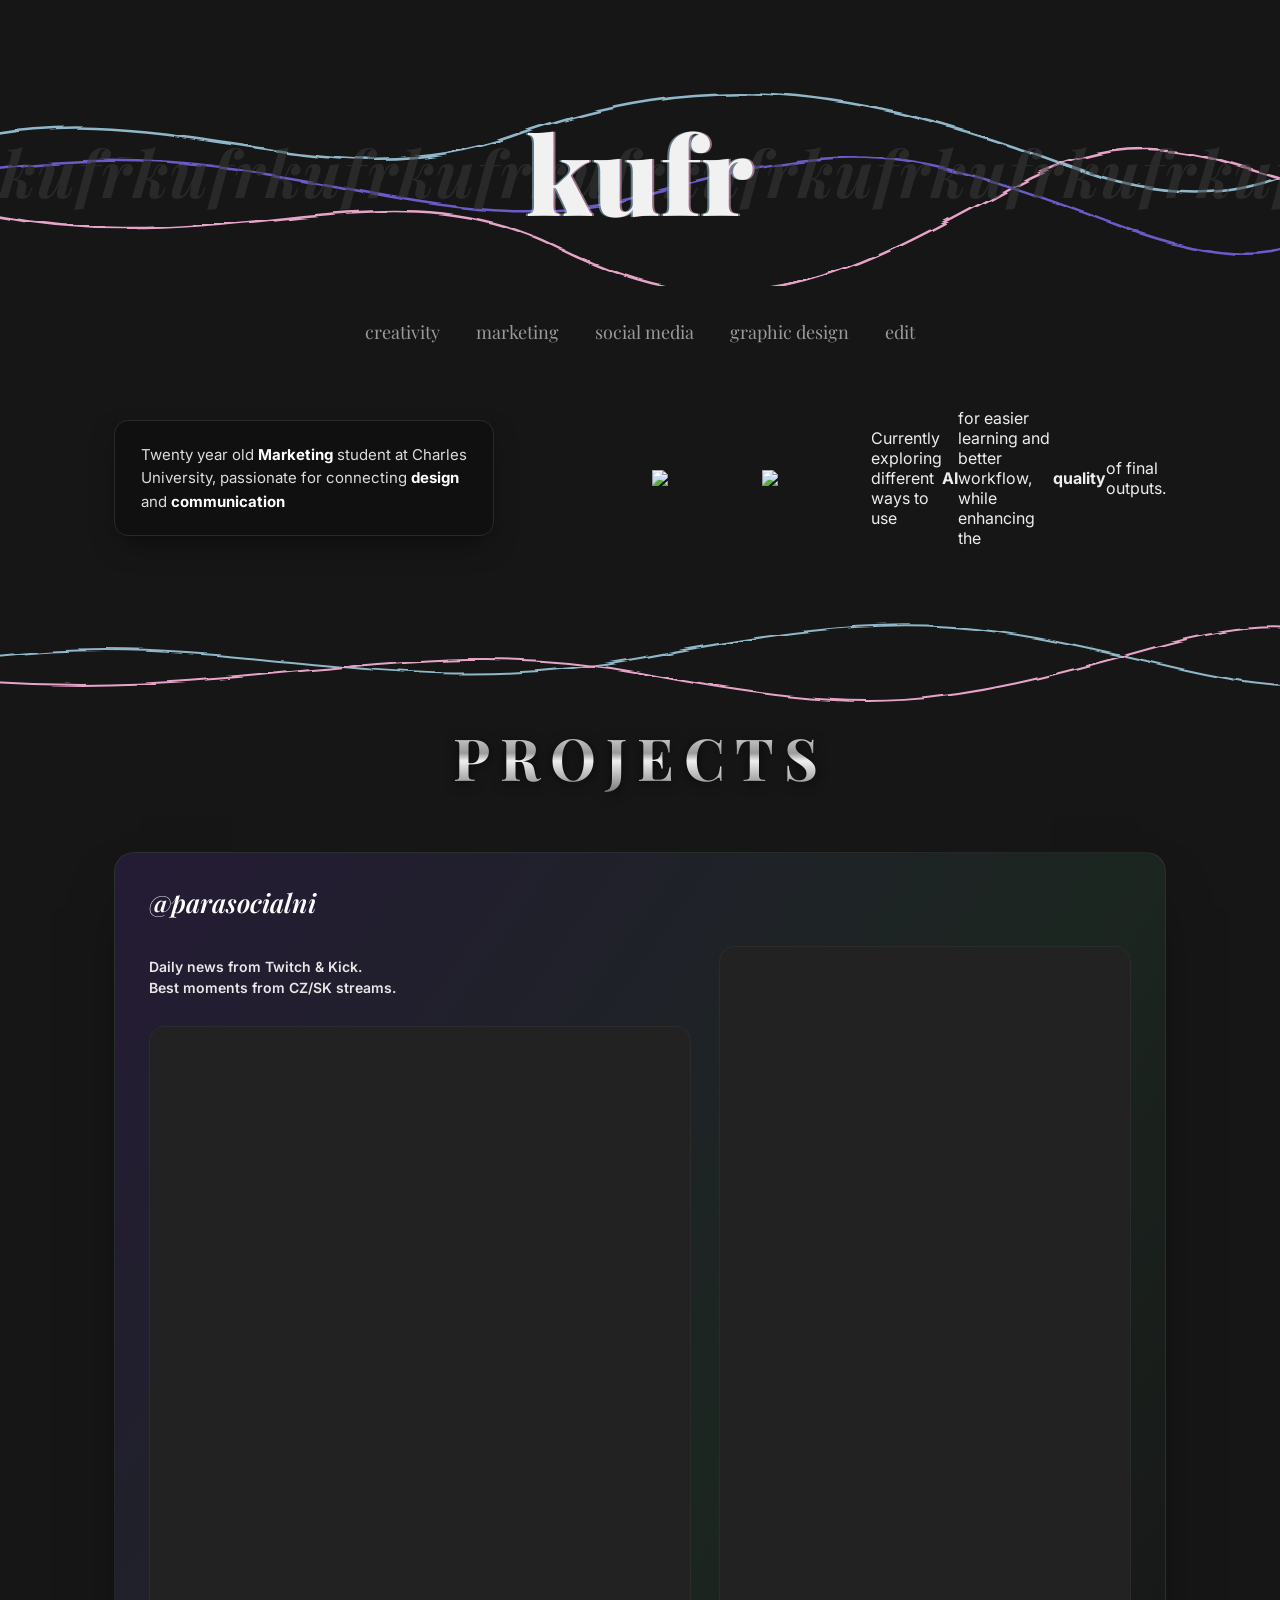
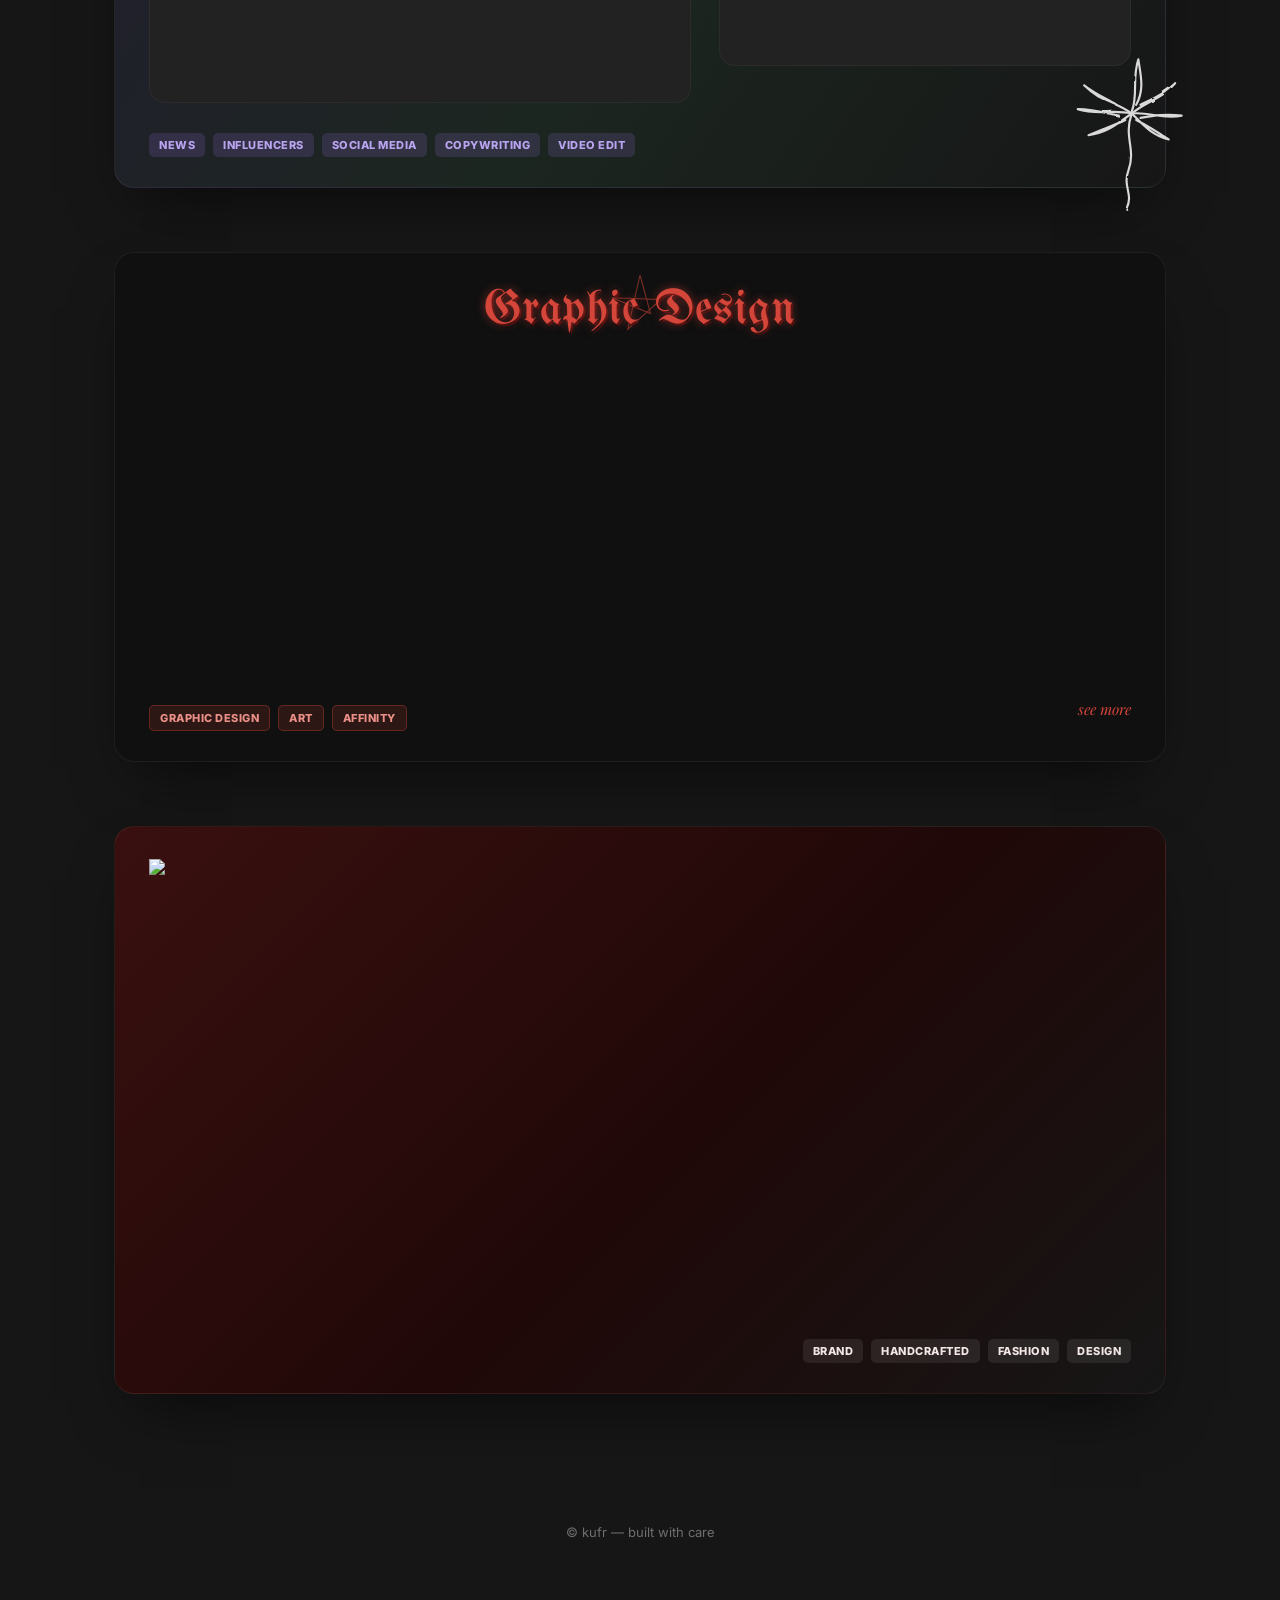
==== index.html @ bc8419b5 "adjust parasocialni media containers to native aspect ratios (post 4:5 = 1080x1350, reel 9:16 = 1080" ====
<!DOCTYPE html>
<html lang="en">
<head>
<meta charset="UTF-8">
<meta name="viewport" content="width=device-width, initial-scale=1.0">
<title>kufr</title>
<link rel="preconnect" href="https://fonts.googleapis.com">
<link href="https://fonts.googleapis.com/css2?family=Playfair+Display:ital,wght@0,500;0,700;0,900;1,500;1,600&family=UnifrakturMaguntia&family=Inter:wght@400;500;600;700;800&display=swap" rel="stylesheet">
<style>
  :root{
    --bg:#161616;
    --bg-card:#1b1b1b;
    --text:#ededed;
    --text-muted:#9a9a9a;
    --text-faint:#6e6e6e;
    --blue:#8fb7c9;
    --pink:#e7a4c9;
    --purple:#6a5bc8;
    --purple-soft:#b9a4ef;
    --red:#9c2424;
    --red-bright:#d4453a;
    --maxw:1100px;
  }

  *{margin:0;padding:0;box-sizing:border-box;}

  html{scroll-behavior:smooth;}

  body{
    background:var(--bg);
    color:var(--text);
    font-family:'Inter',sans-serif;
    overflow-x:hidden;
    -webkit-font-smoothing:antialiased;
  }

  a{color:inherit;text-decoration:none;}

  .wrap{max-width:var(--maxw);margin:0 auto;padding:0 24px;}

  /* ===== Reduced motion ===== */
  @media (prefers-reduced-motion: reduce){
    *{animation-duration:0.001ms !important; animation-iteration-count:1 !important; transition-duration:0.001ms !important;}
  }

  /* ===== HERO / GLITCH HEADER ===== */
  .hero{
    position:relative;
    padding-top:56px;
    overflow:hidden;
  }

  .squiggle-band{
    position:relative;
    height:230px;
    display:flex;
    align-items:center;
    justify-content:center;
  }

  .squiggle-band svg{
    position:absolute;
    top:0;left:0;width:100%;height:100%;
  }

  .glitch-row{
    position:absolute;
    top:50%;
    left:0;
    width:200%;
    transform:translateY(-50%);
    display:flex;
    white-space:nowrap;
    font-family:'Playfair Display',serif;
    font-weight:700;
    font-style:italic;
    font-size:64px;
    color:#3a3a3a;
    opacity:.55;
    letter-spacing:2px;
    animation:driftLeft 38s linear infinite;
  }
  .glitch-row span{padding-right:48px;}

  @keyframes driftLeft{
    from{transform:translate(0,-50%);} 
    to{transform:translate(-50%,-50%);} 
  }

  .glitch-title{
    position:relative;
    text-align:center;
    font-family:'Playfair Display',serif;
    font-weight:900;
    font-size:clamp(54px,9vw,108px);
    letter-spacing:1px;
    color:#f1f1f1;
    z-index:2;
  }
  .glitch-title::before,
  .glitch-title::after{
    content:'kufr';
    position:absolute;
    left:0;right:0;top:0;
    z-index:-1;
  }
  .glitch-title::before{
    color:var(--pink);
    transform:translate(2px,0);
    opacity:.6;
    animation:glitchA 4.2s infinite steps(1);
  }
  .glitch-title::after{
    color:var(--blue);
    transform:translate(-2px,0);
    opacity:.6;
    animation:glitchB 4.2s infinite steps(1);
  }
  @keyframes glitchA{
    0%,82%,100%{transform:translate(2px,0);clip-path:inset(0 0 0 0);} 
    84%{transform:translate(-3px,1px);clip-path:inset(20% 0 40% 0);} 
    87%{transform:translate(3px,-1px);clip-path:inset(60% 0 5% 0);} 
    90%{transform:translate(-1px,0);clip-path:inset(0 0 0 0);} 
  }
  @keyframes glitchB{
    0%,80%,100%{transform:translate(-2px,0);clip-path:inset(0 0 0 0);} 
    83%{transform:translate(3px,-1px);clip-path:inset(10% 0 70% 0);} 
    88%{transform:translate(-3px,1px);clip-path:inset(50% 0 15% 0);} 
    91%{transform:translate(1px,0);clip-path:inset(0 0 0 0);} 
  }

  /* ===== NAV ===== */
  nav{
    display:flex;
    justify-content:center;
    flex-wrap:wrap;
    gap:36px;
    padding:34px 24px 0;
    font-family:'Playfair Display',serif;
    font-size:18px;
    color:var(--text-muted);
  }
  nav a{transition:color .2s;}
  nav a:hover, nav a:focus-visible{color:var(--text);} 

  /* ===== INTRO ===== */
  .intro{
    position:relative;
    max-width:var(--maxw);
    margin:64px auto 40px;
    padding:0 24px;
    display:grid;
    grid-template-columns:1fr 1fr;
    align-items:center;
    gap:24px;
  }
  .intro-card{
    background:#101010;
    border:1px solid #2a2a2a;
    border-radius:14px;
    padding:22px 26px;
    font-size:15px;
    line-height:1.55;
    color:#dcdcdc;
    max-width:380px;
    box-shadow:0 12px 30px -10px rgba(0,0,0,.6);
  }
  .intro-card b{color:#fff;}
  .intro-card.bottom{justify-self:end;}
  .star-wrap{display:flex;align-items:center;justify-content:center;}
  .star-wrap svg{width:100%;max-width:280px;height:auto;}
  .star-wrap img{width:100%;max-width:280px;height:auto;}

  @media (max-width:760px){
    .intro{grid-template-columns:1fr;}
    .intro-card, .intro-card.bottom{justify-self:stretch;max-width:none;}
  }

  /* ===== DIVIDER ===== */
  .divider{height:90px;position:relative;margin:30px 0 10px;}
  .divider svg{width:100%;height:100%;}

  /* ===== PROJECTS HEADING ===== */
  .projects-title{
    text-align:center;
    font-family:'Playfair Display',serif;
    font-weight:700;
    text-transform:uppercase;
    letter-spacing:10px;
    font-size:clamp(36px,6vw,58px);
    margin:10px 0 56px;
    background:linear-gradient(180deg,#fdfdfd 0%, #9a9a9a 45%, #efefef 55%, #6b6b6b 100%);
    -webkit-background-clip:text;
    background-clip:text;
    color:transparent;
    filter:drop-shadow(0 2px 6px rgba(0,0,0,.6));
  }

  /* ===== PROJECT CARDS ===== */
  .cards{
    max-width:var(--maxw);
    margin:0 auto;
    padding:0 24px 100px;
    display:flex;
    flex-direction:column;
    gap:64px;
  }

  .card{
    position:relative;
    border-radius:20px;
    padding:32px 34px 30px;
    border:1px solid rgba(255,255,255,.06);
    box-shadow:0 30px 60px -25px rgba(0,0,0,.65);
  }

  .tag-row{display:flex;flex-wrap:wrap;gap:8px;margin-top:18px;}
  .tag{
    font-size:11px;
    font-weight:800;
    letter-spacing:.5px;
    text-transform:uppercase;
    padding:5px 10px;
    border-radius:5px;
  }

  /* --- Card 1: parasocialni --- */
  .card-social{
    background:linear-gradient(125deg,#241b35 0%, #1c2620 60%, #161616 100%);
    overflow:visible;
  }
  .card-social .handle{
    font-family:'Playfair Display',serif;
    font-style:italic;
    font-weight:600;
    font-size:26px;
    color:#fff;
  }
  .card-social p{
    margin-top:10px;
    font-size:14px;
    font-weight:600;
    color:#e7e7e7;
    line-height:1.5;
    max-width:420px;
  }

  /* NEW layout that matches the scheme: left column = description + post + tags; right column = tall reel */
  .card-social .social-main{
    display:grid;
    grid-template-columns:1fr minmax(300px,44%);
    gap:28px;
    align-items:start;
    margin-top:26px;
  }
  .card-social .social-left{
    display:flex;
    flex-direction:column;
    justify-content:space-between;
    min-height:auto;
  }
  .card-social .social-left .top{margin-bottom:18px;}
  .card-social .post-area{display:flex;align-items:center;justify-content:flex-start;padding-top:10px;padding-bottom:10px}
  .card-social .social-right{display:flex;align-items:flex-start;justify-content:center}

  .card-social .social-embeds{display:flex;flex-direction:column;gap:18px;align-items:stretch;width:100%;}
  .card-social .embed{background:transparent;border-radius:16px;overflow:hidden;border:1px solid rgba(255,255,255,.04);background:#222;}

  /* Use aspect-ratio so media use their native proportions (post 4:5, reel 9:16) and scale down with max sizes */
  .card-social .embed.post{
    width:100%;
    aspect-ratio:4/5; /* 1080x1350 */
    max-width:720px; /* scale down if container is narrow */
    border-radius:16px;
  }
  .card-social .embed.reel{
    width:100%;
    aspect-ratio:9/16; /* 1080x1920 */
    max-height:900px; /* ensure it doesn't overflow viewport too much */
    border-radius:16px;
  }
  .card-social .embed video, .card-social .embed img{width:100%;height:100%;object-fit:cover;display:block;}

  /* keep tags aligned bottom-left */
  .card-social .tag-row{margin-top:20px;}

  .card-social .tag{background:rgba(168,123,255,.15);color:var(--purple-soft);} 
  .palm{
    position:absolute;
    right:-34px;
    bottom:-26px;
    width:130px;
    opacity:.9;
    pointer-events:none;
  }
  @media (max-width:1400px){
    .card-social .social-main{grid-template-columns:1fr minmax(260px,42%);} 
    .card-social .embed.reel{max-height:720px;}
    .card-social .embed.post{max-width:600px;}
  }
  @media (max-width:1100px){
    .card-social .social-main{grid-template-columns:1fr 360px;}
    .card-social .embed.reel{height:auto;max-height:580px;}
    .card-social .embed.post{max-width:520px;}
  }
  @media (max-width:900px){
    .card-social .social-main{grid-template-columns:1fr;}
    .card-social .social-right{order:2}
    .card-social .social-left{order:1}
    .card-social .embed.post{height:300px}
    .card-social .embed.reel{height:340px}
  }
  @media (max-width:560px){ .palm{display:none;} }

  /* --- Card 2: Graphic Design --- */
  .card-graphic{
    background:#101010;
  }
  .graphic-title-wrap{
    position:relative;
    text-align:center;
    margin-bottom:30px;
  }
  .graphic-title{
    font-family:'UnifrakturMaguntia',serif;
    font-size:clamp(32px,5vw,48px);
    color:var(--red-bright);
    text-shadow:0 0 10px rgba(212,69,58,.55), 2px 2px 0 #4a0d0d;
    letter-spacing:1px;
  }
  .graphic-title-wrap svg{
    position:absolute;
    top:50%;left:50%;
    width:70px;
    transform:translate(-50%,-55%);
    opacity:.55;
    z-index:0;
  }
  .graphic-title{position:relative;z-index:1;}
  .grid-6{
    display:grid;
    grid-template-columns:repeat(3,1fr);
    gap:18px;
  }
  .grid-6 .ph-box{height:140px;width:100%;}
  @media (max-width:600px){
    .grid-6{grid-template-columns:repeat(2,1fr);} 
  }
  .card-graphic-footer{
    display:flex;
    justify-content:space-between;
    align-items:center;
    margin-top:24px;
    flex-wrap:wrap;
    gap:14px;
  }
  .card-graphic .tag{background:rgba(212,69,58,.15);color:#e98f86;border:1px solid rgba(212,69,58,.35);} 
  .see-more{
    font-family:'Playfair Display',serif;
    font-style:italic;
    font-size:15px;
    color:var(--red-bright);
  }

  /* --- Card 3: ROT --- */
  .card-rot{
    background:linear-gradient(135deg,#39100f 0%, #200808 55%, #161616 100%);
  }
  .rot-top{
    display:flex;
    justify-content:space-between;
    align-items:flex-start;
    gap:20px;
    margin-bottom:26px;
    flex-wrap:wrap;
  }
  .rot-logo{width:110px;height:auto;display:block;}
  .rot-top p{
    font-size:14px;
    font-weight:600;
    color:#f0e3e1;
    max-width:280px;
    text-align:right;
    line-height:1.5;
  }
  .rot-grid{
    display:grid;
    grid-template-columns:1.3fr 1fr;
    gap:18px;
  }
  .rot-col{display:flex;flex-direction:column;gap:18px;}
  .rot-row-2{display:grid;grid-template-columns:1fr 1.4fr;gap:18px;}
  .rot-grid .ph-box{background:#332323;}
  @media (max-width:640px){
    .rot-grid{grid-template-columns:1fr;}
  }
  .rot-footer{
    display:flex;
    justify-content:flex-end;
    margin-top:22px;
  }
  .card-rot .tag{background:rgba(255,255,255,.08);color:#f1e6e4;}

  footer{
    text-align:center;
    padding:30px 24px 60px;
    color:var(--text-faint);
    font-size:13px;
  }
</style>
</head>
<body>

<header class="hero">
  <div class="squiggle-band" aria-hidden="true">
    <svg viewBox="0 0 1200 230" preserveAspectRatio="none">
      <filter id="rough1"><feTurbulence type="fractalNoise" baseFrequency="0.012 0.06" numOctaves="2" seed="3" result="n"/><feDisplacementMap in="SourceGraphic" in2="n" scale="9"/></filter>
      <path d="M -50 90 C 150 30, 300 150, 480 80 S 800 30, 1000 110 S 1250 60, 1300 90" fill="none" stroke="var(--blue)" stroke-width="2.5" filter="url(#rough1)"/>
      <path d="M -50 150 C 200 220, 350 100, 520 190 S 780 230, 950 130 S 1200 170, 1300 120" fill="none" stroke="var(--pink)" stroke-width="2.5" filter="url(#rough1)"/>
      <path d="M -50 120 C 250 60, 400 200, 600 140 S 850 90, 1050 170 S 1250 130, 1300 150" fill="none" stroke="var(--purple)" stroke-width="2.5" filter="url(#rough1)"/>
    </svg>
    <div class="glitch-row" aria-hidden="true">
      <span>kufrkufrkufrkufrkufrkufrkufrkufrkufrkufrkufrkufrkufrkufrkufr</span>
    </div>
    <h1 class="glitch-title">kufr</h1>
  </div>

  <nav>
    <a href="#">creativity</a>
    <a href="#">marketing</a>
    <a href="#">social media</a>
    <a href="#">graphic design</a>
    <a href="#">edit</a>
  </nav>

  <div class="intro">
    <div class="intro-card top">
      Twenty year old <b>Marketing</b> student at Charles University, passionate for connecting <b>design</b> and <b>communication</b>
    </div>
    <div class="star-wrap" aria-hidden="true">
      <img src="[data-uri][...]
    </div>
    <div class="star-wrap" aria-hidden="true">
      <img src="[data-uri][...]
    </div>
    <div class="intro-card bottom">
      Currently exploring different ways to use <b>AI</b> for easier learning and better workflow, while enhancing the <b>quality</b> of final outputs.
    </div>
  </div>
</header>

<div class="divider" aria-hidden="true">
  <svg viewBox="0 0 1200 90" preserveAspectRatio="none">
    <filter id="rough3"><feTurbulence type="fractalNoise" baseFrequency="0.015 0.08" numOctaves="2" seed="11" result="n"/><feDisplacementMap in="SourceGraphic" in2="n" scale="6"/></filter>
    <path d="M -50 45 C 200 0, 350 90, 600 40 S 900 0, 1100 50 S 1250 30, 1300 45" fill="none" stroke="var(--blue)" stroke-width="2" filter="url(#rough3)"/>
    <path d="M -50 60 C 220 90, 380 10, 600 55 S 880 90, 1080 30 S 1260 60, 1300 50" fill="none" stroke="var(--pink)" stroke-width="2" filter="url(#rough3)"/>
  </svg>
</div>

<main>
  <h2 class="projects-title">Projects</h2>

  <div class="cards">

    <!-- CARD 1 -->
    <article class="card card-social">
      <div class="handle">@parasocialni</div>

      <!-- Social main: left = description + post + tags; right = tall reel -->
      <div class="social-main">
        <div class="social-left">
          <div class="top">
            <p>Daily news from Twitch &amp; Kick.<br>Best moments from CZ/SK streams.</p>
          </div>

          <div class="post-area">
            <div class="embed post" title="Instagram post">
              <a href="https://www.instagram.com/p/DYzmiAclzbI/?img_index=1" target="_blank" rel="noopener" aria-label="Open post on Instagram">
                <video src="/Post.mp4" muted loop playsinline preload="metadata" tabindex="-1" aria-hidden="true"></video>
              </a>
            </div>
          </div>

          <div class="bottom">
            <div class="tag-row">
              <span class="tag">News</span>
              <span class="tag">Influencers</span>
              <span class="tag">Social Media</span>
              <span class="tag">Copywriting</span>
              <span class="tag">Video Edit</span>
            </div>
          </div>
        </div>

        <div class="social-right">
          <div class="embed reel" title="Instagram reel">
            <a href="https://www.instagram.com/reel/DZ49Q2SqG70/" target="_blank" rel="noopener" aria-label="Open reel on Instagram">
              <video src="/Reel.mp4" muted autoplay loop playsinline preload="metadata" tabindex="-1" aria-hidden="true"></video>
            </a>
          </div>
        </div>
      </div>

      <svg class="palm" viewBox="0 0 120 170" aria-hidden="true">
        <filter id="rough4"><feTurbulence type="fractalNoise" baseFrequency="0.05" numOctaves="2" seed="5" result="n"/><feDisplacementMap in="SourceGraphic" in2="n" scale="2.5"/></filter>
        <g fill="none" stroke="#eee" stroke-width="2" stroke-linecap="round" stroke-linejoin="round" filter="url(#rough4)">
          <path d="M58 78 C50 100, 62 110, 55 130 C49 146, 60 152, 53 166"/>
          <path d="M58 78 C42 66, 30 68, 14 52 C24 60, 34 64, 44 70"/>
          <path d="M58 78 C40 74, 26 80, 8 74 C22 74, 36 78, 46 80"/>
          <path d="M58 78 C46 86, 36 96, 18 98 C32 92, 44 88, 52 84"/>
          <path d="M58 76 C64 60, 58 46, 64 28 C66 42, 70 56, 62 70"/>
          <path d="M58 78 C72 66, 84 66, 98 50 C88 60, 78 64, 66 70"/>
          <path d="M58 78 C74 76, 86 84, 104 80 C90 78, 78 80, 66 82"/>
          <path d="M58 78 C68 88, 76 98, 92 102 C80 94, 70 88, 62 84"/>
        </g>
      </svg>
    </article>

    <!-- CARD 2 -->
    <article class="card card-graphic">
      <div class="graphic-title-wrap">
        <svg viewBox="0 0 200 200" aria-hidden="true">
          <path d="M100 10 L130 120 L20 75 L160 80 L65 165 Z" fill="none" stroke="var(--red-bright)" stroke-width="3"/>
        </svg>
        <div class="graphic-title">Graphic Design</div>
      </div>

      <div class="grid-6">
        <div class="ph-box"></div><div class="ph-box"></div><div class="ph-box"></div>
        <div class="ph-box"></div><div class="ph-box"></div><div class="ph-box"></div>
      </div>

      <div class="card-graphic-footer">
        <div class="tag-row">
          <span class="tag">Graphic Design</span>
          <span class="tag">Art</span>
          <span class="tag">Affinity</span>
        </div>
        <a href="#" class="see-more">see more</a>
      </div>
    </article>

    <!-- CARD 3 -->
    <article class="card card-rot">
      <div class="rot-top">
        <img class="rot-logo" src="[data-uri][...]
        <p>Hats customized by hand, my own designs.</p>
      </div>

      <div class="rot-grid">
        <div class="rot-col">
          <div class="ph-box" style="height:150px;"></div>
          <div class="rot-row-2">
            <div class="ph-box" style="height:120px;"></div>
            <div class="ph-box" style="height:120px;"></div>
          </div>
          <div class="ph-box" style="height:130px;"></div>
        </div>
        <div class="ph-box" style="height:100%;min-height:300px;"></div>
      </div>

      <div class="rot-footer">
        <div class="tag-row">
          <span class="tag">Brand</span>
          <span class="tag">Handcrafted</span>
          <span class="tag">Fashion</span>
          <span class="tag">Design</span>
        </div>
      </div>
    </article>

  </div>
</main>

<footer>© kufr — built with care</footer>

<script async defer src="https://www.instagram.com/embed.js"></script>
</body>
</html>
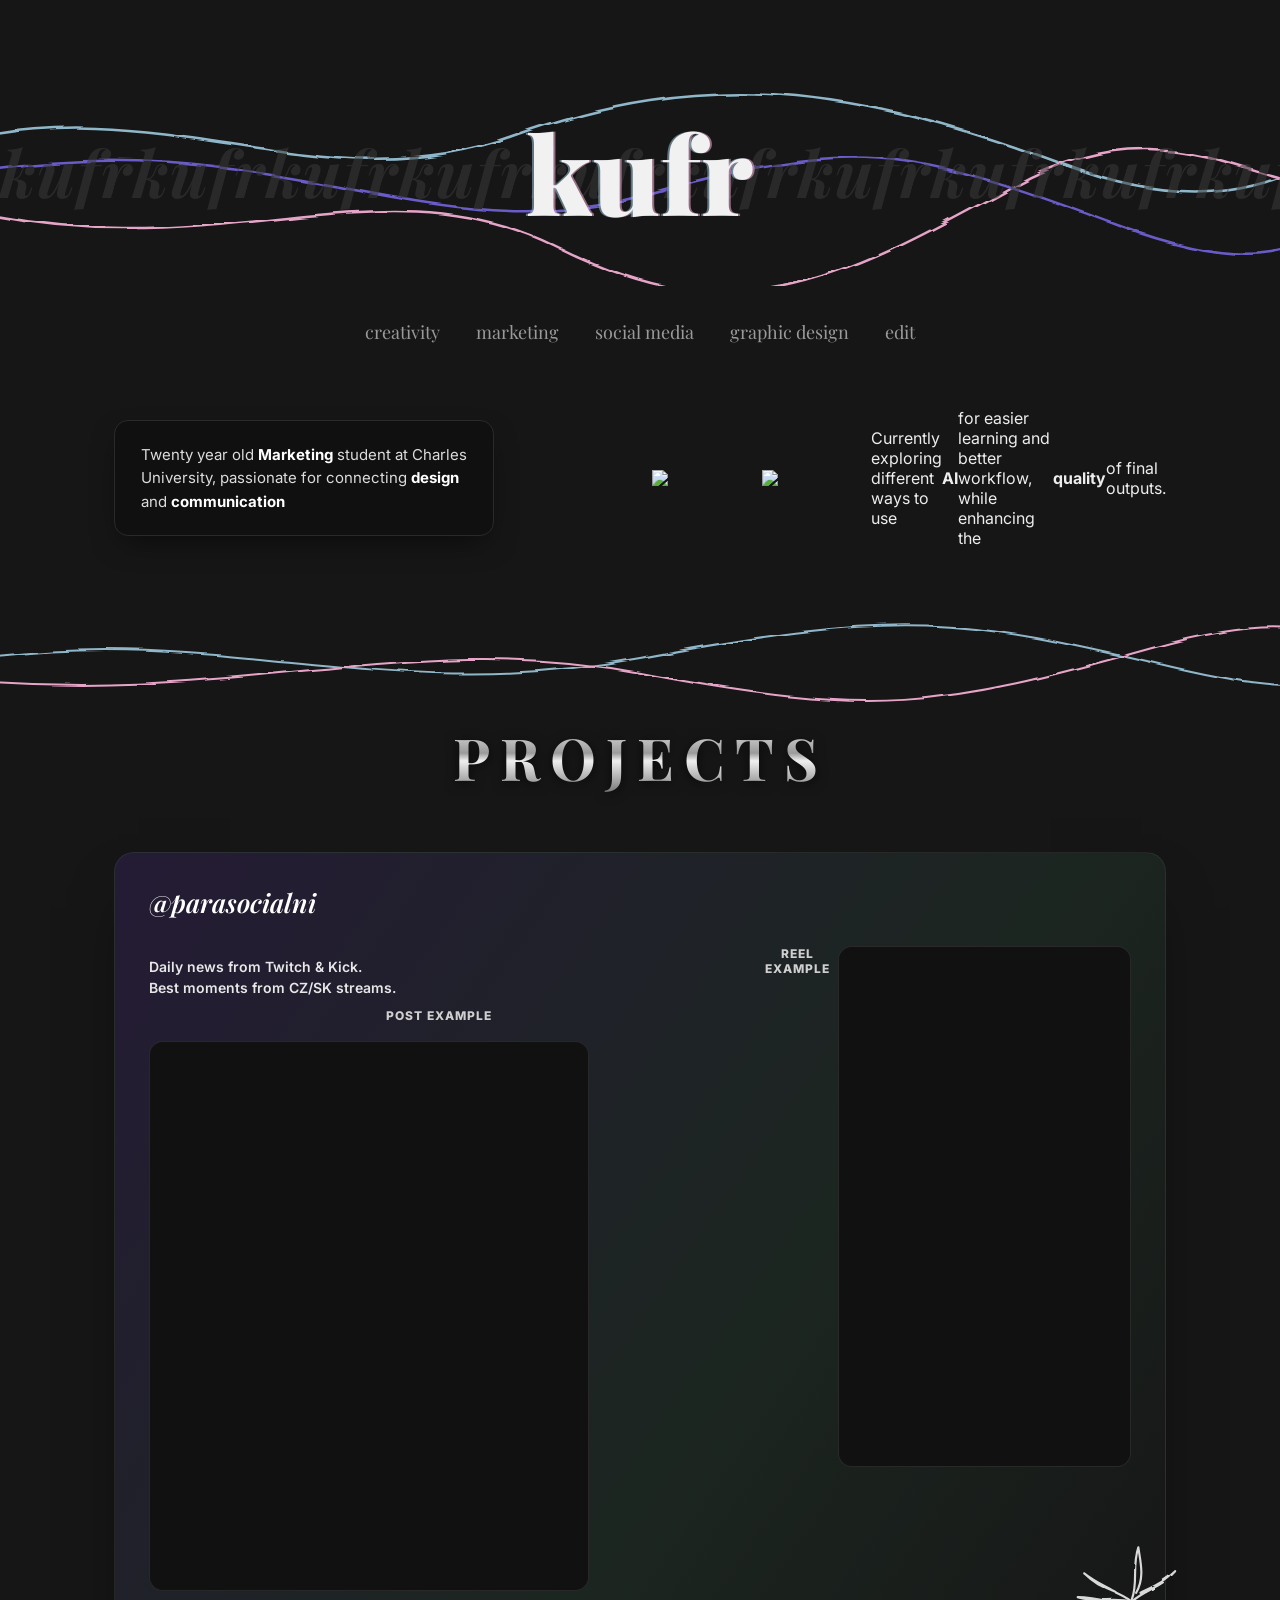
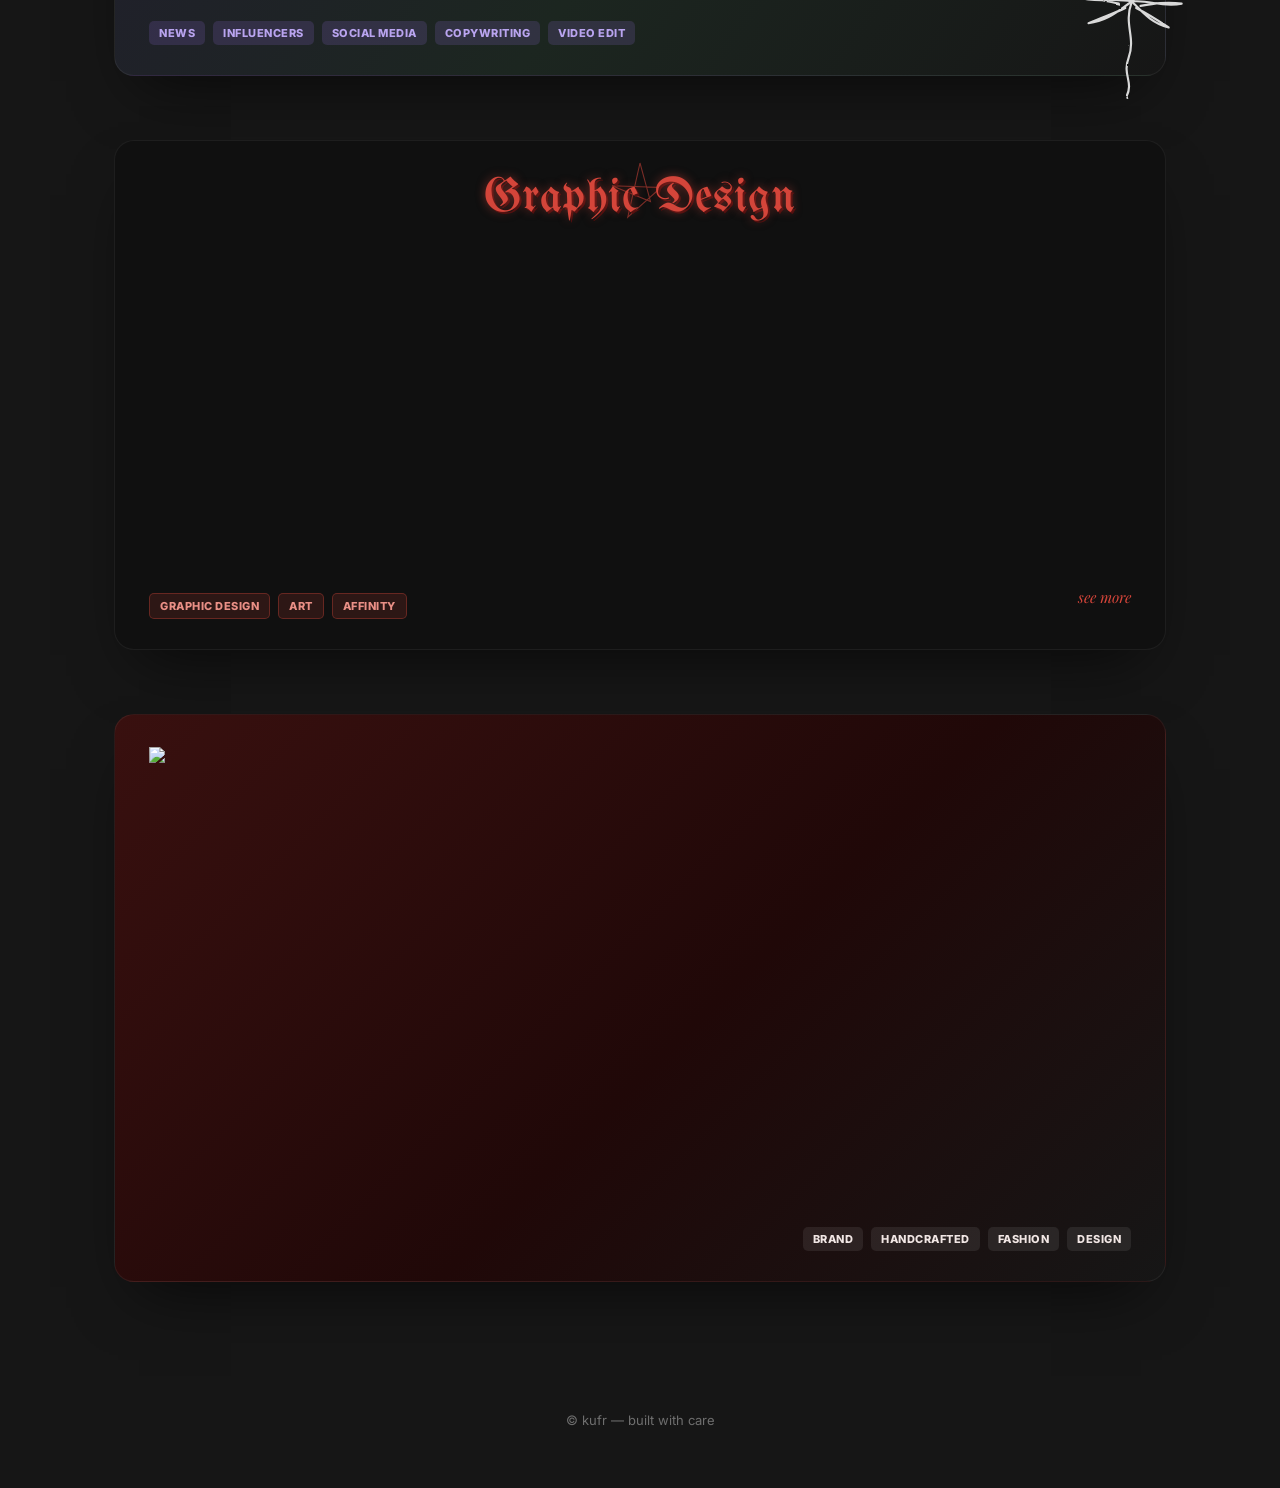
==== commit aed6b854: "tweak: show full-frame (contain) for post and reel, reduce visual sizes (smaller max-width/max-heigh" ====
--- a/index.html
+++ b/index.html
@@ -245,10 +245,10 @@
     max-width:420px;
   }
 
-  /* NEW layout that matches the scheme: left column = description + post + tags; right column = tall reel */
+  /* NEW layout: keep ratio, no crop (contain), and make a bit smaller */
   .card-social .social-main{
     display:grid;
-    grid-template-columns:1fr minmax(300px,44%);
+    grid-template-columns:1fr minmax(280px,40%);
     gap:28px;
     align-items:start;
     margin-top:26px;
@@ -257,34 +257,35 @@
     display:flex;
     flex-direction:column;
     justify-content:space-between;
-    min-height:auto;
-  }
-  .card-social .social-left .top{margin-bottom:18px;}
-  .card-social .post-area{display:flex;align-items:center;justify-content:flex-start;padding-top:10px;padding-bottom:10px}
+  }
+  .card-social .post-area{display:flex;flex-direction:column;gap:10px;padding-top:10px;padding-bottom:10px}
   .card-social .social-right{display:flex;align-items:flex-start;justify-content:center}
 
-  .card-social .social-embeds{display:flex;flex-direction:column;gap:18px;align-items:stretch;width:100%;}
-  .card-social .embed{background:transparent;border-radius:16px;overflow:hidden;border:1px solid rgba(255,255,255,.04);background:#222;}
-
-  /* Use aspect-ratio so media use their native proportions (post 4:5, reel 9:16) and scale down with max sizes */
+  .card-social .embed{background:transparent;border-radius:16px;overflow:hidden;border:1px solid rgba(255,255,255,.04);background:#222;display:block}
+
+  /* use contain so videos are not cropped, keep native ratios but scale down */
   .card-social .embed.post{
     width:100%;
     aspect-ratio:4/5; /* 1080x1350 */
-    max-width:720px; /* scale down if container is narrow */
-    border-radius:16px;
+    max-width:480px; /* a little smaller */
+    border-radius:14px;
+    background:#1f1f1f;
   }
   .card-social .embed.reel{
     width:100%;
     aspect-ratio:9/16; /* 1080x1920 */
-    max-height:900px; /* ensure it doesn't overflow viewport too much */
-    border-radius:16px;
-  }
-  .card-social .embed video, .card-social .embed img{width:100%;height:100%;object-fit:cover;display:block;}
+    max-height:620px; /* a bit smaller */
+    border-radius:14px;
+    background:#1f1f1f;
+  }
+  .card-social .embed video, .card-social .embed img{width:100%;height:100%;object-fit:contain;object-position:center;display:block;background:#111}
+
+  .card-social .example-label{font-size:12px;font-weight:800;letter-spacing:1px;text-transform:uppercase;color:#cfcfcf;text-align:center;margin-bottom:8px}
 
   /* keep tags aligned bottom-left */
   .card-social .tag-row{margin-top:20px;}
-
   .card-social .tag{background:rgba(168,123,255,.15);color:var(--purple-soft);} 
+
   .palm{
     position:absolute;
     right:-34px;
@@ -294,21 +295,21 @@
     pointer-events:none;
   }
   @media (max-width:1400px){
-    .card-social .social-main{grid-template-columns:1fr minmax(260px,42%);} 
-    .card-social .embed.reel{max-height:720px;}
-    .card-social .embed.post{max-width:600px;}
+    .card-social .social-main{grid-template-columns:1fr minmax(240px,38%);} 
+    .card-social .embed.reel{max-height:560px;}
+    .card-social .embed.post{max-width:440px;}
   }
   @media (max-width:1100px){
     .card-social .social-main{grid-template-columns:1fr 360px;}
-    .card-social .embed.reel{height:auto;max-height:580px;}
-    .card-social .embed.post{max-width:520px;}
+    .card-social .embed.reel{height:auto;max-height:520px;}
+    .card-social .embed.post{max-width:380px;}
   }
   @media (max-width:900px){
     .card-social .social-main{grid-template-columns:1fr;}
     .card-social .social-right{order:2}
     .card-social .social-left{order:1}
-    .card-social .embed.post{height:300px}
-    .card-social .embed.reel{height:340px}
+    .card-social .embed.post{height:300px;aspect-ratio:4/5}
+    .card-social .embed.reel{height:340px;aspect-ratio:9/16}
   }
   @media (max-width:560px){ .palm{display:none;} }
 
@@ -474,9 +475,10 @@
           </div>
 
           <div class="post-area">
+            <div class="example-label">POST EXAMPLE</div>
             <div class="embed post" title="Instagram post">
               <a href="https://www.instagram.com/p/DYzmiAclzbI/?img_index=1" target="_blank" rel="noopener" aria-label="Open post on Instagram">
-                <video src="/Post.mp4" muted loop playsinline preload="metadata" tabindex="-1" aria-hidden="true"></video>
+                <video src="/Post.mp4" muted autoplay loop playsinline preload="metadata" tabindex="-1" aria-hidden="true"></video>
               </a>
             </div>
           </div>
@@ -493,6 +495,7 @@
         </div>
 
         <div class="social-right">
+          <div class="example-label">REEL EXAMPLE</div>
           <div class="embed reel" title="Instagram reel">
             <a href="https://www.instagram.com/reel/DZ49Q2SqG70/" target="_blank" rel="noopener" aria-label="Open reel on Instagram">
               <video src="/Reel.mp4" muted autoplay loop playsinline preload="metadata" tabindex="-1" aria-hidden="true"></video>
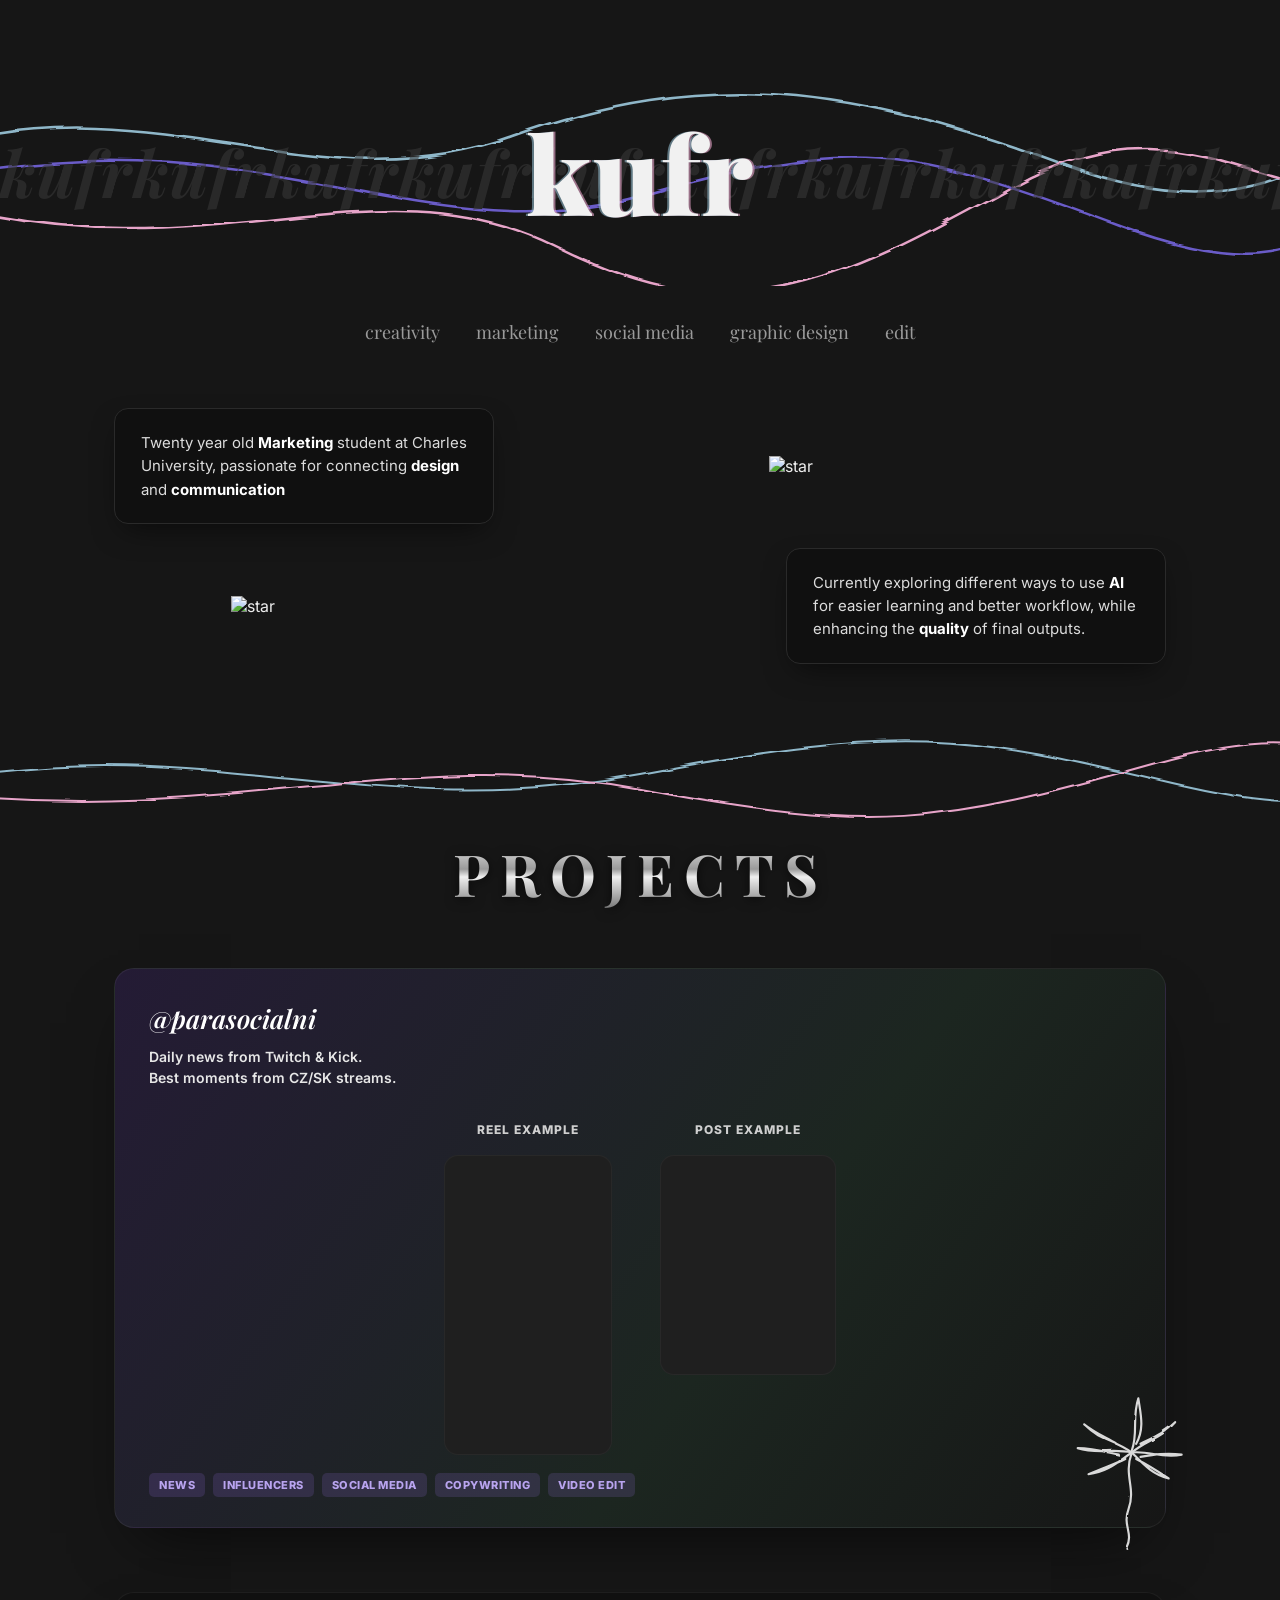
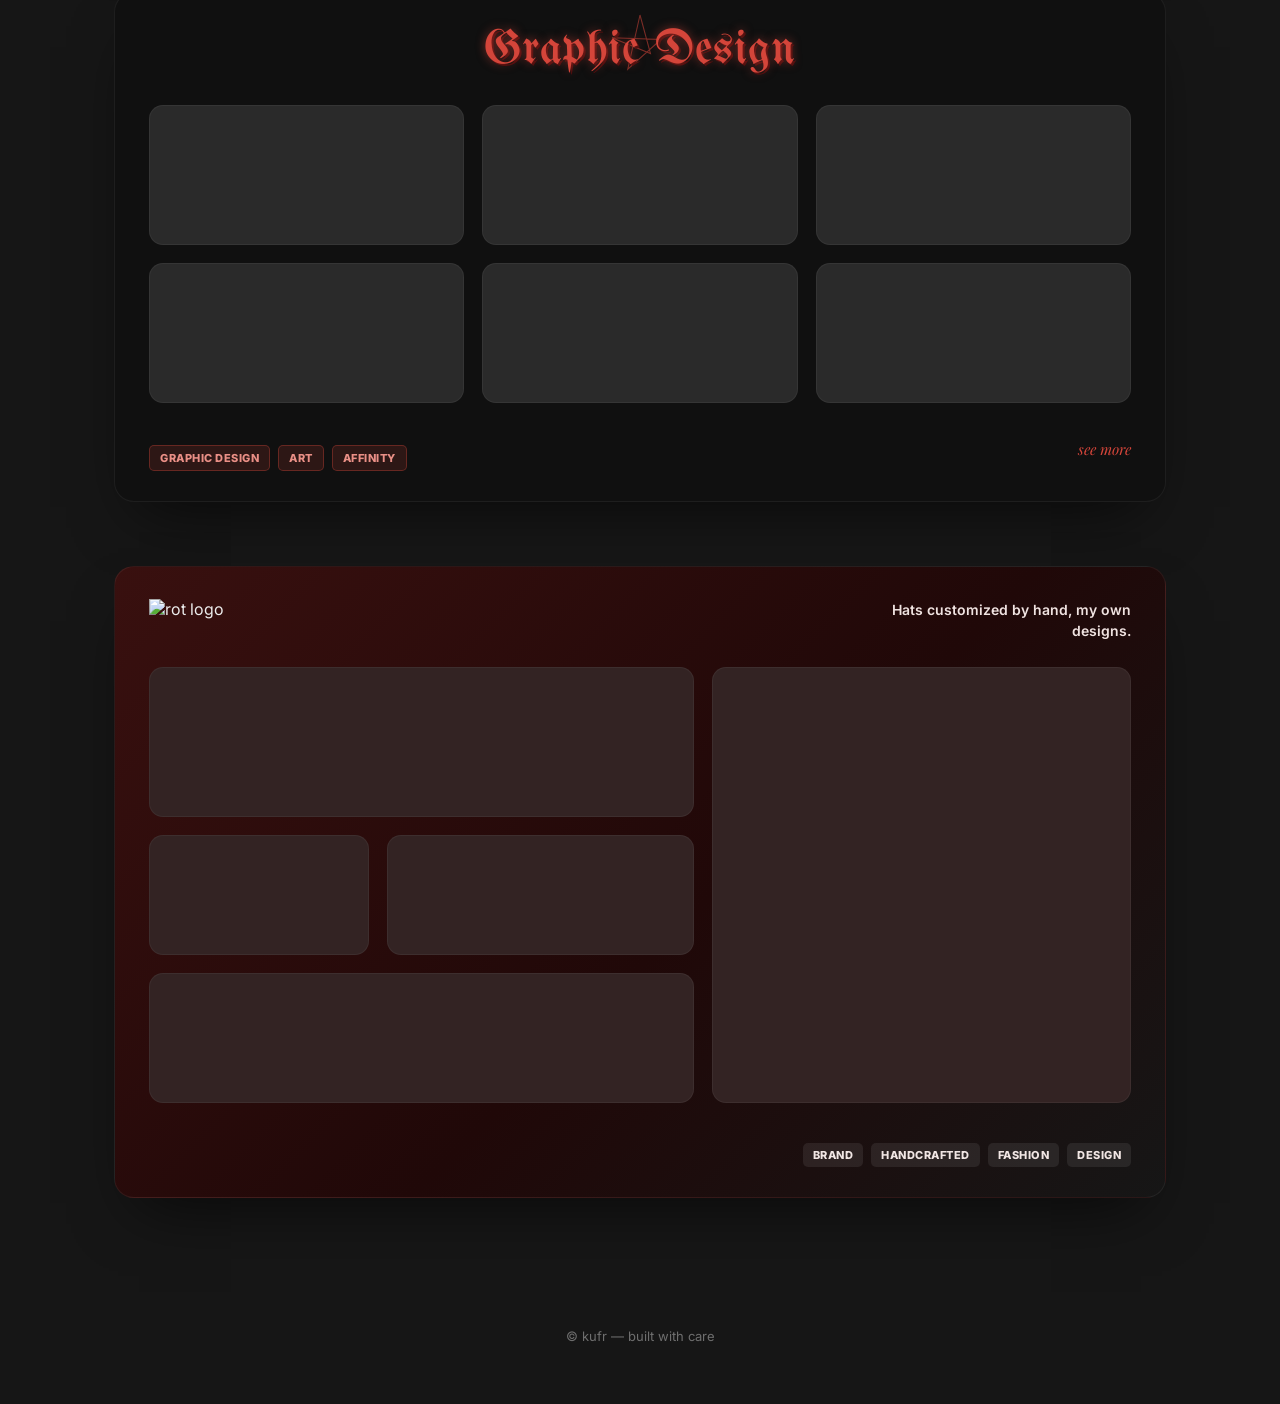
==== commit fd53586d: "Adjust layout: center reel+post, 60px gap, keep post size, make reel ~20px wider, center labels" ====
--- a/index.html
+++ b/index.html
@@ -242,50 +242,27 @@
     font-weight:600;
     color:#e7e7e7;
     line-height:1.5;
-    max-width:420px;
-  }
-
-  /* NEW layout: keep ratio, no crop (contain), and make a bit smaller */
-  .card-social .social-main{
-    display:grid;
-    grid-template-columns:1fr minmax(280px,40%);
-    gap:28px;
-    align-items:start;
-    margin-top:26px;
-  }
-  .card-social .social-left{
-    display:flex;
-    flex-direction:column;
-    justify-content:space-between;
-  }
-  .card-social .post-area{display:flex;flex-direction:column;gap:10px;padding-top:10px;padding-bottom:10px}
-  .card-social .social-right{display:flex;align-items:flex-start;justify-content:center}
-
-  .card-social .embed{background:transparent;border-radius:16px;overflow:hidden;border:1px solid rgba(255,255,255,.04);background:#222;display:block}
-
-  /* use contain so videos are not cropped, keep native ratios but scale down */
-  .card-social .embed.post{
-    width:100%;
-    aspect-ratio:4/5; /* 1080x1350 */
-    max-width:480px; /* a little smaller */
+    max-width:340px;
+  }
+  .placeholder-row{
+    display:flex;
+    gap:22px;
+    margin-top:34px;
+    align-items:flex-end;
+    flex-wrap:wrap;
+  }
+  .placeholder-col{display:flex;flex-direction:column;gap:10px;}
+  .placeholder-col span{
+    font-size:11px;font-weight:700;letter-spacing:1px;text-align:center;color:#cfcfcf;
+  }
+  .ph-box{
+    background:#2a2a2a;
     border-radius:14px;
-    background:#1f1f1f;
-  }
-  .card-social .embed.reel{
-    width:100%;
-    aspect-ratio:9/16; /* 1080x1920 */
-    max-height:620px; /* a bit smaller */
-    border-radius:14px;
-    background:#1f1f1f;
-  }
-  .card-social .embed video, .card-social .embed img{width:100%;height:100%;object-fit:contain;object-position:center;display:block;background:#111}
-
-  .card-social .example-label{font-size:12px;font-weight:800;letter-spacing:1px;text-transform:uppercase;color:#cfcfcf;text-align:center;margin-bottom:8px}
-
-  /* keep tags aligned bottom-left */
-  .card-social .tag-row{margin-top:20px;}
+    border:1px solid rgba(255,255,255,.05);
+  }
+  .ph-box.reel{width:170px;height:300px;}
+  .ph-box.post{width:190px;height:220px;}
   .card-social .tag{background:rgba(168,123,255,.15);color:var(--purple-soft);} 
-
   .palm{
     position:absolute;
     right:-34px;
@@ -294,24 +271,88 @@
     opacity:.9;
     pointer-events:none;
   }
+  @media (max-width:560px){ .palm{display:none;} }
+
+  /* New layout: center videos, 60px gap, keep post size, reel ~20px wider, labels centered */
+  .card-social .social-main{
+    display:flex;
+    justify-content:center;
+    gap:60px;
+    align-items:flex-start;
+    margin-top:34px;
+    flex-wrap:wrap;
+  }
+
+  .card-social .video-col{
+    display:flex;
+    flex-direction:column;
+    align-items:center;
+    gap:10px;
+  }
+
+  .card-social .example-label{
+    font-size:12px;
+    font-weight:800;
+    letter-spacing:1px;
+    text-transform:uppercase;
+    color:#cfcfcf;
+    text-align:center;
+    margin-bottom:8px;
+    width:100%;
+  }
+
+  .card-social .embed{
+    background: transparent;
+    border-radius: 16px;
+    overflow: hidden;
+    border: 1px solid rgba(255,255,255,.04);
+    background: #222;
+    display: block;
+  }
+
+  /* keep post size (max-width similar to common IG post) */
+  .card-social .embed.post{
+    width:100%;
+    max-width:480px; /* keep post size */
+    aspect-ratio: 4/5; /* typical 1080x1350 */
+    border-radius:14px;
+    background:#1f1f1f;
+  }
+
+  /* reel roughly 20px wider */
+  .card-social .embed.reel{
+    width:100%;
+    max-width:500px; /* ~20px wider than post */
+    aspect-ratio: 9/16; /* typical vertical video */
+    border-radius:14px;
+    background:#1f1f1f;
+  }
+
+  .card-social .embed iframe{
+    width:100%;
+    height:100%;
+    display:block;
+    border:0;
+  }
+
   @media (max-width:1400px){
-    .card-social .social-main{grid-template-columns:1fr minmax(240px,38%);} 
-    .card-social .embed.reel{max-height:560px;}
-    .card-social .embed.post{max-width:440px;}
-  }
+    .card-social .social-main{ gap:48px; }
+    .card-social .embed.post{ max-width:440px; }
+    .card-social .embed.reel{ max-width:520px; }
+  }
+
   @media (max-width:1100px){
-    .card-social .social-main{grid-template-columns:1fr 360px;}
-    .card-social .embed.reel{height:auto;max-height:520px;}
-    .card-social .embed.post{max-width:380px;}
-  }
+    .card-social .social-main{ gap:36px; }
+    .card-social .embed.post{ max-width:380px; }
+    .card-social .embed.reel{ max-width:480px; }
+  }
+
   @media (max-width:900px){
-    .card-social .social-main{grid-template-columns:1fr;}
-    .card-social .social-right{order:2}
-    .card-social .social-left{order:1}
-    .card-social .embed.post{height:300px;aspect-ratio:4/5}
-    .card-social .embed.reel{height:340px;aspect-ratio:9/16}
-  }
-  @media (max-width:560px){ .palm{display:none;} }
+    /* stack on small screens */
+    .card-social .social-main{ flex-direction:column; gap:18px; }
+    .card-social .embed.post{ height:300px; aspect-ratio: 4/5; }
+    .card-social .embed.reel{ height:340px; aspect-ratio: 9/16; }
+  }
 
   /* --- Card 2: Graphic Design --- */
   .card-graphic{
@@ -393,7 +434,7 @@
   .rot-row-2{display:grid;grid-template-columns:1fr 1.4fr;gap:18px;}
   .rot-grid .ph-box{background:#332323;}
   @media (max-width:640px){
-    .rot-grid{grid-template-columns:1fr;}
+    .rot-grid{grid-template-columns:1fr;} 
   }
   .rot-footer{
     display:flex;
@@ -439,10 +480,10 @@
       Twenty year old <b>Marketing</b> student at Charles University, passionate for connecting <b>design</b> and <b>communication</b>
     </div>
     <div class="star-wrap" aria-hidden="true">
-      <img src="[data-uri][...]
+      <img src="[data-uri][...]" alt="star"/>
     </div>
     <div class="star-wrap" aria-hidden="true">
-      <img src="[data-uri][...]
+      <img src="[data-uri][...]" alt="star"/>
     </div>
     <div class="intro-card bottom">
       Currently exploring different ways to use <b>AI</b> for easier learning and better workflow, while enhancing the <b>quality</b> of final outputs.
@@ -466,42 +507,41 @@
     <!-- CARD 1 -->
     <article class="card card-social">
       <div class="handle">@parasocialni</div>
-
-      <!-- Social main: left = description + post + tags; right = tall reel -->
+      <p>Daily news from Twitch &amp; Kick.<br>Best moments from CZ/SK streams.</p>
+
+      <!-- new centered side-by-side layout for embeds -->
       <div class="social-main">
-        <div class="social-left">
-          <div class="top">
-            <p>Daily news from Twitch &amp; Kick.<br>Best moments from CZ/SK streams.</p>
-          </div>
-
-          <div class="post-area">
-            <div class="example-label">POST EXAMPLE</div>
-            <div class="embed post" title="Instagram post">
-              <a href="https://www.instagram.com/p/DYzmiAclzbI/?img_index=1" target="_blank" rel="noopener" aria-label="Open post on Instagram">
-                <video src="/Post.mp4" muted autoplay loop playsinline preload="metadata" tabindex="-1" aria-hidden="true"></video>
-              </a>
-            </div>
-          </div>
-
-          <div class="bottom">
-            <div class="tag-row">
-              <span class="tag">News</span>
-              <span class="tag">Influencers</span>
-              <span class="tag">Social Media</span>
-              <span class="tag">Copywriting</span>
-              <span class="tag">Video Edit</span>
-            </div>
+        <div class="video-col">
+          <div class="example-label">REEL EXAMPLE</div>
+          <div class="embed reel ph-box">
+            <iframe
+              src="https://www.instagram.com/reel/DZ49Q2SqG70/embed"
+              loading="lazy"
+              allowfullscreen
+              referrerpolicy="no-referrer-when-downgrade"
+            ></iframe>
           </div>
         </div>
 
-        <div class="social-right">
-          <div class="example-label">REEL EXAMPLE</div>
-          <div class="embed reel" title="Instagram reel">
-            <a href="https://www.instagram.com/reel/DZ49Q2SqG70/" target="_blank" rel="noopener" aria-label="Open reel on Instagram">
-              <video src="/Reel.mp4" muted autoplay loop playsinline preload="metadata" tabindex="-1" aria-hidden="true"></video>
-            </a>
+        <div class="video-col">
+          <div class="example-label">POST EXAMPLE</div>
+          <div class="embed post ph-box">
+            <iframe
+              src="https://www.instagram.com/p/DYzmiAclzbI/embed?img_index=1"
+              loading="lazy"
+              allowfullscreen
+              referrerpolicy="no-referrer-when-downgrade"
+            ></iframe>
           </div>
         </div>
+      </div>
+
+      <div class="tag-row">
+        <span class="tag">News</span>
+        <span class="tag">Influencers</span>
+        <span class="tag">Social Media</span>
+        <span class="tag">Copywriting</span>
+        <span class="tag">Video Edit</span>
       </div>
 
       <svg class="palm" viewBox="0 0 120 170" aria-hidden="true">
@@ -546,7 +586,7 @@
     <!-- CARD 3 -->
     <article class="card card-rot">
       <div class="rot-top">
-        <img class="rot-logo" src="[data-uri][...]
+        <img class="rot-logo" src="[data-uri][...]" alt="rot logo"/>
         <p>Hats customized by hand, my own designs.</p>
       </div>
 
@@ -576,7 +616,8 @@
 </main>
 
 <footer>© kufr — built with care</footer>
-
+        
 <script async defer src="https://www.instagram.com/embed.js"></script>
+        
 </body>
 </html>
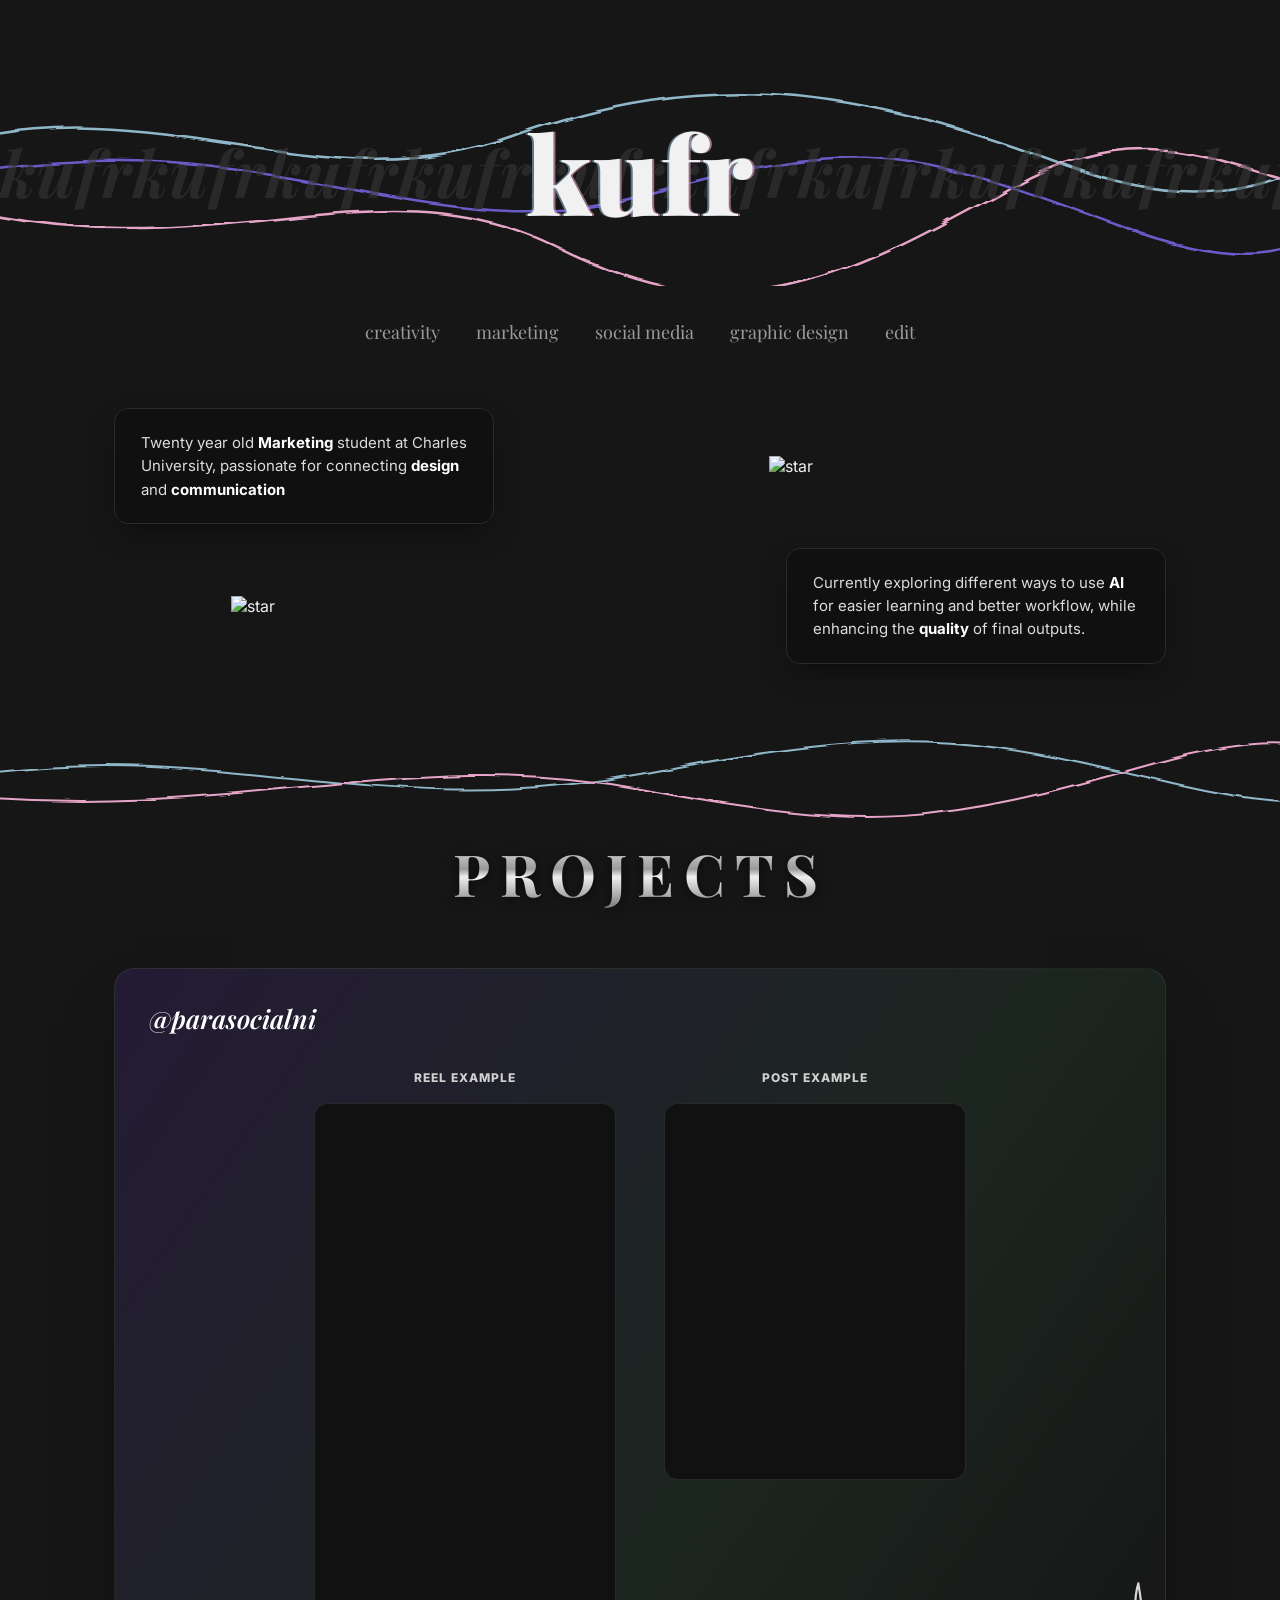
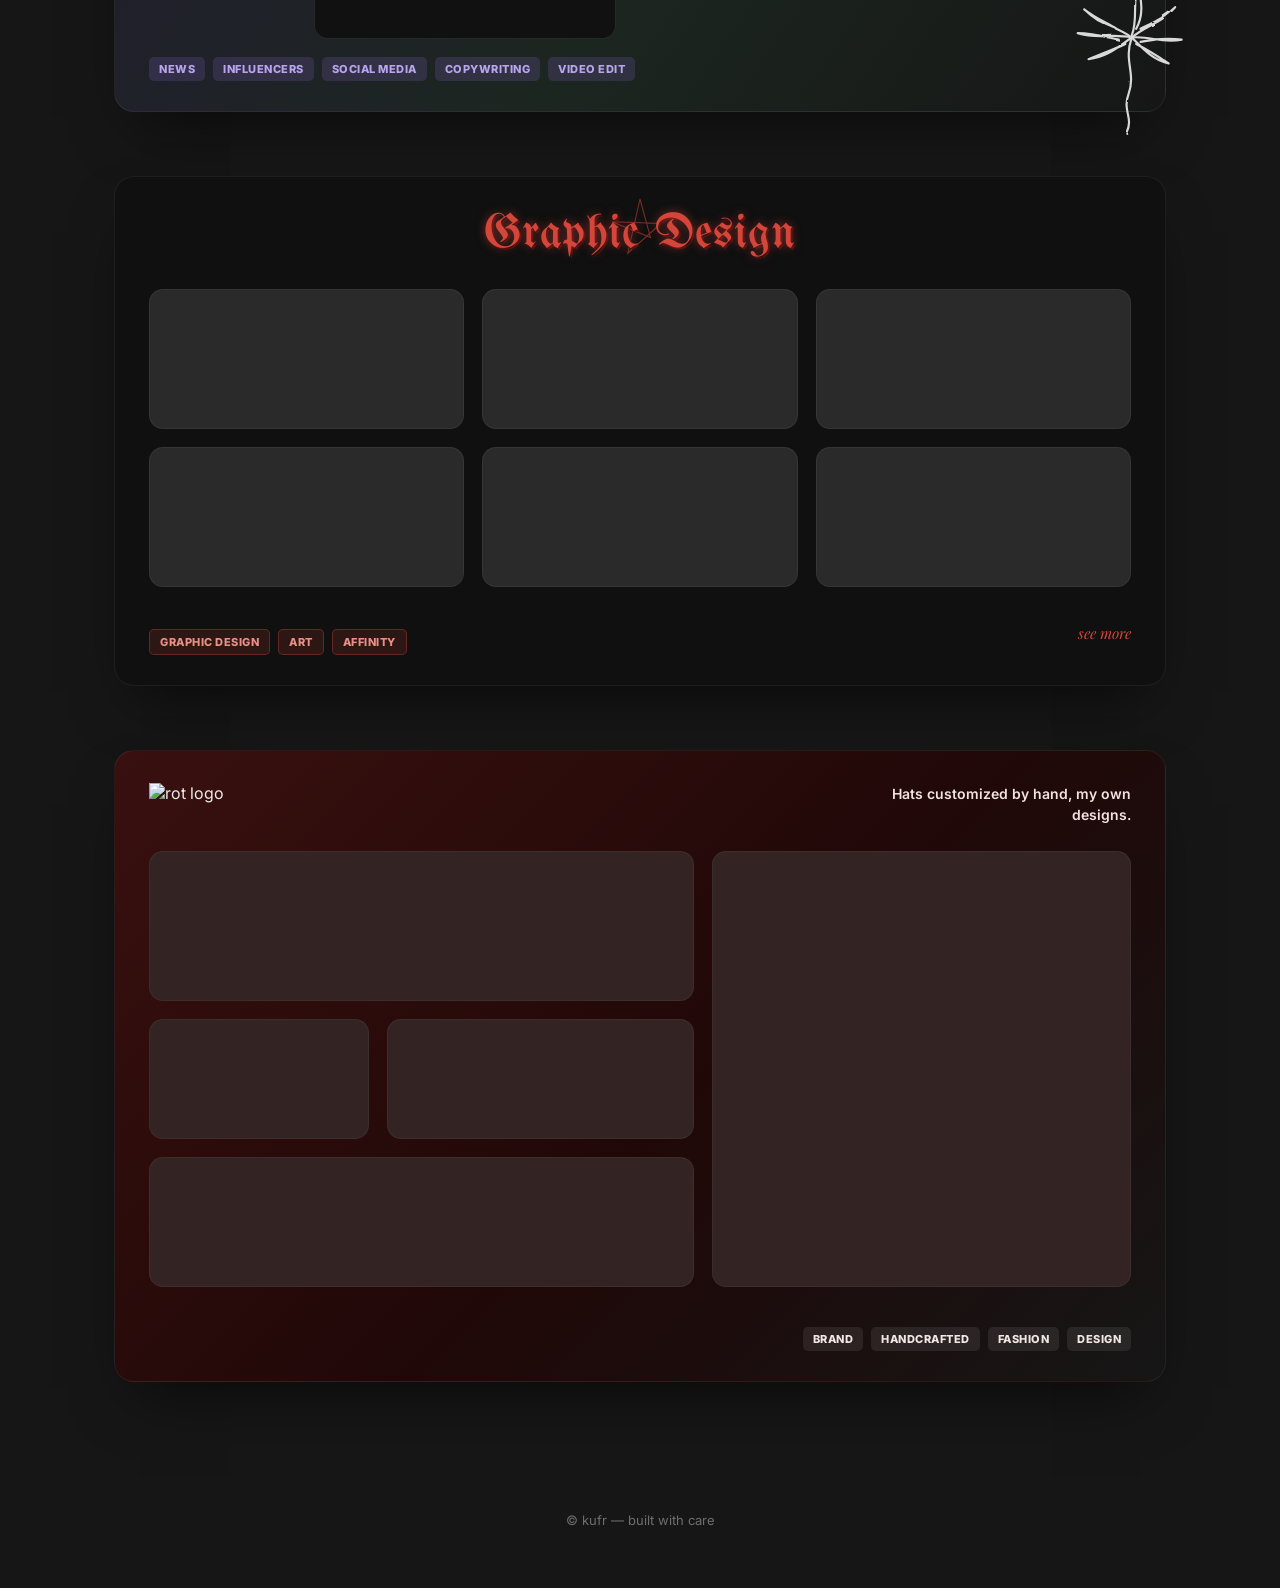
==== commit f09ebd6c: "Revert Instagram embeds to clickable local videos; preserve centered layout" ====
--- a/index.html
+++ b/index.html
@@ -328,11 +328,14 @@
     background:#1f1f1f;
   }
 
-  .card-social .embed iframe{
+  /* video styles for local MP4s */
+  .card-social .embed video,
+  .card-social .embed img{
     width:100%;
     height:100%;
+    object-fit:cover;
     display:block;
-    border:0;
+    background:#111;
   }
 
   @media (max-width:1400px){
@@ -507,31 +510,24 @@
     <!-- CARD 1 -->
     <article class="card card-social">
       <div class="handle">@parasocialni</div>
-      <p>Daily news from Twitch &amp; Kick.<br>Best moments from CZ/SK streams.</p>
-
-      <!-- new centered side-by-side layout for embeds -->
+
+      <!-- Social main: left = description + post + tags; right = tall reel -->
       <div class="social-main">
         <div class="video-col">
           <div class="example-label">REEL EXAMPLE</div>
-          <div class="embed reel ph-box">
-            <iframe
-              src="https://www.instagram.com/reel/DZ49Q2SqG70/embed"
-              loading="lazy"
-              allowfullscreen
-              referrerpolicy="no-referrer-when-downgrade"
-            ></iframe>
+          <div class="embed reel">
+            <a href="https://www.instagram.com/reel/DZ49Q2SqG70/" target="_blank" rel="noopener" aria-label="Open reel on Instagram">
+              <video src="/Reel.mp4" muted autoplay loop playsinline preload="metadata" tabindex="-1" aria-hidden="true"></video>
+            </a>
           </div>
         </div>
 
         <div class="video-col">
           <div class="example-label">POST EXAMPLE</div>
-          <div class="embed post ph-box">
-            <iframe
-              src="https://www.instagram.com/p/DYzmiAclzbI/embed?img_index=1"
-              loading="lazy"
-              allowfullscreen
-              referrerpolicy="no-referrer-when-downgrade"
-            ></iframe>
+          <div class="embed post">
+            <a href="https://www.instagram.com/p/DYzmiAclzbI/?img_index=1" target="_blank" rel="noopener" aria-label="Open post on Instagram">
+              <video src="/Post.mp4" muted loop playsinline preload="metadata" tabindex="-1" aria-hidden="true"></video>
+            </a>
           </div>
         </div>
       </div>
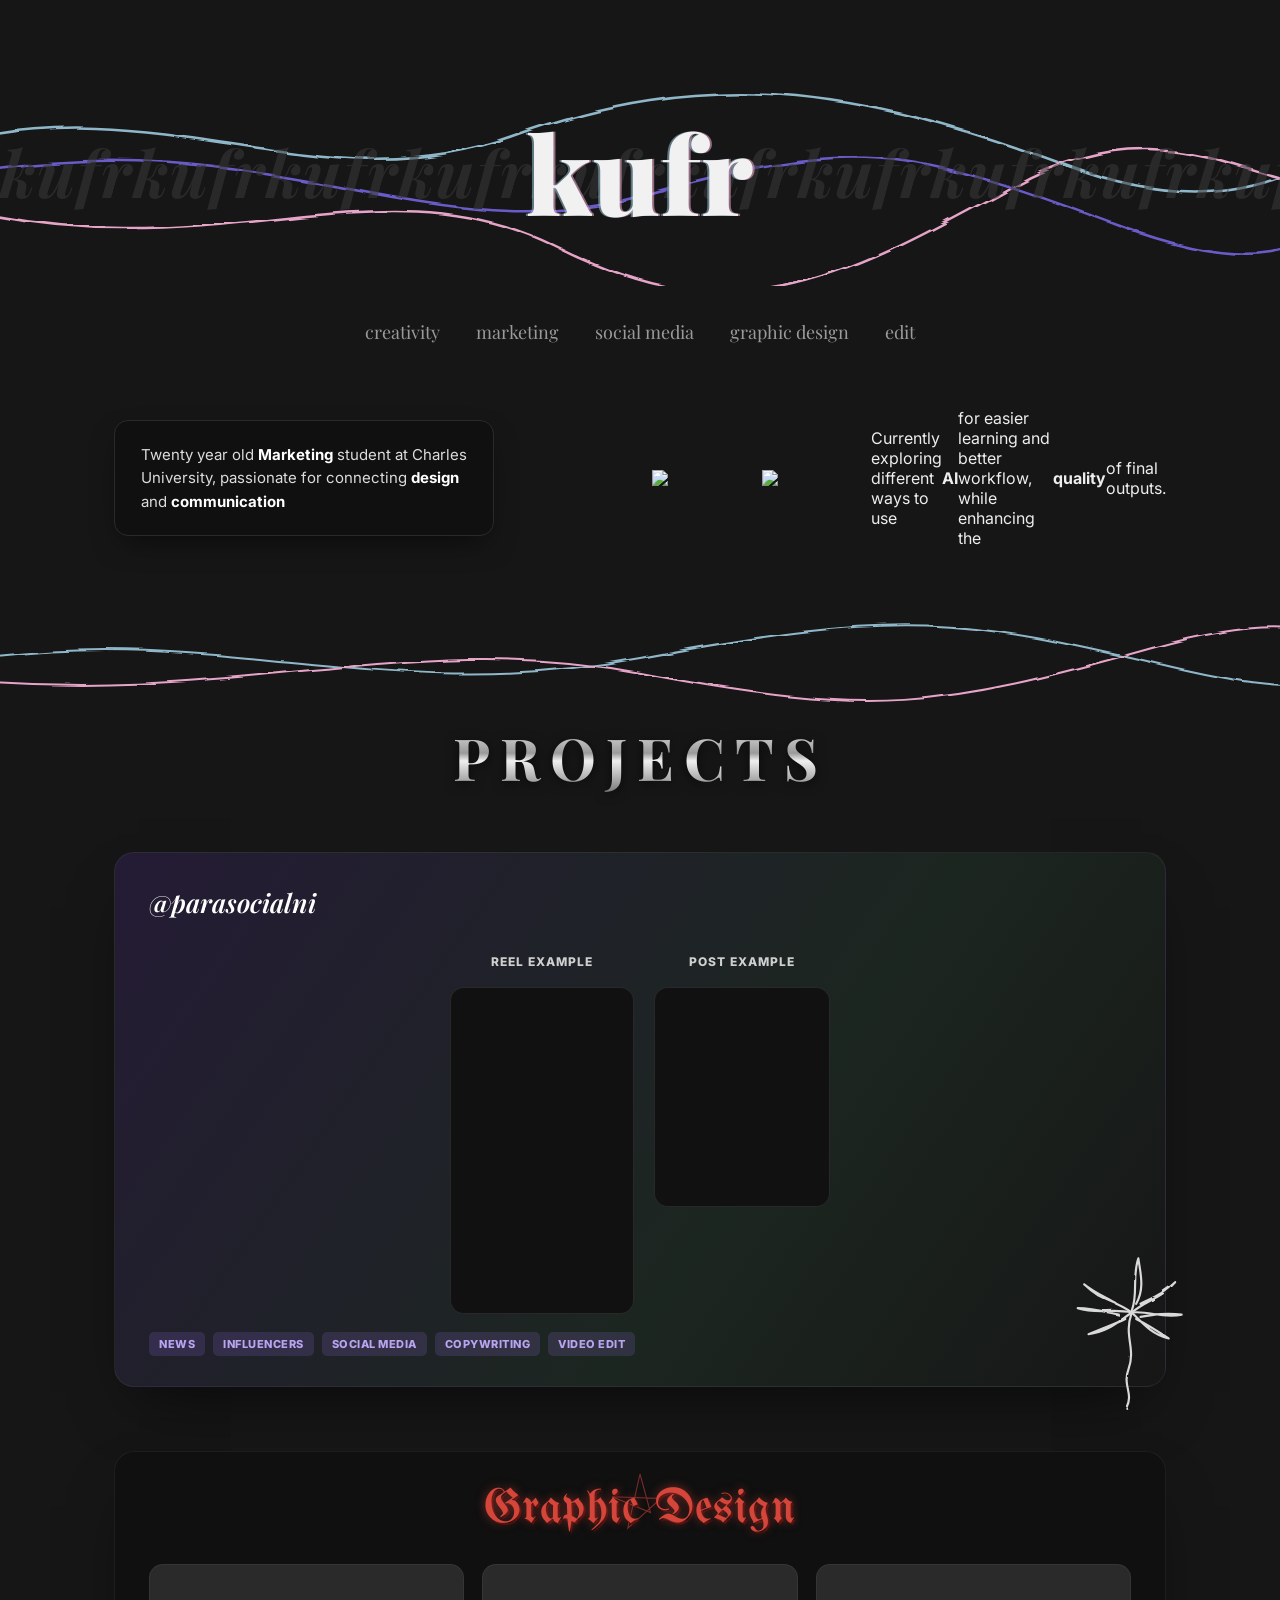
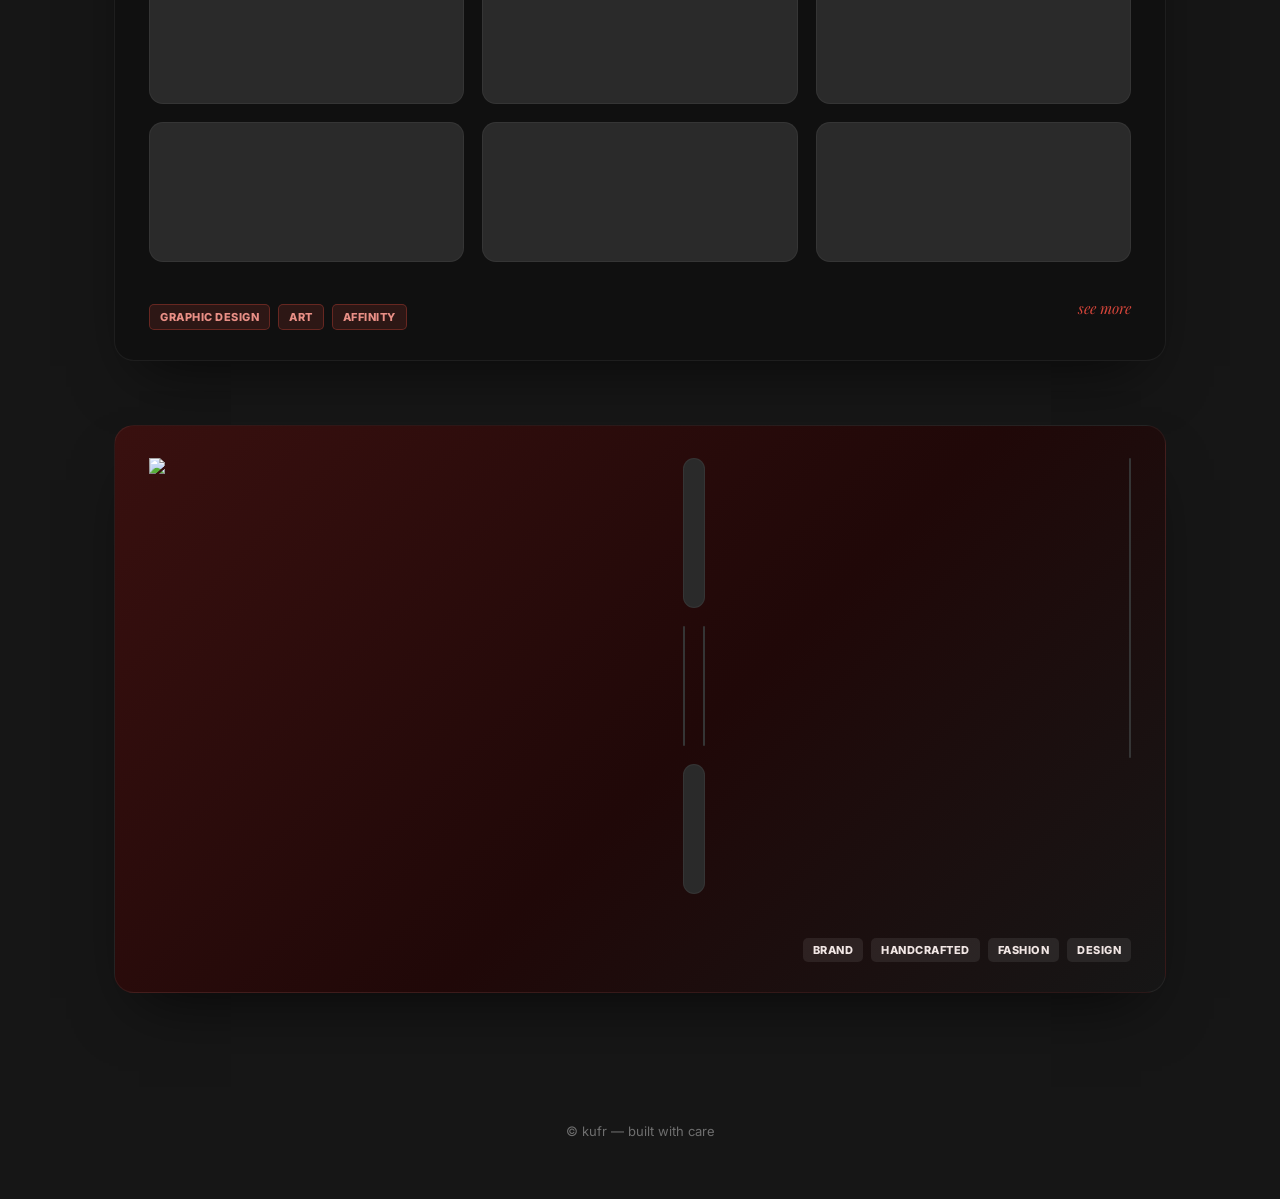
==== commit 0585a829: "Make POST and REEL 60% smaller and position side by side in parasocialni section" ====
--- a/index.html
+++ b/index.html
@@ -273,11 +273,11 @@
   }
   @media (max-width:560px){ .palm{display:none;} }
 
-  /* New layout: center videos, 60px gap, keep post size, reel ~20px wider, labels centered */
+  /* New layout: center videos side by side, 60% smaller */
   .card-social .social-main{
     display:flex;
     justify-content:center;
-    gap:60px;
+    gap:24px;
     align-items:flex-start;
     margin-top:34px;
     flex-wrap:wrap;
@@ -310,20 +310,19 @@
     display: block;
   }
 
-  /* keep post size (max-width similar to common IG post) */
+  /* 60% smaller: multiply by 0.4 */
   .card-social .embed.post{
     width:100%;
-    max-width:480px; /* keep post size */
-    aspect-ratio: 4/5; /* typical 1080x1350 */
+    max-width:192px; /* 480 * 0.4 */
+    aspect-ratio: 4/5;
     border-radius:14px;
     background:#1f1f1f;
   }
 
-  /* reel roughly 20px wider */
   .card-social .embed.reel{
     width:100%;
-    max-width:500px; /* ~20px wider than post */
-    aspect-ratio: 9/16; /* typical vertical video */
+    max-width:200px; /* 500 * 0.4 */
+    aspect-ratio: 9/16;
     border-radius:14px;
     background:#1f1f1f;
   }
@@ -339,22 +338,21 @@
   }
 
   @media (max-width:1400px){
-    .card-social .social-main{ gap:48px; }
-    .card-social .embed.post{ max-width:440px; }
-    .card-social .embed.reel{ max-width:520px; }
+    .card-social .social-main{ gap:20px; }
+    .card-social .embed.post{ max-width:176px; }
+    .card-social .embed.reel{ max-width:184px; }
   }
 
   @media (max-width:1100px){
-    .card-social .social-main{ gap:36px; }
-    .card-social .embed.post{ max-width:380px; }
-    .card-social .embed.reel{ max-width:480px; }
+    .card-social .social-main{ gap:18px; }
+    .card-social .embed.post{ max-width:152px; }
+    .card-social .embed.reel{ max-width:160px; }
   }
 
   @media (max-width:900px){
-    /* stack on small screens */
-    .card-social .social-main{ flex-direction:column; gap:18px; }
-    .card-social .embed.post{ height:300px; aspect-ratio: 4/5; }
-    .card-social .embed.reel{ height:340px; aspect-ratio: 9/16; }
+    .card-social .social-main{ gap:16px; }
+    .card-social .embed.post{ max-width:152px; }
+    .card-social .embed.reel{ max-width:160px; }
   }
 
   /* --- Card 2: Graphic Design --- */
@@ -483,10 +481,10 @@
       Twenty year old <b>Marketing</b> student at Charles University, passionate for connecting <b>design</b> and <b>communication</b>
     </div>
     <div class="star-wrap" aria-hidden="true">
-      <img src="[data-uri][...]" alt="star"/>
+      <img src="[data-uri][...]
     </div>
     <div class="star-wrap" aria-hidden="true">
-      <img src="[data-uri][...]" alt="star"/>
+      <img src="[data-uri][...]
     </div>
     <div class="intro-card bottom">
       Currently exploring different ways to use <b>AI</b> for easier learning and better workflow, while enhancing the <b>quality</b> of final outputs.
@@ -582,7 +580,7 @@
     <!-- CARD 3 -->
     <article class="card card-rot">
       <div class="rot-top">
-        <img class="rot-logo" src="[data-uri][...]" alt="rot logo"/>
+        <img class="rot-logo" src="[data-uri][...]
         <p>Hats customized by hand, my own designs.</p>
       </div>
 
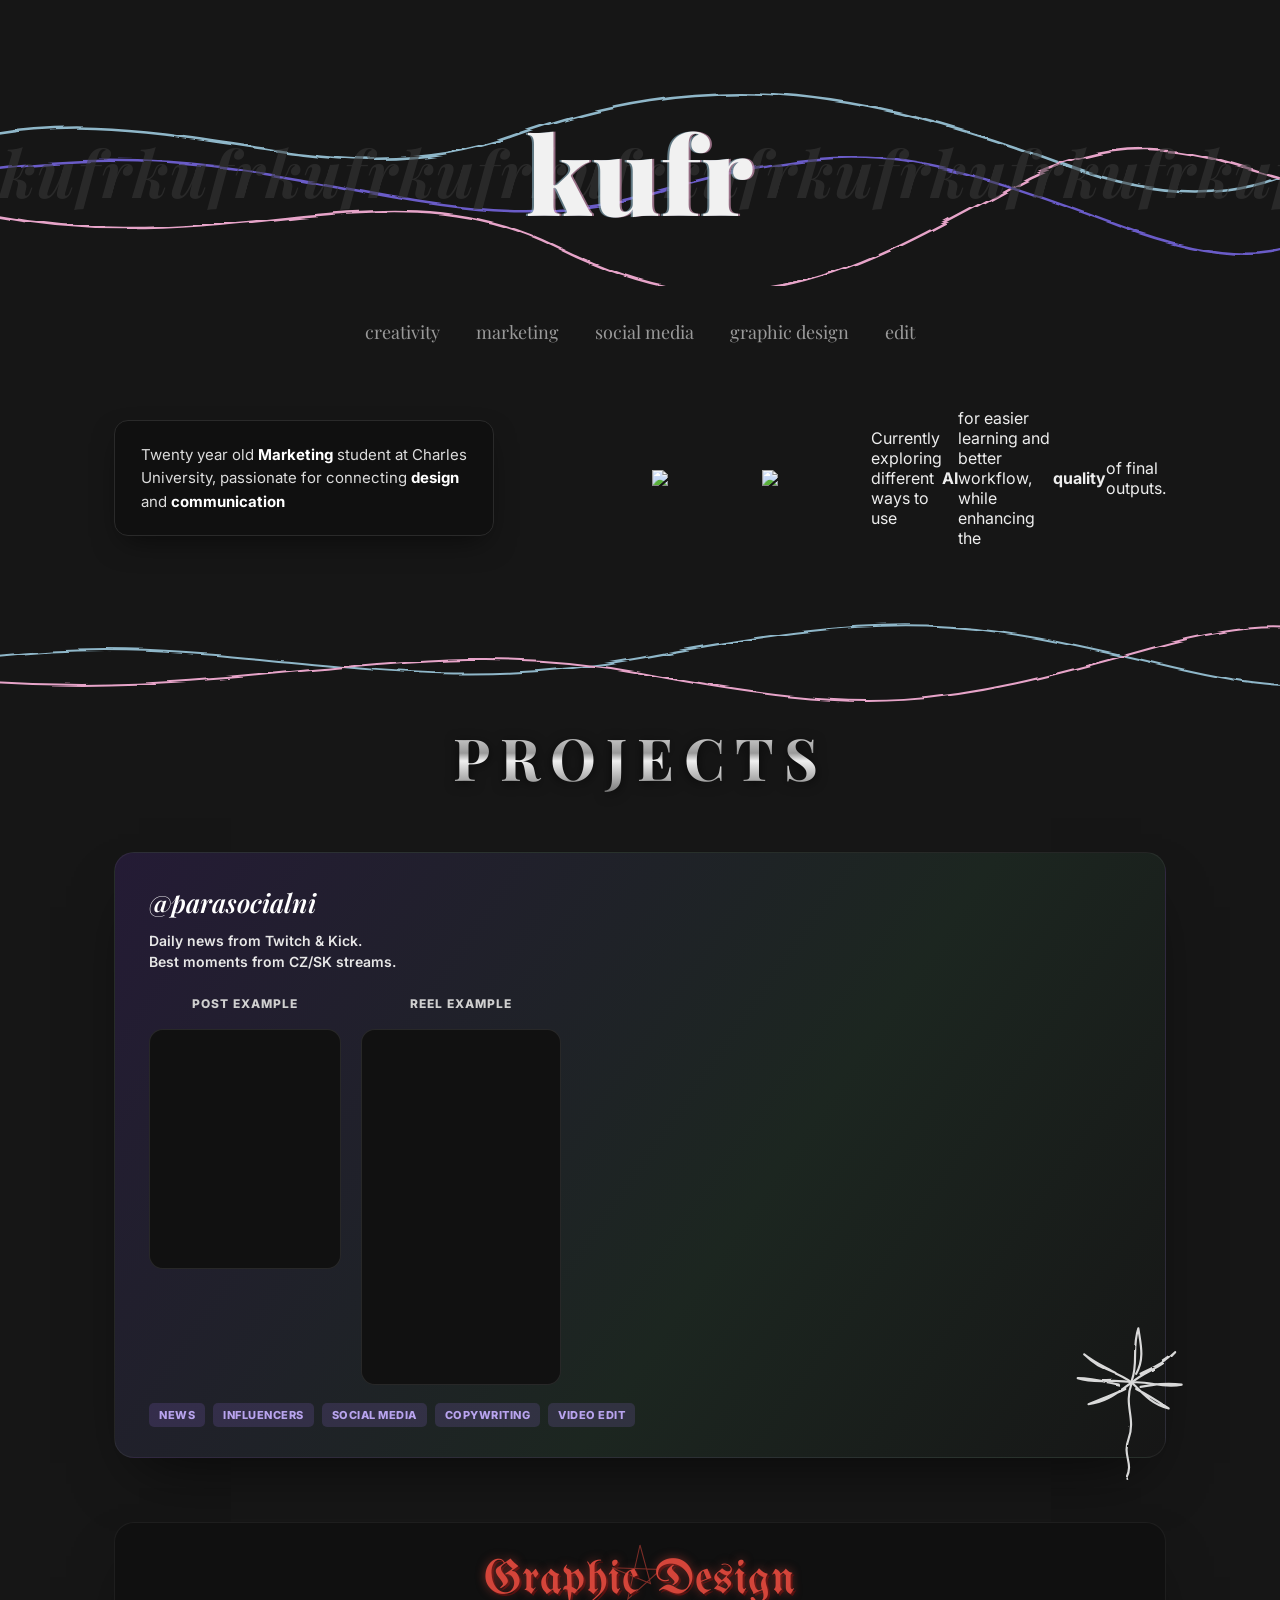
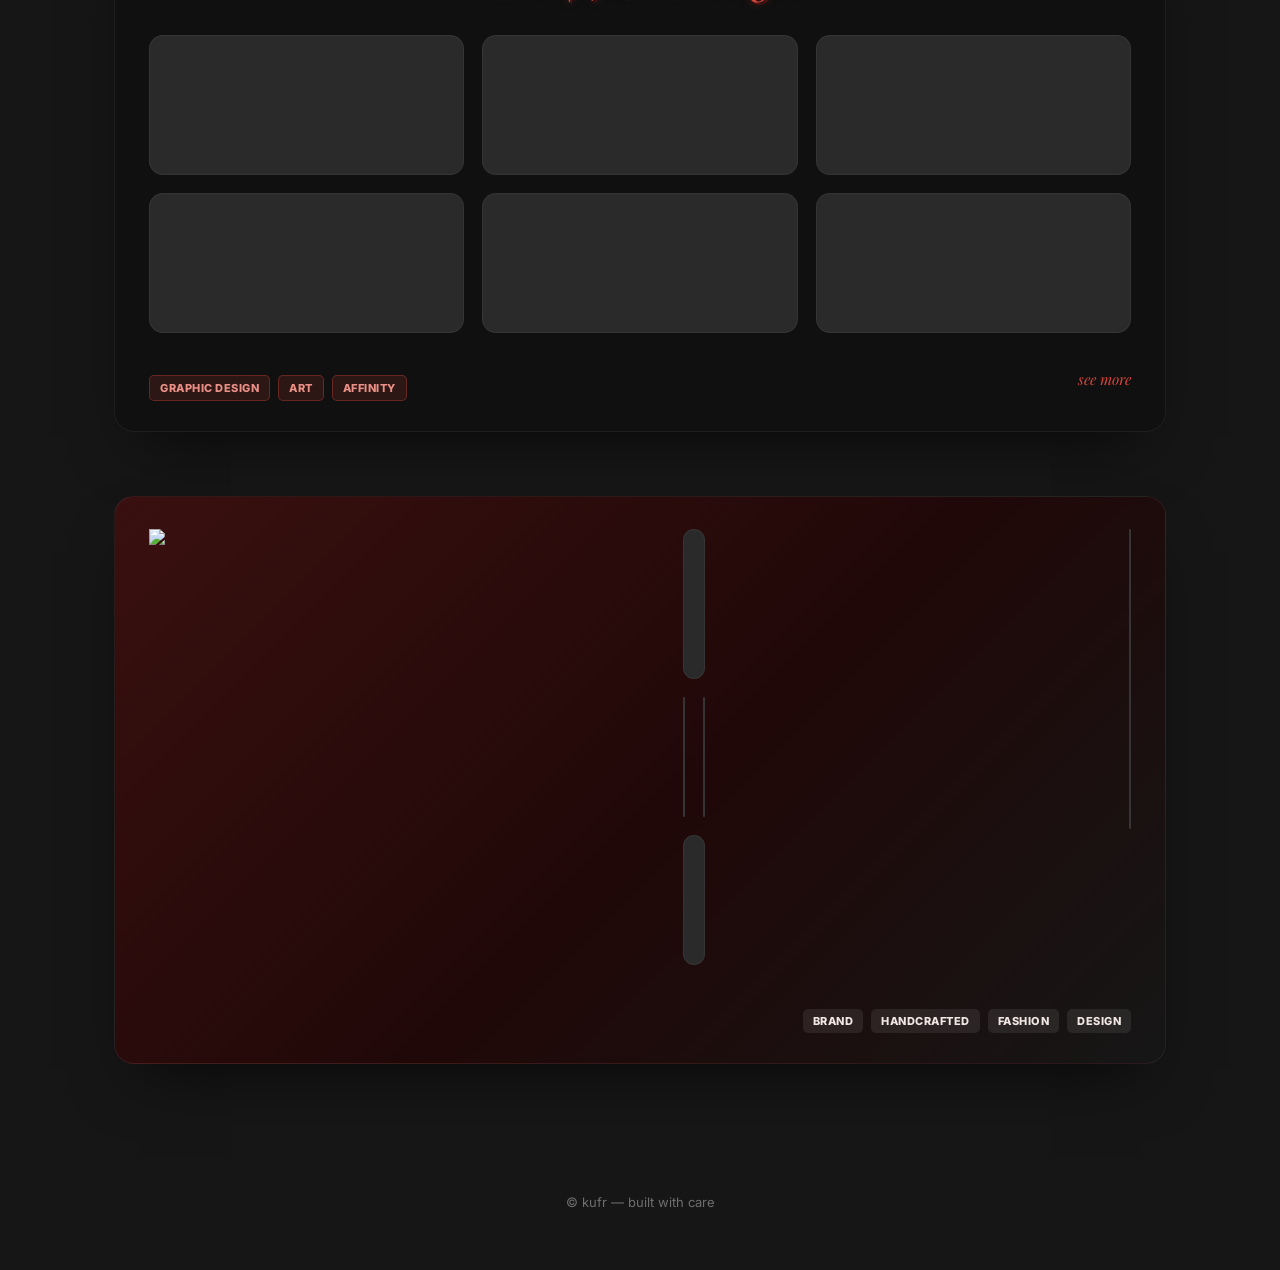
==== commit 3fed91a1: "Update parasocialni layout with description text and improved spacing" ====
--- a/index.html
+++ b/index.html
@@ -236,7 +236,7 @@
     font-size:26px;
     color:#fff;
   }
-  .card-social p{
+  .card-social .description{
     margin-top:10px;
     font-size:14px;
     font-weight:600;
@@ -273,13 +273,26 @@
   }
   @media (max-width:560px){ .palm{display:none;} }
 
-  /* New layout: center videos side by side, 60% smaller */
+  /* Layout: header row with handle + description, then videos side by side */
+  .card-social .header-row{
+    display:flex;
+    justify-content:space-between;
+    align-items:flex-start;
+    gap:40px;
+    margin-bottom:24px;
+  }
+
+  .card-social .header-text{
+    flex:1;
+    min-width:0;
+  }
+
   .card-social .social-main{
     display:flex;
-    justify-content:center;
+    justify-content:flex-start;
     gap:24px;
     align-items:flex-start;
-    margin-top:34px;
+    margin-top:24px;
     flex-wrap:wrap;
   }
 
@@ -313,7 +326,7 @@
   /* 60% smaller: multiply by 0.4 */
   .card-social .embed.post{
     width:100%;
-    max-width:192px; /* 480 * 0.4 */
+    max-width:192px;
     aspect-ratio: 4/5;
     border-radius:14px;
     background:#1f1f1f;
@@ -321,7 +334,7 @@
 
   .card-social .embed.reel{
     width:100%;
-    max-width:200px; /* 500 * 0.4 */
+    max-width:200px;
     aspect-ratio: 9/16;
     border-radius:14px;
     background:#1f1f1f;
@@ -339,20 +352,20 @@
 
   @media (max-width:1400px){
     .card-social .social-main{ gap:20px; }
-    .card-social .embed.post{ max-width:176px; }
-    .card-social .embed.reel{ max-width:184px; }
+    .card-social .header-row{ gap:30px; }
   }
 
   @media (max-width:1100px){
     .card-social .social-main{ gap:18px; }
-    .card-social .embed.post{ max-width:152px; }
-    .card-social .embed.reel{ max-width:160px; }
+    .card-social .header-row{ gap:24px; }
   }
 
   @media (max-width:900px){
+    .card-social .header-row{
+      flex-direction:column;
+      gap:16px;
+    }
     .card-social .social-main{ gap:16px; }
-    .card-social .embed.post{ max-width:152px; }
-    .card-social .embed.reel{ max-width:160px; }
   }
 
   /* --- Card 2: Graphic Design --- */
@@ -507,24 +520,29 @@
 
     <!-- CARD 1 -->
     <article class="card card-social">
-      <div class="handle">@parasocialni</div>
-
-      <!-- Social main: left = description + post + tags; right = tall reel -->
+      <div class="header-row">
+        <div class="header-text">
+          <div class="handle">@parasocialni</div>
+          <p class="description">Daily news from Twitch & Kick.<br>Best moments from CZ/SK streams.</p>
+        </div>
+      </div>
+
+      <!-- Social main: post and reel side by side -->
       <div class="social-main">
+        <div class="video-col">
+          <div class="example-label">POST EXAMPLE</div>
+          <div class="embed post">
+            <a href="https://www.instagram.com/p/DYzmiAclzbI/?img_index=1" target="_blank" rel="noopener" aria-label="Open post on Instagram">
+              <video src="/Post.mp4" muted loop playsinline preload="metadata" tabindex="-1" aria-hidden="true"></video>
+            </a>
+          </div>
+        </div>
+
         <div class="video-col">
           <div class="example-label">REEL EXAMPLE</div>
           <div class="embed reel">
             <a href="https://www.instagram.com/reel/DZ49Q2SqG70/" target="_blank" rel="noopener" aria-label="Open reel on Instagram">
               <video src="/Reel.mp4" muted autoplay loop playsinline preload="metadata" tabindex="-1" aria-hidden="true"></video>
-            </a>
-          </div>
-        </div>
-
-        <div class="video-col">
-          <div class="example-label">POST EXAMPLE</div>
-          <div class="embed post">
-            <a href="https://www.instagram.com/p/DYzmiAclzbI/?img_index=1" target="_blank" rel="noopener" aria-label="Open post on Instagram">
-              <video src="/Post.mp4" muted loop playsinline preload="metadata" tabindex="-1" aria-hidden="true"></video>
             </a>
           </div>
         </div>
@@ -614,4 +632,4 @@
 <script async defer src="https://www.instagram.com/embed.js"></script>
         
 </body>
-</html>
+</html>
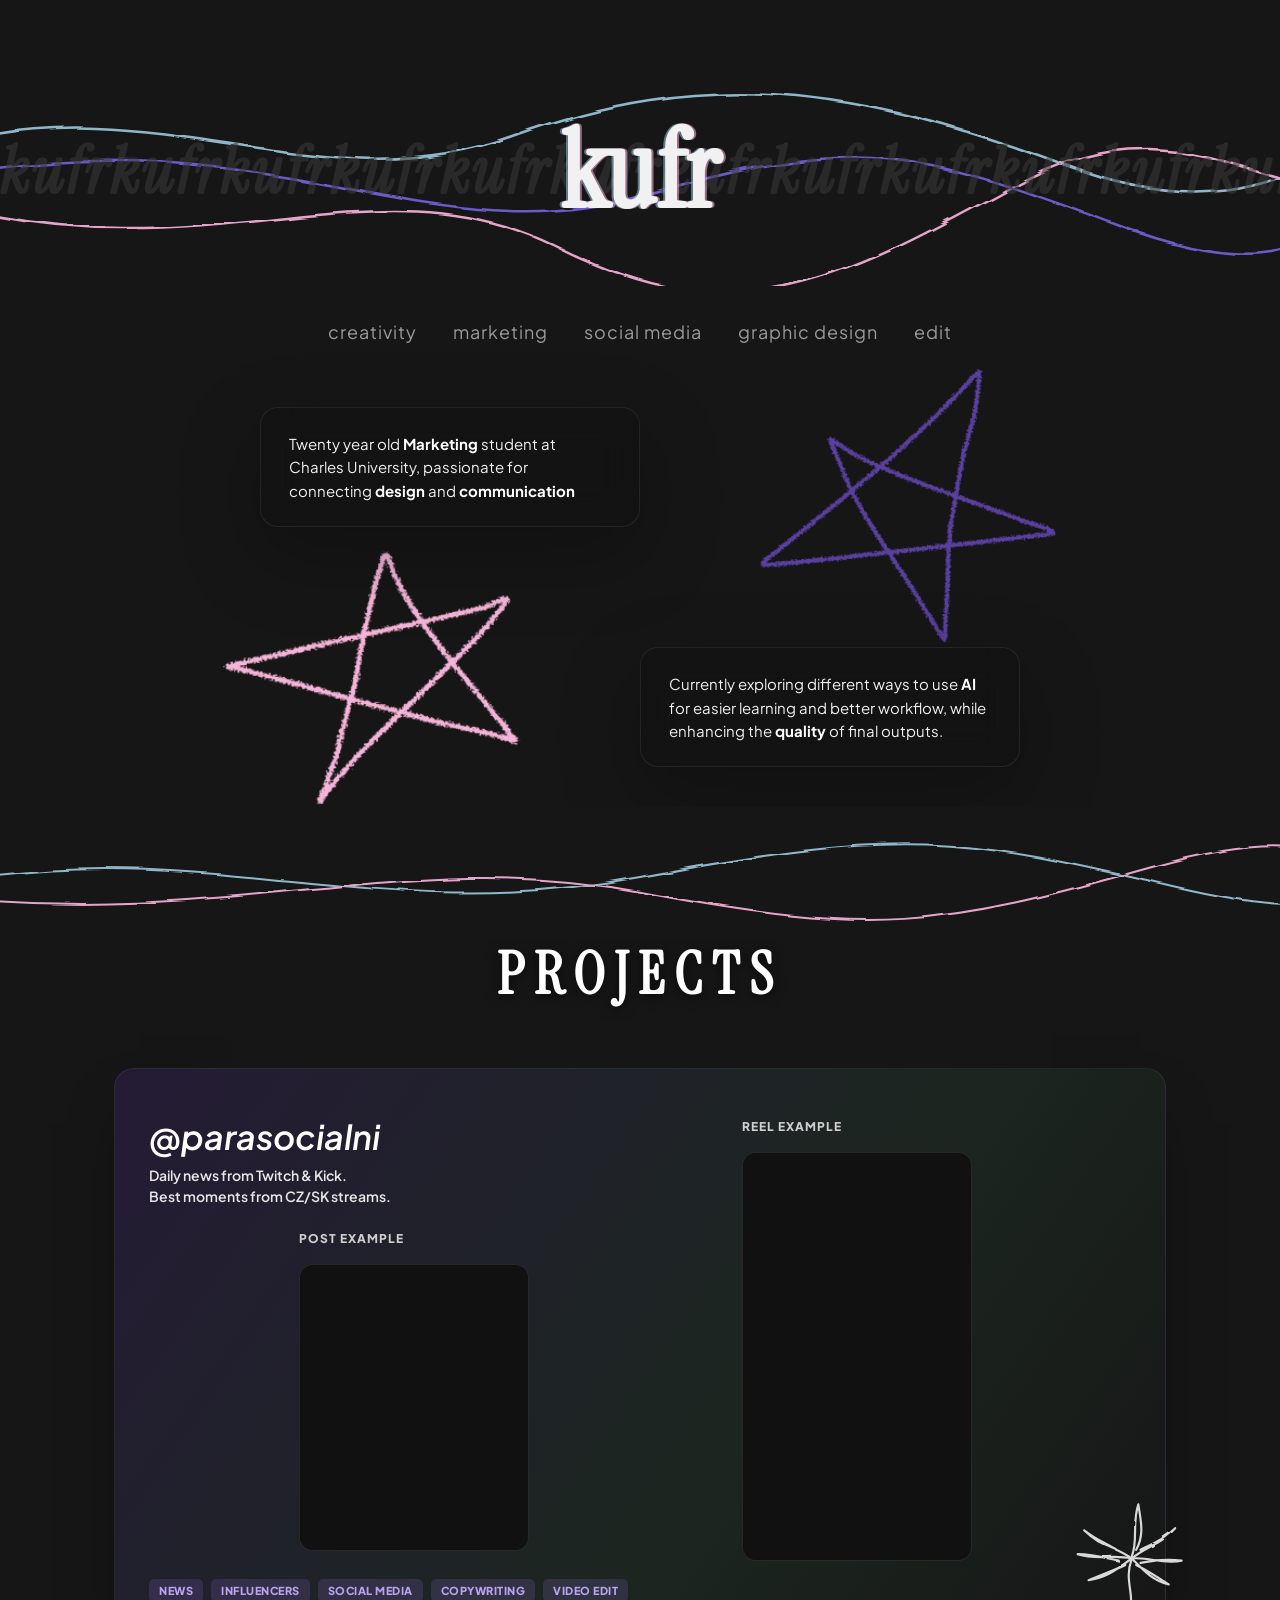
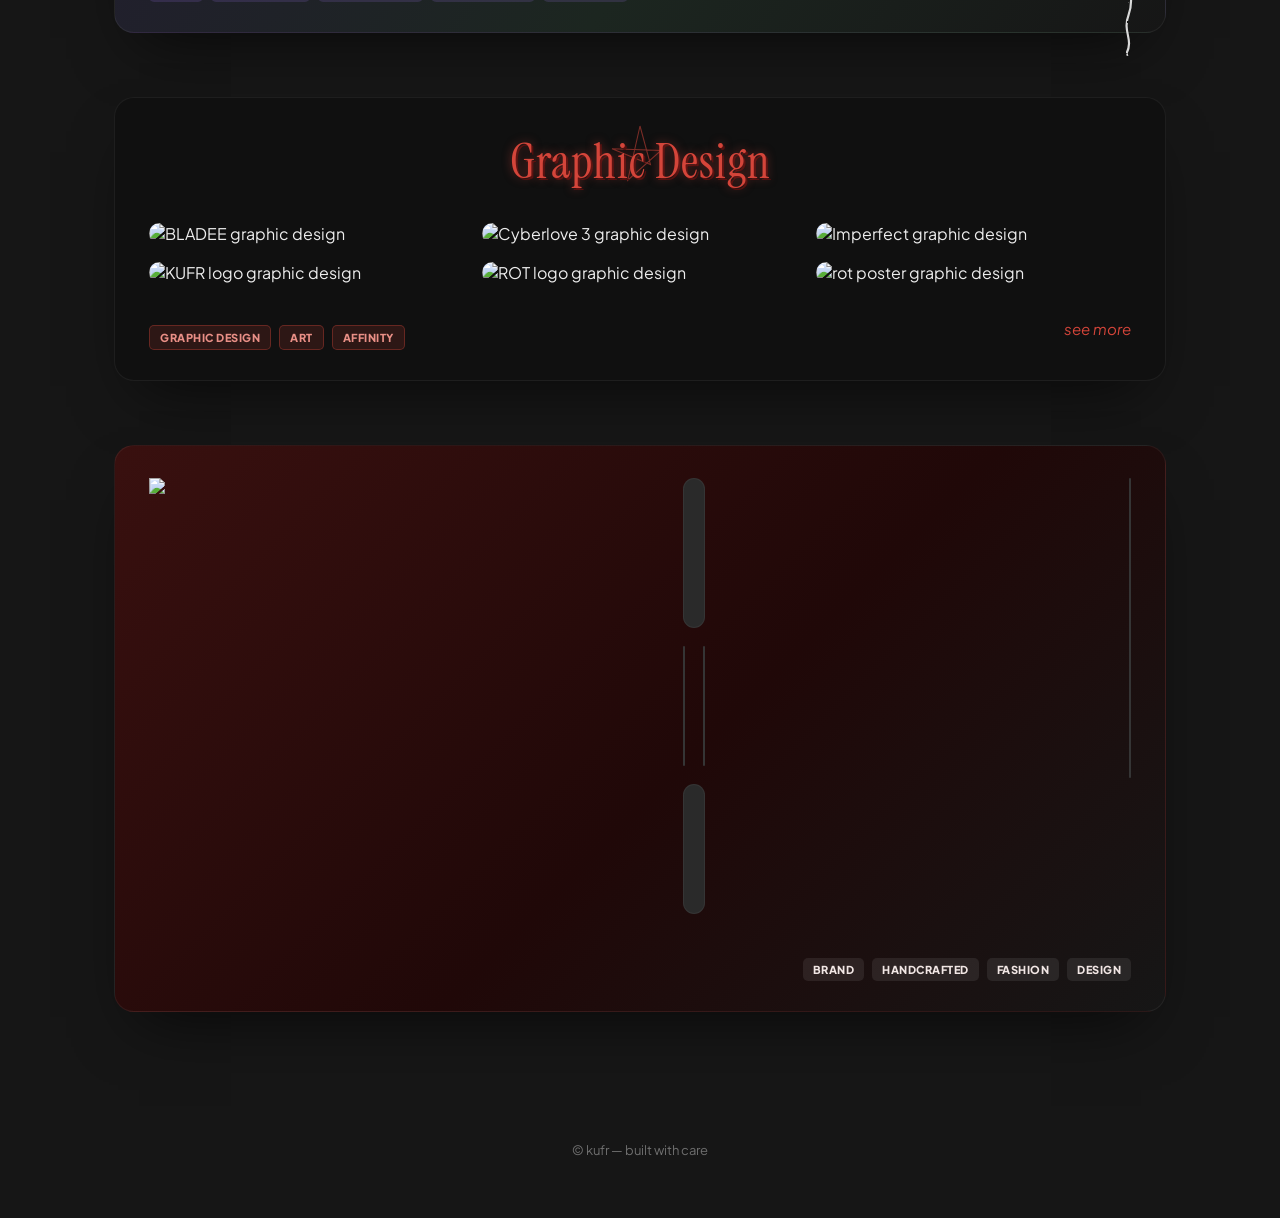
==== commit 1d275b7c: "Add files via upload" ====
--- a/index.html
+++ b/index.html
@@ -1,635 +1,690 @@
-<!DOCTYPE html>
-<html lang="en">
-<head>
-<meta charset="UTF-8">
-<meta name="viewport" content="width=device-width, initial-scale=1.0">
-<title>kufr</title>
-<link rel="preconnect" href="https://fonts.googleapis.com">
-<link href="https://fonts.googleapis.com/css2?family=Playfair+Display:ital,wght@0,500;0,700;0,900;1,500;1,600&family=UnifrakturMaguntia&family=Inter:wght@400;500;600;700;800&display=swap" rel="stylesheet">
-<style>
-  :root{
-    --bg:#161616;
-    --bg-card:#1b1b1b;
-    --text:#ededed;
-    --text-muted:#9a9a9a;
-    --text-faint:#6e6e6e;
-    --blue:#8fb7c9;
-    --pink:#e7a4c9;
-    --purple:#6a5bc8;
-    --purple-soft:#b9a4ef;
-    --red:#9c2424;
-    --red-bright:#d4453a;
-    --maxw:1100px;
-  }
-
-  *{margin:0;padding:0;box-sizing:border-box;}
-
-  html{scroll-behavior:smooth;}
-
-  body{
-    background:var(--bg);
-    color:var(--text);
-    font-family:'Inter',sans-serif;
-    overflow-x:hidden;
-    -webkit-font-smoothing:antialiased;
-  }
-
-  a{color:inherit;text-decoration:none;}
-
-  .wrap{max-width:var(--maxw);margin:0 auto;padding:0 24px;}
-
-  /* ===== Reduced motion ===== */
-  @media (prefers-reduced-motion: reduce){
-    *{animation-duration:0.001ms !important; animation-iteration-count:1 !important; transition-duration:0.001ms !important;}
-  }
-
-  /* ===== HERO / GLITCH HEADER ===== */
-  .hero{
-    position:relative;
-    padding-top:56px;
-    overflow:hidden;
-  }
-
-  .squiggle-band{
-    position:relative;
-    height:230px;
-    display:flex;
-    align-items:center;
-    justify-content:center;
-  }
-
-  .squiggle-band svg{
-    position:absolute;
-    top:0;left:0;width:100%;height:100%;
-  }
-
-  .glitch-row{
-    position:absolute;
-    top:50%;
-    left:0;
-    width:200%;
-    transform:translateY(-50%);
-    display:flex;
-    white-space:nowrap;
-    font-family:'Playfair Display',serif;
-    font-weight:700;
-    font-style:italic;
-    font-size:64px;
-    color:#3a3a3a;
-    opacity:.55;
-    letter-spacing:2px;
-    animation:driftLeft 38s linear infinite;
-  }
-  .glitch-row span{padding-right:48px;}
-
-  @keyframes driftLeft{
-    from{transform:translate(0,-50%);} 
-    to{transform:translate(-50%,-50%);} 
-  }
-
-  .glitch-title{
-    position:relative;
-    text-align:center;
-    font-family:'Playfair Display',serif;
-    font-weight:900;
-    font-size:clamp(54px,9vw,108px);
-    letter-spacing:1px;
-    color:#f1f1f1;
-    z-index:2;
-  }
-  .glitch-title::before,
-  .glitch-title::after{
-    content:'kufr';
-    position:absolute;
-    left:0;right:0;top:0;
-    z-index:-1;
-  }
-  .glitch-title::before{
-    color:var(--pink);
-    transform:translate(2px,0);
-    opacity:.6;
-    animation:glitchA 4.2s infinite steps(1);
-  }
-  .glitch-title::after{
-    color:var(--blue);
-    transform:translate(-2px,0);
-    opacity:.6;
-    animation:glitchB 4.2s infinite steps(1);
-  }
-  @keyframes glitchA{
-    0%,82%,100%{transform:translate(2px,0);clip-path:inset(0 0 0 0);} 
-    84%{transform:translate(-3px,1px);clip-path:inset(20% 0 40% 0);} 
-    87%{transform:translate(3px,-1px);clip-path:inset(60% 0 5% 0);} 
-    90%{transform:translate(-1px,0);clip-path:inset(0 0 0 0);} 
-  }
-  @keyframes glitchB{
-    0%,80%,100%{transform:translate(-2px,0);clip-path:inset(0 0 0 0);} 
-    83%{transform:translate(3px,-1px);clip-path:inset(10% 0 70% 0);} 
-    88%{transform:translate(-3px,1px);clip-path:inset(50% 0 15% 0);} 
-    91%{transform:translate(1px,0);clip-path:inset(0 0 0 0);} 
-  }
-
-  /* ===== NAV ===== */
-  nav{
-    display:flex;
-    justify-content:center;
-    flex-wrap:wrap;
-    gap:36px;
-    padding:34px 24px 0;
-    font-family:'Playfair Display',serif;
-    font-size:18px;
-    color:var(--text-muted);
-  }
-  nav a{transition:color .2s;}
-  nav a:hover, nav a:focus-visible{color:var(--text);} 
-
-  /* ===== INTRO ===== */
-  .intro{
-    position:relative;
-    max-width:var(--maxw);
-    margin:64px auto 40px;
-    padding:0 24px;
-    display:grid;
-    grid-template-columns:1fr 1fr;
-    align-items:center;
-    gap:24px;
-  }
-  .intro-card{
-    background:#101010;
-    border:1px solid #2a2a2a;
-    border-radius:14px;
-    padding:22px 26px;
-    font-size:15px;
-    line-height:1.55;
-    color:#dcdcdc;
-    max-width:380px;
-    box-shadow:0 12px 30px -10px rgba(0,0,0,.6);
-  }
-  .intro-card b{color:#fff;}
-  .intro-card.bottom{justify-self:end;}
-  .star-wrap{display:flex;align-items:center;justify-content:center;}
-  .star-wrap svg{width:100%;max-width:280px;height:auto;}
-  .star-wrap img{width:100%;max-width:280px;height:auto;}
-
-  @media (max-width:760px){
-    .intro{grid-template-columns:1fr;}
-    .intro-card, .intro-card.bottom{justify-self:stretch;max-width:none;}
-  }
-
-  /* ===== DIVIDER ===== */
-  .divider{height:90px;position:relative;margin:30px 0 10px;}
-  .divider svg{width:100%;height:100%;}
-
-  /* ===== PROJECTS HEADING ===== */
-  .projects-title{
-    text-align:center;
-    font-family:'Playfair Display',serif;
-    font-weight:700;
-    text-transform:uppercase;
-    letter-spacing:10px;
-    font-size:clamp(36px,6vw,58px);
-    margin:10px 0 56px;
-    background:linear-gradient(180deg,#fdfdfd 0%, #9a9a9a 45%, #efefef 55%, #6b6b6b 100%);
-    -webkit-background-clip:text;
-    background-clip:text;
-    color:transparent;
-    filter:drop-shadow(0 2px 6px rgba(0,0,0,.6));
-  }
-
-  /* ===== PROJECT CARDS ===== */
-  .cards{
-    max-width:var(--maxw);
-    margin:0 auto;
-    padding:0 24px 100px;
-    display:flex;
-    flex-direction:column;
-    gap:64px;
-  }
-
-  .card{
-    position:relative;
-    border-radius:20px;
-    padding:32px 34px 30px;
-    border:1px solid rgba(255,255,255,.06);
-    box-shadow:0 30px 60px -25px rgba(0,0,0,.65);
-  }
-
-  .tag-row{display:flex;flex-wrap:wrap;gap:8px;margin-top:18px;}
-  .tag{
-    font-size:11px;
-    font-weight:800;
-    letter-spacing:.5px;
-    text-transform:uppercase;
-    padding:5px 10px;
-    border-radius:5px;
-  }
-
-  /* --- Card 1: parasocialni --- */
-  .card-social{
-    background:linear-gradient(125deg,#241b35 0%, #1c2620 60%, #161616 100%);
-    overflow:visible;
-  }
-  .card-social .handle{
-    font-family:'Playfair Display',serif;
-    font-style:italic;
-    font-weight:600;
-    font-size:26px;
-    color:#fff;
-  }
-  .card-social .description{
-    margin-top:10px;
-    font-size:14px;
-    font-weight:600;
-    color:#e7e7e7;
-    line-height:1.5;
-    max-width:340px;
-  }
-  .placeholder-row{
-    display:flex;
-    gap:22px;
-    margin-top:34px;
-    align-items:flex-end;
-    flex-wrap:wrap;
-  }
-  .placeholder-col{display:flex;flex-direction:column;gap:10px;}
-  .placeholder-col span{
-    font-size:11px;font-weight:700;letter-spacing:1px;text-align:center;color:#cfcfcf;
-  }
-  .ph-box{
-    background:#2a2a2a;
-    border-radius:14px;
-    border:1px solid rgba(255,255,255,.05);
-  }
-  .ph-box.reel{width:170px;height:300px;}
-  .ph-box.post{width:190px;height:220px;}
-  .card-social .tag{background:rgba(168,123,255,.15);color:var(--purple-soft);} 
-  .palm{
-    position:absolute;
-    right:-34px;
-    bottom:-26px;
-    width:130px;
-    opacity:.9;
-    pointer-events:none;
-  }
-  @media (max-width:560px){ .palm{display:none;} }
-
-  /* Layout: header row with handle + description, then videos side by side */
-  .card-social .header-row{
-    display:flex;
-    justify-content:space-between;
-    align-items:flex-start;
-    gap:40px;
-    margin-bottom:24px;
-  }
-
-  .card-social .header-text{
-    flex:1;
-    min-width:0;
-  }
-
-  .card-social .social-main{
-    display:flex;
-    justify-content:flex-start;
-    gap:24px;
-    align-items:flex-start;
-    margin-top:24px;
-    flex-wrap:wrap;
-  }
-
-  .card-social .video-col{
-    display:flex;
-    flex-direction:column;
-    align-items:center;
-    gap:10px;
-  }
-
-  .card-social .example-label{
-    font-size:12px;
-    font-weight:800;
-    letter-spacing:1px;
-    text-transform:uppercase;
-    color:#cfcfcf;
-    text-align:center;
-    margin-bottom:8px;
-    width:100%;
-  }
-
-  .card-social .embed{
-    background: transparent;
-    border-radius: 16px;
-    overflow: hidden;
-    border: 1px solid rgba(255,255,255,.04);
-    background: #222;
-    display: block;
-  }
-
-  /* 60% smaller: multiply by 0.4 */
-  .card-social .embed.post{
-    width:100%;
-    max-width:192px;
-    aspect-ratio: 4/5;
-    border-radius:14px;
-    background:#1f1f1f;
-  }
-
-  .card-social .embed.reel{
-    width:100%;
-    max-width:200px;
-    aspect-ratio: 9/16;
-    border-radius:14px;
-    background:#1f1f1f;
-  }
-
-  /* video styles for local MP4s */
-  .card-social .embed video,
-  .card-social .embed img{
-    width:100%;
-    height:100%;
-    object-fit:cover;
-    display:block;
-    background:#111;
-  }
-
-  @media (max-width:1400px){
-    .card-social .social-main{ gap:20px; }
-    .card-social .header-row{ gap:30px; }
-  }
-
-  @media (max-width:1100px){
-    .card-social .social-main{ gap:18px; }
-    .card-social .header-row{ gap:24px; }
-  }
-
-  @media (max-width:900px){
-    .card-social .header-row{
-      flex-direction:column;
-      gap:16px;
-    }
-    .card-social .social-main{ gap:16px; }
-  }
-
-  /* --- Card 2: Graphic Design --- */
-  .card-graphic{
-    background:#101010;
-  }
-  .graphic-title-wrap{
-    position:relative;
-    text-align:center;
-    margin-bottom:30px;
-  }
-  .graphic-title{
-    font-family:'UnifrakturMaguntia',serif;
-    font-size:clamp(32px,5vw,48px);
-    color:var(--red-bright);
-    text-shadow:0 0 10px rgba(212,69,58,.55), 2px 2px 0 #4a0d0d;
-    letter-spacing:1px;
-  }
-  .graphic-title-wrap svg{
-    position:absolute;
-    top:50%;left:50%;
-    width:70px;
-    transform:translate(-50%,-55%);
-    opacity:.55;
-    z-index:0;
-  }
-  .graphic-title{position:relative;z-index:1;}
-  .grid-6{
-    display:grid;
-    grid-template-columns:repeat(3,1fr);
-    gap:18px;
-  }
-  .grid-6 .ph-box{height:140px;width:100%;}
-  @media (max-width:600px){
-    .grid-6{grid-template-columns:repeat(2,1fr);} 
-  }
-  .card-graphic-footer{
-    display:flex;
-    justify-content:space-between;
-    align-items:center;
-    margin-top:24px;
-    flex-wrap:wrap;
-    gap:14px;
-  }
-  .card-graphic .tag{background:rgba(212,69,58,.15);color:#e98f86;border:1px solid rgba(212,69,58,.35);} 
-  .see-more{
-    font-family:'Playfair Display',serif;
-    font-style:italic;
-    font-size:15px;
-    color:var(--red-bright);
-  }
-
-  /* --- Card 3: ROT --- */
-  .card-rot{
-    background:linear-gradient(135deg,#39100f 0%, #200808 55%, #161616 100%);
-  }
-  .rot-top{
-    display:flex;
-    justify-content:space-between;
-    align-items:flex-start;
-    gap:20px;
-    margin-bottom:26px;
-    flex-wrap:wrap;
-  }
-  .rot-logo{width:110px;height:auto;display:block;}
-  .rot-top p{
-    font-size:14px;
-    font-weight:600;
-    color:#f0e3e1;
-    max-width:280px;
-    text-align:right;
-    line-height:1.5;
-  }
-  .rot-grid{
-    display:grid;
-    grid-template-columns:1.3fr 1fr;
-    gap:18px;
-  }
-  .rot-col{display:flex;flex-direction:column;gap:18px;}
-  .rot-row-2{display:grid;grid-template-columns:1fr 1.4fr;gap:18px;}
-  .rot-grid .ph-box{background:#332323;}
-  @media (max-width:640px){
-    .rot-grid{grid-template-columns:1fr;} 
-  }
-  .rot-footer{
-    display:flex;
-    justify-content:flex-end;
-    margin-top:22px;
-  }
-  .card-rot .tag{background:rgba(255,255,255,.08);color:#f1e6e4;}
-
-  footer{
-    text-align:center;
-    padding:30px 24px 60px;
-    color:var(--text-faint);
-    font-size:13px;
-  }
-</style>
-</head>
-<body>
-
-<header class="hero">
-  <div class="squiggle-band" aria-hidden="true">
-    <svg viewBox="0 0 1200 230" preserveAspectRatio="none">
-      <filter id="rough1"><feTurbulence type="fractalNoise" baseFrequency="0.012 0.06" numOctaves="2" seed="3" result="n"/><feDisplacementMap in="SourceGraphic" in2="n" scale="9"/></filter>
-      <path d="M -50 90 C 150 30, 300 150, 480 80 S 800 30, 1000 110 S 1250 60, 1300 90" fill="none" stroke="var(--blue)" stroke-width="2.5" filter="url(#rough1)"/>
-      <path d="M -50 150 C 200 220, 350 100, 520 190 S 780 230, 950 130 S 1200 170, 1300 120" fill="none" stroke="var(--pink)" stroke-width="2.5" filter="url(#rough1)"/>
-      <path d="M -50 120 C 250 60, 400 200, 600 140 S 850 90, 1050 170 S 1250 130, 1300 150" fill="none" stroke="var(--purple)" stroke-width="2.5" filter="url(#rough1)"/>
-    </svg>
-    <div class="glitch-row" aria-hidden="true">
-      <span>kufrkufrkufrkufrkufrkufrkufrkufrkufrkufrkufrkufrkufrkufrkufr</span>
-    </div>
-    <h1 class="glitch-title">kufr</h1>
-  </div>
-
-  <nav>
-    <a href="#">creativity</a>
-    <a href="#">marketing</a>
-    <a href="#">social media</a>
-    <a href="#">graphic design</a>
-    <a href="#">edit</a>
-  </nav>
-
-  <div class="intro">
-    <div class="intro-card top">
-      Twenty year old <b>Marketing</b> student at Charles University, passionate for connecting <b>design</b> and <b>communication</b>
-    </div>
-    <div class="star-wrap" aria-hidden="true">
-      <img src="[data-uri][...]
-    </div>
-    <div class="star-wrap" aria-hidden="true">
-      <img src="[data-uri][...]
-    </div>
-    <div class="intro-card bottom">
-      Currently exploring different ways to use <b>AI</b> for easier learning and better workflow, while enhancing the <b>quality</b> of final outputs.
-    </div>
-  </div>
-</header>
-
-<div class="divider" aria-hidden="true">
-  <svg viewBox="0 0 1200 90" preserveAspectRatio="none">
-    <filter id="rough3"><feTurbulence type="fractalNoise" baseFrequency="0.015 0.08" numOctaves="2" seed="11" result="n"/><feDisplacementMap in="SourceGraphic" in2="n" scale="6"/></filter>
-    <path d="M -50 45 C 200 0, 350 90, 600 40 S 900 0, 1100 50 S 1250 30, 1300 45" fill="none" stroke="var(--blue)" stroke-width="2" filter="url(#rough3)"/>
-    <path d="M -50 60 C 220 90, 380 10, 600 55 S 880 90, 1080 30 S 1260 60, 1300 50" fill="none" stroke="var(--pink)" stroke-width="2" filter="url(#rough3)"/>
-  </svg>
-</div>
-
-<main>
-  <h2 class="projects-title">Projects</h2>
-
-  <div class="cards">
-
-    <!-- CARD 1 -->
-    <article class="card card-social">
-      <div class="header-row">
-        <div class="header-text">
-          <div class="handle">@parasocialni</div>
-          <p class="description">Daily news from Twitch & Kick.<br>Best moments from CZ/SK streams.</p>
-        </div>
-      </div>
-
-      <!-- Social main: post and reel side by side -->
-      <div class="social-main">
-        <div class="video-col">
-          <div class="example-label">POST EXAMPLE</div>
-          <div class="embed post">
-            <a href="https://www.instagram.com/p/DYzmiAclzbI/?img_index=1" target="_blank" rel="noopener" aria-label="Open post on Instagram">
-              <video src="/Post.mp4" muted loop playsinline preload="metadata" tabindex="-1" aria-hidden="true"></video>
-            </a>
-          </div>
-        </div>
-
-        <div class="video-col">
-          <div class="example-label">REEL EXAMPLE</div>
-          <div class="embed reel">
-            <a href="https://www.instagram.com/reel/DZ49Q2SqG70/" target="_blank" rel="noopener" aria-label="Open reel on Instagram">
-              <video src="/Reel.mp4" muted autoplay loop playsinline preload="metadata" tabindex="-1" aria-hidden="true"></video>
-            </a>
-          </div>
-        </div>
-      </div>
-
-      <div class="tag-row">
-        <span class="tag">News</span>
-        <span class="tag">Influencers</span>
-        <span class="tag">Social Media</span>
-        <span class="tag">Copywriting</span>
-        <span class="tag">Video Edit</span>
-      </div>
-
-      <svg class="palm" viewBox="0 0 120 170" aria-hidden="true">
-        <filter id="rough4"><feTurbulence type="fractalNoise" baseFrequency="0.05" numOctaves="2" seed="5" result="n"/><feDisplacementMap in="SourceGraphic" in2="n" scale="2.5"/></filter>
-        <g fill="none" stroke="#eee" stroke-width="2" stroke-linecap="round" stroke-linejoin="round" filter="url(#rough4)">
-          <path d="M58 78 C50 100, 62 110, 55 130 C49 146, 60 152, 53 166"/>
-          <path d="M58 78 C42 66, 30 68, 14 52 C24 60, 34 64, 44 70"/>
-          <path d="M58 78 C40 74, 26 80, 8 74 C22 74, 36 78, 46 80"/>
-          <path d="M58 78 C46 86, 36 96, 18 98 C32 92, 44 88, 52 84"/>
-          <path d="M58 76 C64 60, 58 46, 64 28 C66 42, 70 56, 62 70"/>
-          <path d="M58 78 C72 66, 84 66, 98 50 C88 60, 78 64, 66 70"/>
-          <path d="M58 78 C74 76, 86 84, 104 80 C90 78, 78 80, 66 82"/>
-          <path d="M58 78 C68 88, 76 98, 92 102 C80 94, 70 88, 62 84"/>
-        </g>
-      </svg>
-    </article>
-
-    <!-- CARD 2 -->
-    <article class="card card-graphic">
-      <div class="graphic-title-wrap">
-        <svg viewBox="0 0 200 200" aria-hidden="true">
-          <path d="M100 10 L130 120 L20 75 L160 80 L65 165 Z" fill="none" stroke="var(--red-bright)" stroke-width="3"/>
-        </svg>
-        <div class="graphic-title">Graphic Design</div>
-      </div>
-
-      <div class="grid-6">
-        <div class="ph-box"></div><div class="ph-box"></div><div class="ph-box"></div>
-        <div class="ph-box"></div><div class="ph-box"></div><div class="ph-box"></div>
-      </div>
-
-      <div class="card-graphic-footer">
-        <div class="tag-row">
-          <span class="tag">Graphic Design</span>
-          <span class="tag">Art</span>
-          <span class="tag">Affinity</span>
-        </div>
-        <a href="#" class="see-more">see more</a>
-      </div>
-    </article>
-
-    <!-- CARD 3 -->
-    <article class="card card-rot">
-      <div class="rot-top">
-        <img class="rot-logo" src="[data-uri][...]
-        <p>Hats customized by hand, my own designs.</p>
-      </div>
-
-      <div class="rot-grid">
-        <div class="rot-col">
-          <div class="ph-box" style="height:150px;"></div>
-          <div class="rot-row-2">
-            <div class="ph-box" style="height:120px;"></div>
-            <div class="ph-box" style="height:120px;"></div>
-          </div>
-          <div class="ph-box" style="height:130px;"></div>
-        </div>
-        <div class="ph-box" style="height:100%;min-height:300px;"></div>
-      </div>
-
-      <div class="rot-footer">
-        <div class="tag-row">
-          <span class="tag">Brand</span>
-          <span class="tag">Handcrafted</span>
-          <span class="tag">Fashion</span>
-          <span class="tag">Design</span>
-        </div>
-      </div>
-    </article>
-
-  </div>
-</main>
-
-<footer>© kufr — built with care</footer>
-        
-<script async defer src="https://www.instagram.com/embed.js"></script>
-        
-</body>
+<!DOCTYPE html>
+<html lang="en">
+<head>
+<meta charset="UTF-8">
+<meta name="viewport" content="width=device-width, initial-scale=1.0">
+<title>kufr</title>
+<link rel="preconnect" href="https://fonts.googleapis.com">
+<link rel="preconnect" href="https://fonts.gstatic.com" crossorigin>
+<link href="https://fonts.googleapis.com/css2?family=Instrument+Serif:ital,wght@0,500;0,700;0,900;1,600&family=Plus+Jakarta+Sans:wght@400;500;600;700;800&display=swap" rel="stylesheet">
+<style>
+  :root{
+    --bg:#161616;
+    --bg-card:#1b1b1b;
+    --text:#ededed;
+    --text-muted:#9a9a9a;
+    --text-faint:#6e6e6e;
+    --blue:#8fb7c9;
+    --pink:#e7a4c9;
+    --purple:#6a5bc8;
+    --purple-soft:#b9a4ef;
+    --red:#9c2424;
+    --red-bright:#d4453a;
+    --maxw:1100px;
+  }
+
+  *{margin:0;padding:0;box-sizing:border-box;}
+
+  html{scroll-behavior:smooth;}
+
+  body{
+    background:var(--bg);
+    color:var(--text);
+    font-family:'Plus Jakarta Sans',sans-serif;
+    overflow-x:hidden;
+    -webkit-font-smoothing:antialiased;
+  }
+
+  a{color:inherit;text-decoration:none;}
+
+  .wrap{max-width:var(--maxw);margin:0 auto;padding:0 24px;}
+
+  /* ===== Reduced motion ===== */
+  @media (prefers-reduced-motion: reduce){
+    *{animation-duration:0.001ms !important; animation-iteration-count:1 !important; transition-duration:0.001ms !important;}
+  }
+
+  /* ===== HERO / GLITCH HEADER ===== */
+  .hero{
+    position:relative;
+    padding-top:56px;
+    overflow:hidden;
+  }
+
+  .squiggle-band{
+    position:relative;
+    height:230px;
+    display:flex;
+    align-items:center;
+    justify-content:center;
+  }
+
+  .squiggle-band svg{
+    position:absolute;
+    top:0;left:0;width:100%;height:100%;
+  }
+
+  .glitch-row{
+    position:absolute;
+    top:50%;
+    left:0;
+    width:200%;
+    transform:translateY(-50%);
+    display:flex;
+    white-space:nowrap;
+    font-family:'Instrument Serif',serif;
+    font-weight:700;
+    font-style:italic;
+    font-size:64px;
+    color:#3a3a3a;
+    opacity:.55;
+    letter-spacing:2px;
+    animation:driftLeft 38s linear infinite;
+  }
+  .glitch-row span{padding-right:48px;}
+
+  @keyframes driftLeft{
+    from{transform:translate(0,-50%);} 
+    to{transform:translate(-50%,-50%);} 
+  }
+
+  .glitch-title{
+    position:relative;
+    text-align:center;
+    font-family:'Instrument Serif',serif;
+    font-weight:900;
+    font-size:clamp(54px,9vw,108px);
+    letter-spacing:1px;
+    color:#f1f1f1;
+    z-index:2;
+  }
+  .glitch-title::before,
+  .glitch-title::after{
+    content:'kufr';
+    position:absolute;
+    left:0;right:0;top:0;
+    z-index:-1;
+  }
+  .glitch-title::before{
+    color:var(--pink);
+    transform:translate(2px,0);
+    opacity:.6;
+    animation:glitchA 4.2s infinite steps(1);
+  }
+  .glitch-title::after{
+    color:var(--blue);
+    transform:translate(-2px,0);
+    opacity:.6;
+    animation:glitchB 4.2s infinite steps(1);
+  }
+  @keyframes glitchA{
+    0%,82%,100%{transform:translate(2px,0);clip-path:inset(0 0 0 0);} 
+    84%{transform:translate(-3px,1px);clip-path:inset(20% 0 40% 0);} 
+    87%{transform:translate(3px,-1px);clip-path:inset(60% 0 5% 0);} 
+    90%{transform:translate(-1px,0);clip-path:inset(0 0 0 0);} 
+  }
+  @keyframes glitchB{
+    0%,80%,100%{transform:translate(-2px,0);clip-path:inset(0 0 0 0);} 
+    83%{transform:translate(3px,-1px);clip-path:inset(10% 0 70% 0);} 
+    88%{transform:translate(-3px,1px);clip-path:inset(50% 0 15% 0);} 
+    91%{transform:translate(1px,0);clip-path:inset(0 0 0 0);} 
+  }
+
+  /* ===== NAV ===== */
+  nav{
+    display:flex;
+    justify-content:center;
+    flex-wrap:wrap;
+    gap:36px;
+    padding:34px 24px 0;
+    font-family:'Plus Jakarta Sans',sans-serif;
+    font-size:18px;
+    color:var(--text-muted);
+    letter-spacing:1px;
+  }
+  nav a{transition:color .2s;}
+  nav a:hover, nav a:focus-visible{color:var(--text);} 
+
+  /* ===== INTRO ===== */
+  .intro{
+    position:relative;
+    max-width:var(--maxw);
+    margin:64px auto 40px;
+    padding:0 24px;
+    display:grid;
+    grid-template-columns:1fr 1fr;
+    align-items:start;
+    gap:0;
+    min-height:360px;
+  }
+  .intro-card{
+    position:relative;
+    z-index:1;
+    background:rgba(16,16,16,0.45);
+    border:1px solid rgba(255,255,255,0.08);
+    border-radius:18px;
+    padding:24px 28px;
+    font-size:15px;
+    line-height:1.55;
+    color:#f1f1f1;
+    max-width:380px;
+    box-shadow:0 28px 80px rgba(0,0,0,.25);
+    backdrop-filter:blur(18px);
+    -webkit-backdrop-filter:blur(18px);
+  }
+  .intro-card b{color:#fff;}
+  .intro-card.top{
+    grid-column:1 / 2;
+    justify-self:end;
+  }
+  .intro-card.bottom{
+    grid-column:2 / 3;
+    justify-self:start;
+    align-self:end;
+  }
+  .star-wrap{
+    position:absolute;
+    z-index:0;
+    width:280px;
+    pointer-events:none;
+  }
+  .star-wrap.first{
+    top:-11%;
+    right:12%;
+    width:300px;
+  }
+  .star-wrap.second{
+    bottom:-11%;
+    left:12%;
+    width:300px;
+  }
+  .star-wrap img{
+    width:100%;
+    height:auto;
+    display:block;
+  }
+
+  @media (max-width:760px){
+    .intro{grid-template-columns:1fr;}
+    .intro-card, .intro-card.bottom{justify-self:stretch;max-width:none;}
+  }
+
+  /* ===== DIVIDER ===== */
+  .divider{height:90px;position:relative;margin:30px 0 10px;}
+  .divider svg{width:100%;height:100%;}
+
+  /* ===== PROJECTS HEADING ===== */
+  .projects-title{
+    text-align:center;
+    font-family:'Instrument Serif',serif;
+    font-weight:700;
+    text-transform:uppercase;
+    letter-spacing:10px;
+    font-size:clamp(36px,6vw,58px);
+    margin:10px 0 56px;
+    color:#ffffff;
+    filter:drop-shadow(0 2px 6px rgba(0,0,0,.6));
+  }
+
+  /* ===== PROJECT CARDS ===== */
+  .cards{
+    max-width:var(--maxw);
+    margin:0 auto;
+    padding:0 24px 100px;
+    display:flex;
+    flex-direction:column;
+    gap:64px;
+  }
+
+  .card{
+    position:relative;
+    border-radius:20px;
+    padding:32px 34px 30px;
+    border:1px solid rgba(255,255,255,.06);
+    box-shadow:0 30px 60px -25px rgba(0,0,0,.65);
+  }
+
+  .tag-row{display:flex;flex-wrap:wrap;gap:8px;margin-top:18px;}
+  .tag{
+    font-size:11px;
+    font-weight:800;
+    letter-spacing:.5px;
+    text-transform:uppercase;
+    padding:5px 10px;
+    border-radius:5px;
+  }
+
+  /* --- Card 1: parasocialni --- */
+  .card-social{
+    background:linear-gradient(125deg,#241b35 0%, #1c2620 60%, #161616 100%);
+    overflow:visible;
+  }
+  .card-social .handle{
+    font-family:'Plus Jakarta Sans',sans-serif;
+    font-style:italic;
+    font-weight:600;
+    font-size:34px;
+    line-height:1.05;
+  }
+  .card-social .handle a{
+    color:#fff;
+    text-decoration:none;
+  }
+  .card-social .handle a:hover,
+  .card-social .handle a:focus-visible{
+    text-decoration:underline;
+  }
+  .card-social .description{
+    margin-top:10px;
+    font-size:14px;
+    font-weight:600;
+    color:#e7e7e7;
+    line-height:1.5;
+    max-width:340px;
+  }
+  .card-social .left-col{
+    align-items:flex-start;
+    justify-content:flex-start;
+  }
+  .placeholder-row{
+    display:flex;
+    gap:22px;
+    margin-top:34px;
+    align-items:flex-end;
+    flex-wrap:wrap;
+  }
+  .placeholder-col{display:flex;flex-direction:column;gap:10px;}
+  .placeholder-col span{
+    font-size:11px;font-weight:700;letter-spacing:1px;text-align:center;color:#cfcfcf;
+  }
+  .ph-box{
+    background:#2a2a2a;
+    border-radius:14px;
+    border:1px solid rgba(255,255,255,.05);
+  }
+  .ph-box.reel{width:170px;height:300px;}
+  .ph-box.post{width:190px;height:220px;}
+  .card-social .tag{background:rgba(168,123,255,.15);color:var(--purple-soft);} 
+  .palm{
+    position:absolute;
+    right:-34px;
+    bottom:-26px;
+    width:130px;
+    opacity:.9;
+    pointer-events:none;
+  }
+  @media (max-width:560px){ .palm{display:none;} }
+
+  /* Layout: header row with handle + description, then videos side by side */
+  .card-social .header-text{
+    min-width:0;
+  }
+
+  .card-social .social-main{
+    display:grid;
+    grid-template-columns:1.25fr 0.85fr;
+    gap:18px;
+    align-items:start;
+    margin-top:18px;
+  }
+
+  .card-social .left-col{
+    display:flex;
+    flex-direction:column;
+    gap:24px;
+  }
+
+  .card-social .video-col{
+    display:flex;
+    flex-direction:column;
+    align-items:flex-start;
+    gap:10px;
+    width:100%;
+  }
+
+  .card-social .example-label{
+    font-size:12px;
+    font-weight:800;
+    letter-spacing:1px;
+    text-transform:uppercase;
+    color:#cfcfcf;
+    text-align:left;
+    margin-bottom:8px;
+    width:100%;
+  }
+
+  .card-social .embed{
+    background: transparent;
+    border-radius: 16px;
+    overflow: hidden;
+    border: 1px solid rgba(255,255,255,.04);
+    background: #222;
+    display: block;
+  }
+
+  /* 60% smaller: multiply by 0.4 */
+  .card-social .embed.post{
+    width:100%;
+    max-width:230px;
+    aspect-ratio: 4/5;
+    border-radius:14px;
+    background:#1f1f1f;
+  }
+
+  .card-social .video-col.post-col{
+    margin-left:150px;
+  }
+
+  .card-social .embed.reel{
+    width:100%;
+    max-width:230px;
+    aspect-ratio: 9/16;
+    border-radius:14px;
+    background:#1f1f1f;
+  }
+
+  /* video styles for local MP4s */
+  .card-social .embed video,
+  .card-social .embed img{
+    width:100%;
+    height:100%;
+    object-fit:cover;
+    display:block;
+    background:#111;
+  }
+
+  @media (max-width:1400px){
+    .card-social .social-main{ gap:20px; }
+  }
+
+  @media (max-width:1100px){
+    .card-social .social-main{ gap:18px; }
+  }
+
+  @media (max-width:900px){
+    .card-social .social-main{
+      display:flex;
+      flex-direction:column;
+      gap:16px;
+    }
+    .card-social .left-col{gap:18px;}
+  }
+
+  /* --- Card 2: Graphic Design --- */
+  .card-graphic{
+    background:#101010;
+  }
+  .graphic-title-wrap{
+    position:relative;
+    text-align:center;
+    margin-bottom:30px;
+  }
+  .graphic-title{
+    font-family:'Instrument Serif',serif;
+    font-size:clamp(32px,5vw,48px);
+    color:var(--red-bright);
+    text-shadow:0 0 10px rgba(212,69,58,.55), 2px 2px 0 #4a0d0d;
+    letter-spacing:1px;
+  }
+  .graphic-title-wrap svg{
+    position:absolute;
+    top:50%;left:50%;
+    width:70px;
+    transform:translate(-50%,-55%);
+    opacity:.55;
+    z-index:0;
+  }
+  .graphic-title{position:relative;z-index:1;}
+  .grid-6{
+    display:grid;
+    grid-template-columns:repeat(3,1fr);
+    gap:18px;
+  }
+  .grid-6 img{
+    width:100%;
+    height:100%;
+    object-fit:cover;
+    border-radius:14px;
+    display:block;
+  }
+  .grid-6 .ph-box{height:140px;width:100%;}
+  @media (max-width:900px){
+    .grid-6{grid-template-columns:repeat(2,1fr);} 
+  }
+  @media (max-width:600px){
+    .grid-6{grid-template-columns:1fr;} 
+  }
+  .card-graphic-footer{
+    display:flex;
+    justify-content:space-between;
+    align-items:center;
+    margin-top:24px;
+    flex-wrap:wrap;
+    gap:14px;
+  }
+  .card-graphic .tag{background:rgba(212,69,58,.15);color:#e98f86;border:1px solid rgba(212,69,58,.35);} 
+  .see-more{
+    font-family:'Plus Jakarta Sans',sans-serif;
+    font-style:italic;
+    font-size:15px;
+    color:var(--red-bright);
+  }
+
+  /* --- Card 3: ROT --- */
+  .card-rot{
+    background:linear-gradient(135deg,#39100f 0%, #200808 55%, #161616 100%);
+  }
+  .rot-top{
+    display:flex;
+    justify-content:space-between;
+    align-items:flex-start;
+    gap:20px;
+    margin-bottom:26px;
+    flex-wrap:wrap;
+  }
+  .rot-logo{width:110px;height:auto;display:block;}
+  .rot-top p{
+    font-size:14px;
+    font-weight:600;
+    color:#f0e3e1;
+    max-width:280px;
+    text-align:right;
+    line-height:1.5;
+  }
+  .rot-grid{
+    display:grid;
+    grid-template-columns:1.3fr 1fr;
+    gap:18px;
+  }
+  .rot-col{display:flex;flex-direction:column;gap:18px;}
+  .rot-row-2{display:grid;grid-template-columns:1fr 1.4fr;gap:18px;}
+  .rot-grid .ph-box{background:#332323;}
+  @media (max-width:640px){
+    .rot-grid{grid-template-columns:1fr;} 
+  }
+  .rot-footer{
+    display:flex;
+    justify-content:flex-end;
+    margin-top:22px;
+  }
+  .card-rot .tag{background:rgba(255,255,255,.08);color:#f1e6e4;}
+
+  footer{
+    text-align:center;
+    padding:30px 24px 60px;
+    color:var(--text-faint);
+    font-size:13px;
+  }
+</style>
+</head>
+<body>
+
+<header class="hero">
+  <div class="squiggle-band" aria-hidden="true">
+    <svg viewBox="0 0 1200 230" preserveAspectRatio="none">
+      <filter id="rough1"><feTurbulence type="fractalNoise" baseFrequency="0.012 0.06" numOctaves="2" seed="3" result="n"/><feDisplacementMap in="SourceGraphic" in2="n" scale="9"/></filter>
+      <path d="M -50 90 C 150 30, 300 150, 480 80 S 800 30, 1000 110 S 1250 60, 1300 90" fill="none" stroke="var(--blue)" stroke-width="2.5" filter="url(#rough1)"/>
+      <path d="M -50 150 C 200 220, 350 100, 520 190 S 780 230, 950 130 S 1200 170, 1300 120" fill="none" stroke="var(--pink)" stroke-width="2.5" filter="url(#rough1)"/>
+      <path d="M -50 120 C 250 60, 400 200, 600 140 S 850 90, 1050 170 S 1250 130, 1300 150" fill="none" stroke="var(--purple)" stroke-width="2.5" filter="url(#rough1)"/>
+    </svg>
+    <div class="glitch-row" aria-hidden="true">
+      <span>kufrkufrkufrkufrkufrkufrkufrkufrkufrkufrkufrkufrkufrkufrkufrkufrkufrkufrkufrkufrkufrkufrkufrkufrkufrkufrkufrkufrkufrkufrkufrkufrkufrkufrkufrkufrkufrkufrkufrkufrkufrkufrkufrkufrkufr</span>
+    </div>
+    <h1 class="glitch-title">kufr</h1>
+  </div>
+
+  <nav>
+    <a href="#">creativity</a>
+    <a href="#">marketing</a>
+    <a href="#">social media</a>
+    <a href="#">graphic design</a>
+    <a href="#">edit</a>
+  </nav>
+
+  <div class="intro">
+    <div class="intro-card top">
+      Twenty year old <b>Marketing</b> student at Charles University, passionate for connecting <b>design</b> and <b>communication</b>
+    </div>
+    <div class="intro-card bottom">
+      Currently exploring different ways to use <b>AI</b> for easier learning and better workflow, while enhancing the <b>quality</b> of final outputs.
+    </div>
+    <div class="star-wrap first" aria-hidden="true">
+      <img src="star1.png" alt="pink star decoration" />
+    </div>
+    <div class="star-wrap second" aria-hidden="true">
+      <img src="star2.png" alt="purple star decoration" />
+    </div>
+  </div>
+</header>
+
+<div class="divider" aria-hidden="true">
+  <svg viewBox="0 0 1200 90" preserveAspectRatio="none">
+    <filter id="rough3"><feTurbulence type="fractalNoise" baseFrequency="0.015 0.08" numOctaves="2" seed="11" result="n"/><feDisplacementMap in="SourceGraphic" in2="n" scale="6"/></filter>
+    <path d="M -50 45 C 200 0, 350 90, 600 40 S 900 0, 1100 50 S 1250 30, 1300 45" fill="none" stroke="var(--blue)" stroke-width="2" filter="url(#rough3)"/>
+    <path d="M -50 60 C 220 90, 380 10, 600 55 S 880 90, 1080 30 S 1260 60, 1300 50" fill="none" stroke="var(--pink)" stroke-width="2" filter="url(#rough3)"/>
+  </svg>
+</div>
+
+<main>
+  <h2 class="projects-title">Projects</h2>
+
+  <div class="cards">
+
+    <!-- CARD 1 -->
+    <article class="card card-social">
+      <div class="social-main">
+        <div class="left-col">
+          <div class="header-text">
+            <div class="handle"><a href="https://www.instagram.com/parasocialni/" target="_blank" rel="noopener">@parasocialni</a></div>
+            <p class="description">Daily news from Twitch & Kick.<br>Best moments from CZ/SK streams.</p>
+          </div>
+
+          <div class="video-col post-col">
+            <div class="example-label">POST EXAMPLE</div>
+            <div class="embed post">
+              <a href="https://www.instagram.com/p/DYzmiAclzbI/?img_index=1" target="_blank" rel="noopener" aria-label="Open post on Instagram">
+                <video src="Post.mp4" muted autoplay loop playsinline preload="metadata" tabindex="-1" aria-hidden="true"></video>
+              </a>
+            </div>
+          </div>
+        </div>
+
+        <div class="video-col">
+          <div class="example-label">REEL EXAMPLE</div>
+          <div class="embed reel">
+            <a href="https://www.instagram.com/reel/DZ49Q2SqG70/" target="_blank" rel="noopener" aria-label="Open reel on Instagram">
+              <video src="Reel.mp4" muted autoplay loop playsinline preload="metadata" tabindex="-1" aria-hidden="true"></video>
+            </a>
+          </div>
+        </div>
+      </div>
+
+      <div class="tag-row">
+        <span class="tag">News</span>
+        <span class="tag">Influencers</span>
+        <span class="tag">Social Media</span>
+        <span class="tag">Copywriting</span>
+        <span class="tag">Video Edit</span>
+      </div>
+
+      <svg class="palm" viewBox="0 0 120 170" aria-hidden="true">
+        <filter id="rough4"><feTurbulence type="fractalNoise" baseFrequency="0.05" numOctaves="2" seed="5" result="n"/><feDisplacementMap in="SourceGraphic" in2="n" scale="2.5"/></filter>
+        <g fill="none" stroke="#eee" stroke-width="2" stroke-linecap="round" stroke-linejoin="round" filter="url(#rough4)">
+          <path d="M58 78 C50 100, 62 110, 55 130 C49 146, 60 152, 53 166"/>
+          <path d="M58 78 C42 66, 30 68, 14 52 C24 60, 34 64, 44 70"/>
+          <path d="M58 78 C40 74, 26 80, 8 74 C22 74, 36 78, 46 80"/>
+          <path d="M58 78 C46 86, 36 96, 18 98 C32 92, 44 88, 52 84"/>
+          <path d="M58 76 C64 60, 58 46, 64 28 C66 42, 70 56, 62 70"/>
+          <path d="M58 78 C72 66, 84 66, 98 50 C88 60, 78 64, 66 70"/>
+          <path d="M58 78 C74 76, 86 84, 104 80 C90 78, 78 80, 66 82"/>
+          <path d="M58 78 C68 88, 76 98, 92 102 C80 94, 70 88, 62 84"/>
+        </g>
+      </svg>
+    </article>
+
+    <!-- CARD 2 -->
+    <article class="card card-graphic">
+      <div class="graphic-title-wrap">
+        <svg viewBox="0 0 200 200" aria-hidden="true">
+          <path d="M100 10 L130 120 L20 75 L160 80 L65 165 Z" fill="none" stroke="var(--red-bright)" stroke-width="3"/>
+        </svg>
+        <div class="graphic-title">Graphic Design</div>
+      </div>
+
+      <div class="grid-6">
+        <img src="Graphic design/BLADEE.png" alt="BLADEE graphic design" />
+        <img src="Graphic design/cyberlove 3.png" alt="Cyberlove 3 graphic design" />
+        <img src="Graphic design/imperfect.png" alt="Imperfect graphic design" />
+        <img src="Graphic design/KUFR logo FINAL 2.png" alt="KUFR logo graphic design" />
+        <img src="Graphic design/ROT logo.png" alt="ROT logo graphic design" />
+        <img src="Graphic design/rot poster.png" alt="rot poster graphic design" />
+      </div>
+
+      <div class="card-graphic-footer">
+        <div class="tag-row">
+          <span class="tag">Graphic Design</span>
+          <span class="tag">Art</span>
+          <span class="tag">Affinity</span>
+        </div>
+        <a href="https://www.instagram.com/y4kufr/" target="_blank" rel="noopener" class="see-more">see more</a>
+      </div>
+    </article>
+
+    <!-- CARD 3 -->
+    <article class="card card-rot">
+      <div class="rot-top">
+        <img class="rot-logo" src="[data-uri][...]
+        <p>Hats customized by hand, my own designs.</p>
+      </div>
+
+      <div class="rot-grid">
+        <div class="rot-col">
+          <div class="ph-box" style="height:150px;"></div>
+          <div class="rot-row-2">
+            <div class="ph-box" style="height:120px;"></div>
+            <div class="ph-box" style="height:120px;"></div>
+          </div>
+          <div class="ph-box" style="height:130px;"></div>
+        </div>
+        <div class="ph-box" style="height:100%;min-height:300px;"></div>
+      </div>
+
+      <div class="rot-footer">
+        <div class="tag-row">
+          <span class="tag">Brand</span>
+          <span class="tag">Handcrafted</span>
+          <span class="tag">Fashion</span>
+          <span class="tag">Design</span>
+        </div>
+      </div>
+    </article>
+
+  </div>
+</main>
+
+<footer>© kufr — built with care</footer>
+        
+<script async defer src="https://www.instagram.com/embed.js"></script>
+        
+</body>
 </html>
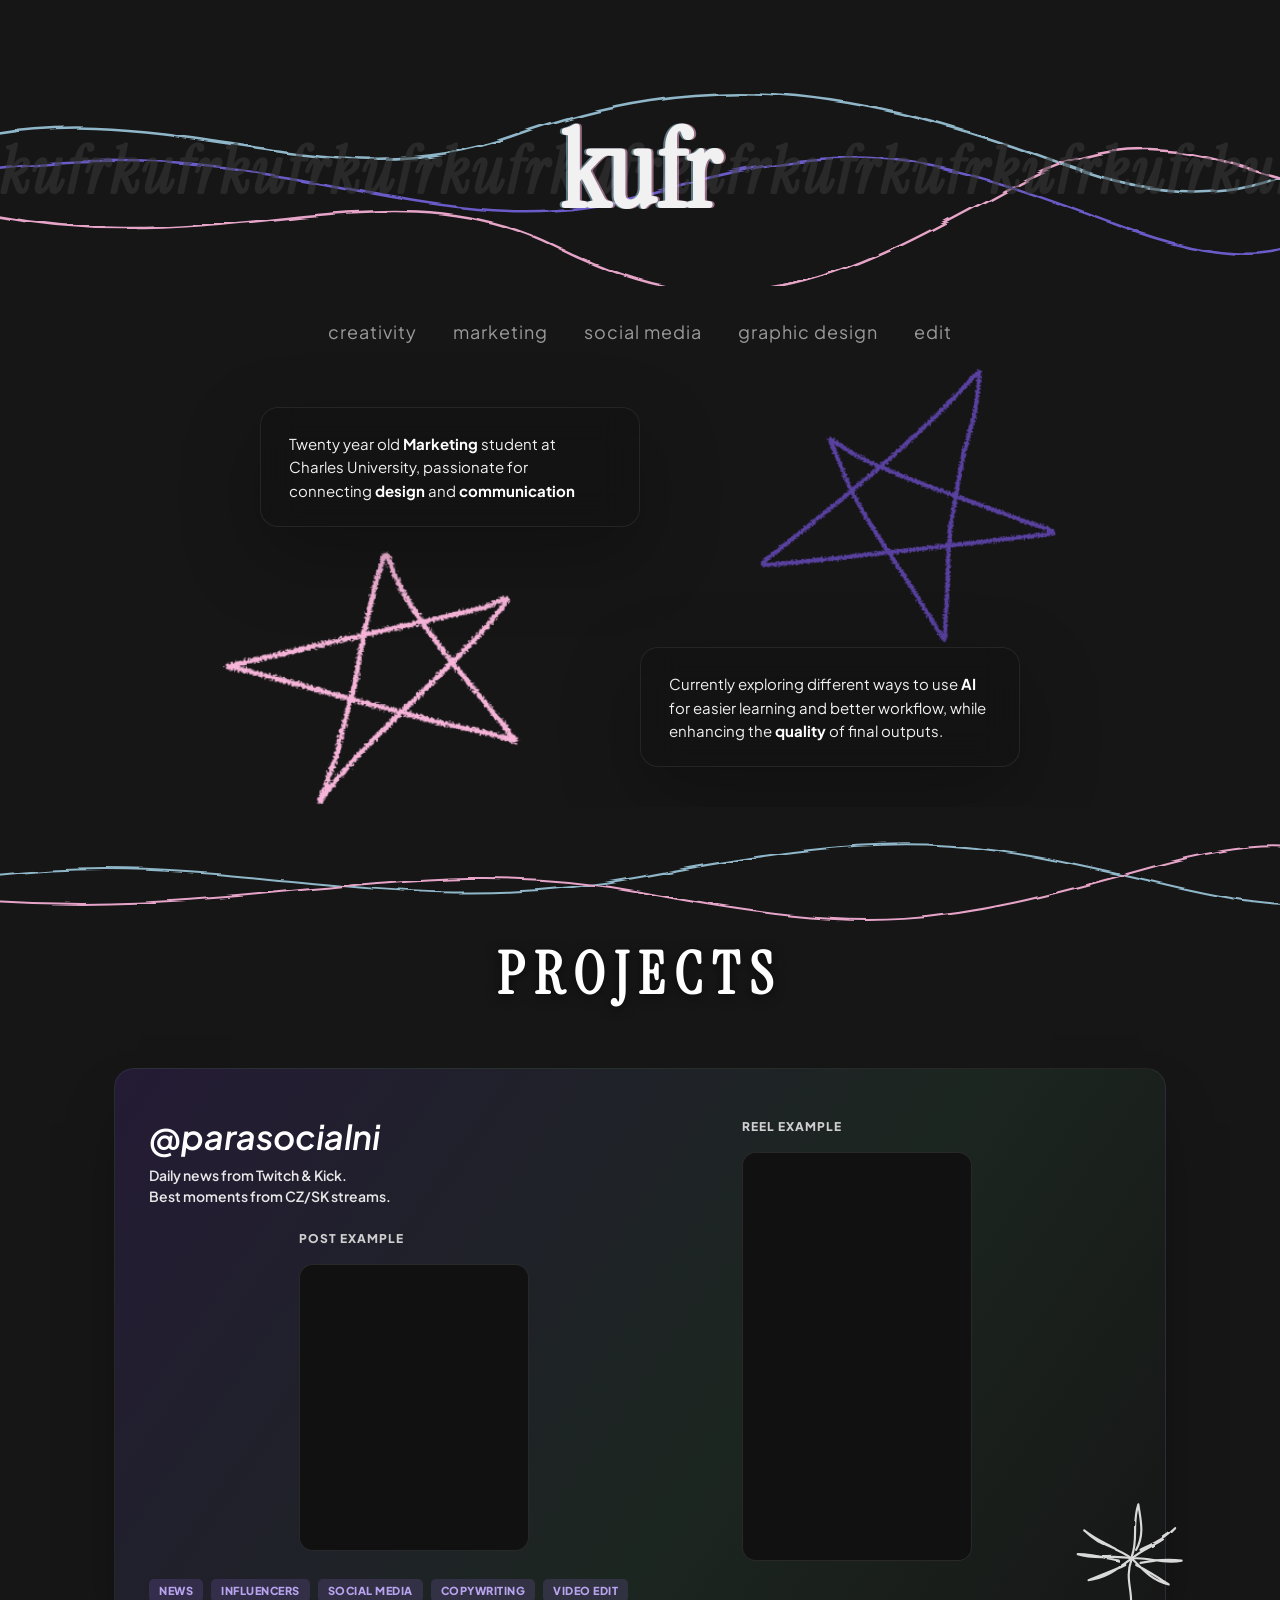
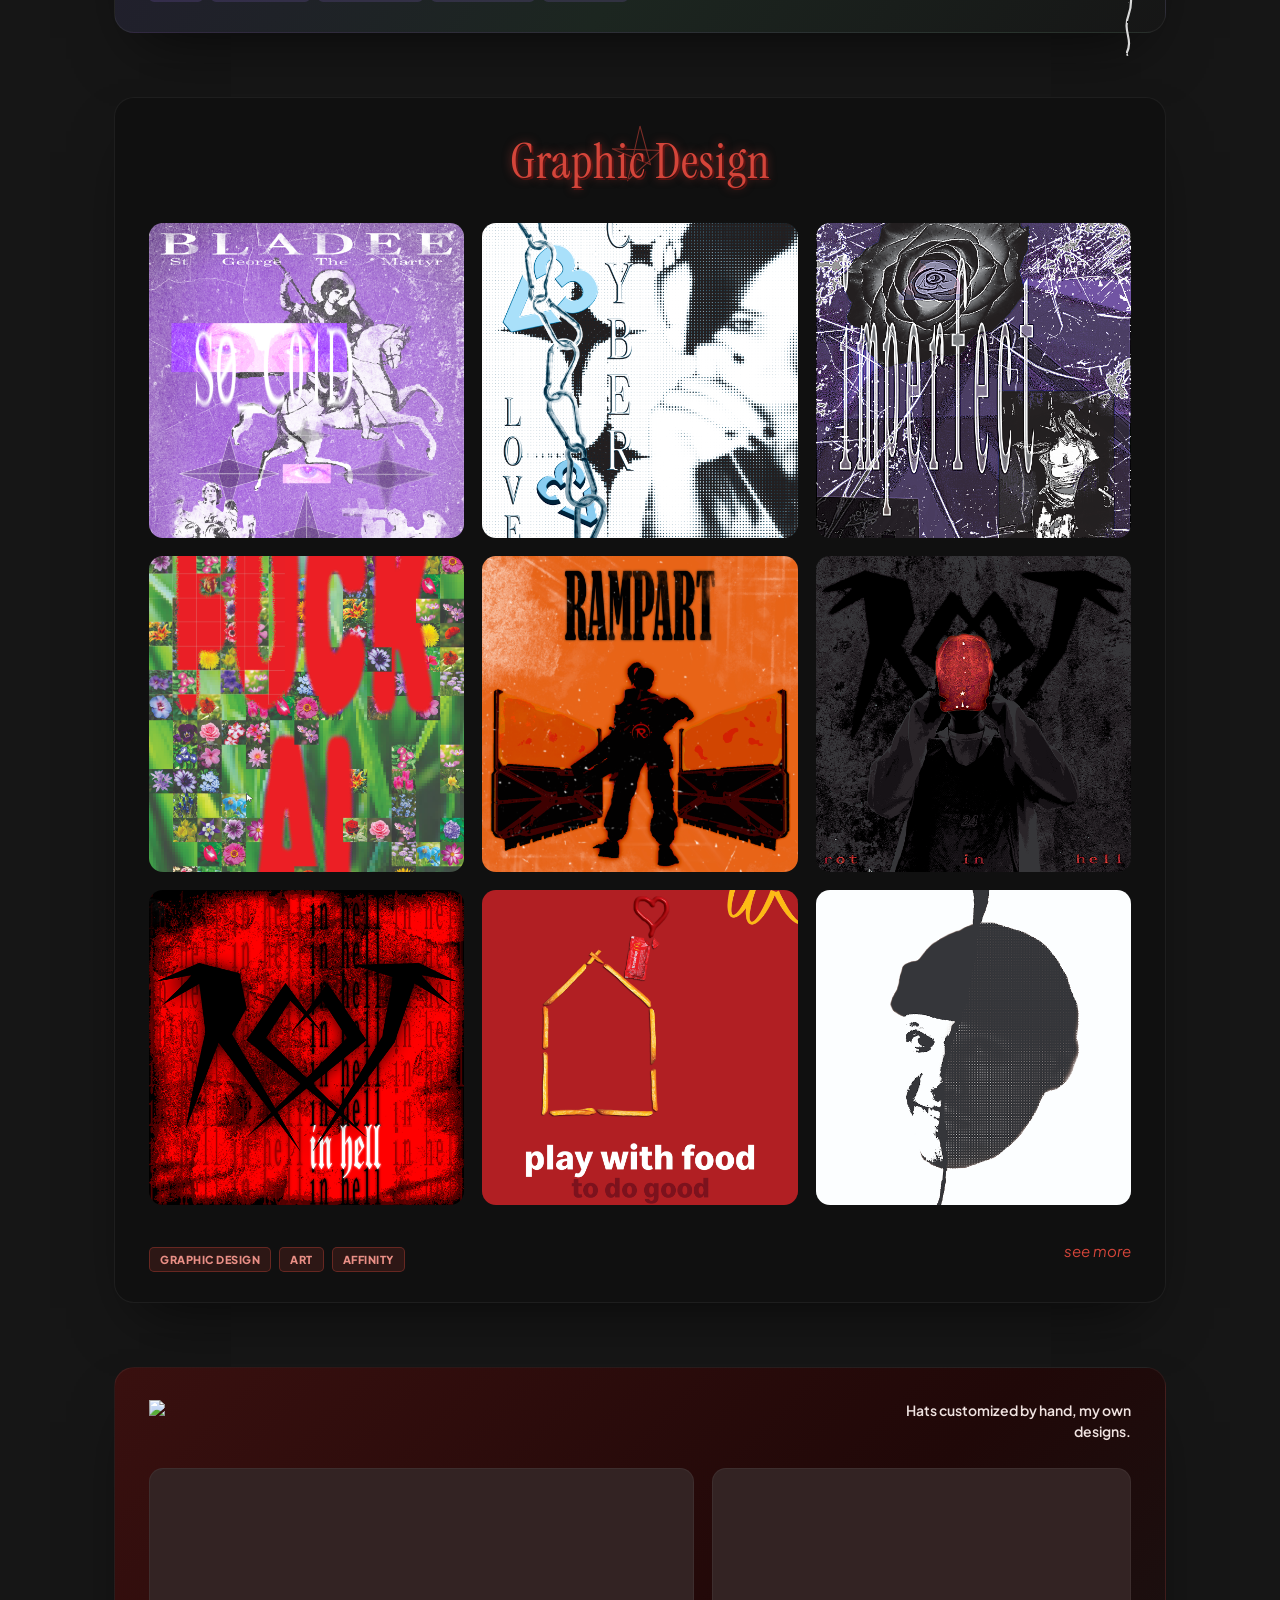
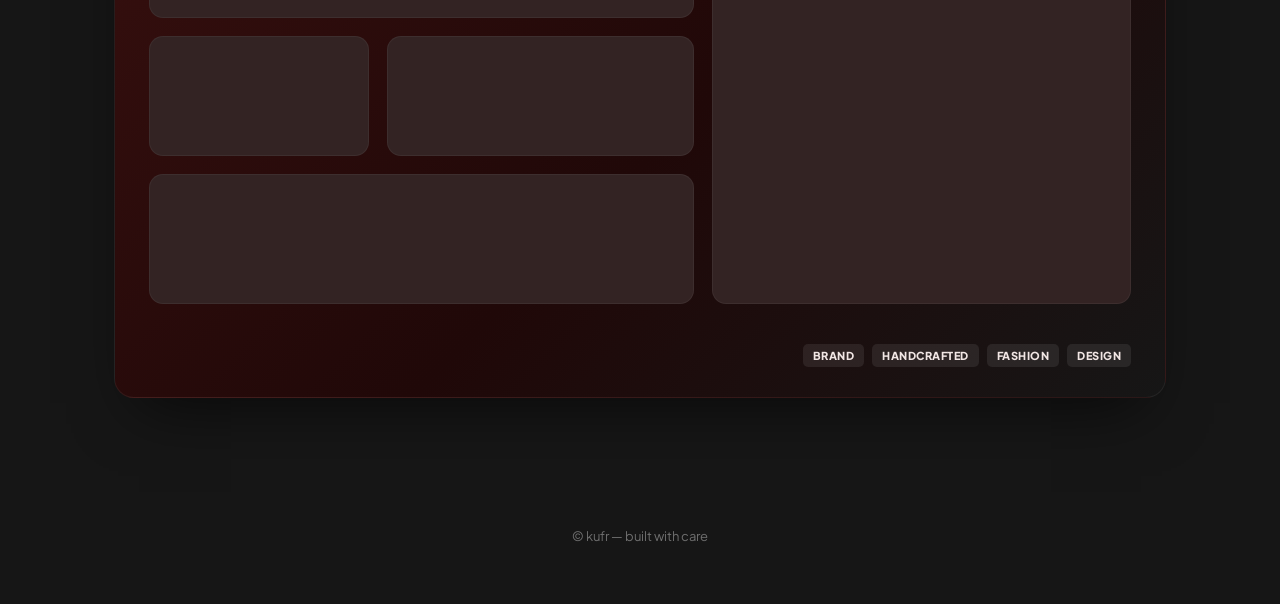
==== commit 5e153fb9: "Add all 9 graphic design images with lightbox functionality" ====
--- a/index.html
+++ b/index.html
@@ -1,690 +1,826 @@
-<!DOCTYPE html>
-<html lang="en">
-<head>
-<meta charset="UTF-8">
-<meta name="viewport" content="width=device-width, initial-scale=1.0">
-<title>kufr</title>
-<link rel="preconnect" href="https://fonts.googleapis.com">
-<link rel="preconnect" href="https://fonts.gstatic.com" crossorigin>
-<link href="https://fonts.googleapis.com/css2?family=Instrument+Serif:ital,wght@0,500;0,700;0,900;1,600&family=Plus+Jakarta+Sans:wght@400;500;600;700;800&display=swap" rel="stylesheet">
-<style>
-  :root{
-    --bg:#161616;
-    --bg-card:#1b1b1b;
-    --text:#ededed;
-    --text-muted:#9a9a9a;
-    --text-faint:#6e6e6e;
-    --blue:#8fb7c9;
-    --pink:#e7a4c9;
-    --purple:#6a5bc8;
-    --purple-soft:#b9a4ef;
-    --red:#9c2424;
-    --red-bright:#d4453a;
-    --maxw:1100px;
-  }
-
-  *{margin:0;padding:0;box-sizing:border-box;}
-
-  html{scroll-behavior:smooth;}
-
-  body{
-    background:var(--bg);
-    color:var(--text);
-    font-family:'Plus Jakarta Sans',sans-serif;
-    overflow-x:hidden;
-    -webkit-font-smoothing:antialiased;
-  }
-
-  a{color:inherit;text-decoration:none;}
-
-  .wrap{max-width:var(--maxw);margin:0 auto;padding:0 24px;}
-
-  /* ===== Reduced motion ===== */
-  @media (prefers-reduced-motion: reduce){
-    *{animation-duration:0.001ms !important; animation-iteration-count:1 !important; transition-duration:0.001ms !important;}
-  }
-
-  /* ===== HERO / GLITCH HEADER ===== */
-  .hero{
-    position:relative;
-    padding-top:56px;
-    overflow:hidden;
-  }
-
-  .squiggle-band{
-    position:relative;
-    height:230px;
-    display:flex;
-    align-items:center;
-    justify-content:center;
-  }
-
-  .squiggle-band svg{
-    position:absolute;
-    top:0;left:0;width:100%;height:100%;
-  }
-
-  .glitch-row{
-    position:absolute;
-    top:50%;
-    left:0;
-    width:200%;
-    transform:translateY(-50%);
-    display:flex;
-    white-space:nowrap;
-    font-family:'Instrument Serif',serif;
-    font-weight:700;
-    font-style:italic;
-    font-size:64px;
-    color:#3a3a3a;
-    opacity:.55;
-    letter-spacing:2px;
-    animation:driftLeft 38s linear infinite;
-  }
-  .glitch-row span{padding-right:48px;}
-
-  @keyframes driftLeft{
-    from{transform:translate(0,-50%);} 
-    to{transform:translate(-50%,-50%);} 
-  }
-
-  .glitch-title{
-    position:relative;
-    text-align:center;
-    font-family:'Instrument Serif',serif;
-    font-weight:900;
-    font-size:clamp(54px,9vw,108px);
-    letter-spacing:1px;
-    color:#f1f1f1;
-    z-index:2;
-  }
-  .glitch-title::before,
-  .glitch-title::after{
-    content:'kufr';
-    position:absolute;
-    left:0;right:0;top:0;
-    z-index:-1;
-  }
-  .glitch-title::before{
-    color:var(--pink);
-    transform:translate(2px,0);
-    opacity:.6;
-    animation:glitchA 4.2s infinite steps(1);
-  }
-  .glitch-title::after{
-    color:var(--blue);
-    transform:translate(-2px,0);
-    opacity:.6;
-    animation:glitchB 4.2s infinite steps(1);
-  }
-  @keyframes glitchA{
-    0%,82%,100%{transform:translate(2px,0);clip-path:inset(0 0 0 0);} 
-    84%{transform:translate(-3px,1px);clip-path:inset(20% 0 40% 0);} 
-    87%{transform:translate(3px,-1px);clip-path:inset(60% 0 5% 0);} 
-    90%{transform:translate(-1px,0);clip-path:inset(0 0 0 0);} 
-  }
-  @keyframes glitchB{
-    0%,80%,100%{transform:translate(-2px,0);clip-path:inset(0 0 0 0);} 
-    83%{transform:translate(3px,-1px);clip-path:inset(10% 0 70% 0);} 
-    88%{transform:translate(-3px,1px);clip-path:inset(50% 0 15% 0);} 
-    91%{transform:translate(1px,0);clip-path:inset(0 0 0 0);} 
-  }
-
-  /* ===== NAV ===== */
-  nav{
-    display:flex;
-    justify-content:center;
-    flex-wrap:wrap;
-    gap:36px;
-    padding:34px 24px 0;
-    font-family:'Plus Jakarta Sans',sans-serif;
-    font-size:18px;
-    color:var(--text-muted);
-    letter-spacing:1px;
-  }
-  nav a{transition:color .2s;}
-  nav a:hover, nav a:focus-visible{color:var(--text);} 
-
-  /* ===== INTRO ===== */
-  .intro{
-    position:relative;
-    max-width:var(--maxw);
-    margin:64px auto 40px;
-    padding:0 24px;
-    display:grid;
-    grid-template-columns:1fr 1fr;
-    align-items:start;
-    gap:0;
-    min-height:360px;
-  }
-  .intro-card{
-    position:relative;
-    z-index:1;
-    background:rgba(16,16,16,0.45);
-    border:1px solid rgba(255,255,255,0.08);
-    border-radius:18px;
-    padding:24px 28px;
-    font-size:15px;
-    line-height:1.55;
-    color:#f1f1f1;
-    max-width:380px;
-    box-shadow:0 28px 80px rgba(0,0,0,.25);
-    backdrop-filter:blur(18px);
-    -webkit-backdrop-filter:blur(18px);
-  }
-  .intro-card b{color:#fff;}
-  .intro-card.top{
-    grid-column:1 / 2;
-    justify-self:end;
-  }
-  .intro-card.bottom{
-    grid-column:2 / 3;
-    justify-self:start;
-    align-self:end;
-  }
-  .star-wrap{
-    position:absolute;
-    z-index:0;
-    width:280px;
-    pointer-events:none;
-  }
-  .star-wrap.first{
-    top:-11%;
-    right:12%;
-    width:300px;
-  }
-  .star-wrap.second{
-    bottom:-11%;
-    left:12%;
-    width:300px;
-  }
-  .star-wrap img{
-    width:100%;
-    height:auto;
-    display:block;
-  }
-
-  @media (max-width:760px){
-    .intro{grid-template-columns:1fr;}
-    .intro-card, .intro-card.bottom{justify-self:stretch;max-width:none;}
-  }
-
-  /* ===== DIVIDER ===== */
-  .divider{height:90px;position:relative;margin:30px 0 10px;}
-  .divider svg{width:100%;height:100%;}
-
-  /* ===== PROJECTS HEADING ===== */
-  .projects-title{
-    text-align:center;
-    font-family:'Instrument Serif',serif;
-    font-weight:700;
-    text-transform:uppercase;
-    letter-spacing:10px;
-    font-size:clamp(36px,6vw,58px);
-    margin:10px 0 56px;
-    color:#ffffff;
-    filter:drop-shadow(0 2px 6px rgba(0,0,0,.6));
-  }
-
-  /* ===== PROJECT CARDS ===== */
-  .cards{
-    max-width:var(--maxw);
-    margin:0 auto;
-    padding:0 24px 100px;
-    display:flex;
-    flex-direction:column;
-    gap:64px;
-  }
-
-  .card{
-    position:relative;
-    border-radius:20px;
-    padding:32px 34px 30px;
-    border:1px solid rgba(255,255,255,.06);
-    box-shadow:0 30px 60px -25px rgba(0,0,0,.65);
-  }
-
-  .tag-row{display:flex;flex-wrap:wrap;gap:8px;margin-top:18px;}
-  .tag{
-    font-size:11px;
-    font-weight:800;
-    letter-spacing:.5px;
-    text-transform:uppercase;
-    padding:5px 10px;
-    border-radius:5px;
-  }
-
-  /* --- Card 1: parasocialni --- */
-  .card-social{
-    background:linear-gradient(125deg,#241b35 0%, #1c2620 60%, #161616 100%);
-    overflow:visible;
-  }
-  .card-social .handle{
-    font-family:'Plus Jakarta Sans',sans-serif;
-    font-style:italic;
-    font-weight:600;
-    font-size:34px;
-    line-height:1.05;
-  }
-  .card-social .handle a{
-    color:#fff;
-    text-decoration:none;
-  }
-  .card-social .handle a:hover,
-  .card-social .handle a:focus-visible{
-    text-decoration:underline;
-  }
-  .card-social .description{
-    margin-top:10px;
-    font-size:14px;
-    font-weight:600;
-    color:#e7e7e7;
-    line-height:1.5;
-    max-width:340px;
-  }
-  .card-social .left-col{
-    align-items:flex-start;
-    justify-content:flex-start;
-  }
-  .placeholder-row{
-    display:flex;
-    gap:22px;
-    margin-top:34px;
-    align-items:flex-end;
-    flex-wrap:wrap;
-  }
-  .placeholder-col{display:flex;flex-direction:column;gap:10px;}
-  .placeholder-col span{
-    font-size:11px;font-weight:700;letter-spacing:1px;text-align:center;color:#cfcfcf;
-  }
-  .ph-box{
-    background:#2a2a2a;
-    border-radius:14px;
-    border:1px solid rgba(255,255,255,.05);
-  }
-  .ph-box.reel{width:170px;height:300px;}
-  .ph-box.post{width:190px;height:220px;}
-  .card-social .tag{background:rgba(168,123,255,.15);color:var(--purple-soft);} 
-  .palm{
-    position:absolute;
-    right:-34px;
-    bottom:-26px;
-    width:130px;
-    opacity:.9;
-    pointer-events:none;
-  }
-  @media (max-width:560px){ .palm{display:none;} }
-
-  /* Layout: header row with handle + description, then videos side by side */
-  .card-social .header-text{
-    min-width:0;
-  }
-
-  .card-social .social-main{
-    display:grid;
-    grid-template-columns:1.25fr 0.85fr;
-    gap:18px;
-    align-items:start;
-    margin-top:18px;
-  }
-
-  .card-social .left-col{
-    display:flex;
-    flex-direction:column;
-    gap:24px;
-  }
-
-  .card-social .video-col{
-    display:flex;
-    flex-direction:column;
-    align-items:flex-start;
-    gap:10px;
-    width:100%;
-  }
-
-  .card-social .example-label{
-    font-size:12px;
-    font-weight:800;
-    letter-spacing:1px;
-    text-transform:uppercase;
-    color:#cfcfcf;
-    text-align:left;
-    margin-bottom:8px;
-    width:100%;
-  }
-
-  .card-social .embed{
-    background: transparent;
-    border-radius: 16px;
-    overflow: hidden;
-    border: 1px solid rgba(255,255,255,.04);
-    background: #222;
-    display: block;
-  }
-
-  /* 60% smaller: multiply by 0.4 */
-  .card-social .embed.post{
-    width:100%;
-    max-width:230px;
-    aspect-ratio: 4/5;
-    border-radius:14px;
-    background:#1f1f1f;
-  }
-
-  .card-social .video-col.post-col{
-    margin-left:150px;
-  }
-
-  .card-social .embed.reel{
-    width:100%;
-    max-width:230px;
-    aspect-ratio: 9/16;
-    border-radius:14px;
-    background:#1f1f1f;
-  }
-
-  /* video styles for local MP4s */
-  .card-social .embed video,
-  .card-social .embed img{
-    width:100%;
-    height:100%;
-    object-fit:cover;
-    display:block;
-    background:#111;
-  }
-
-  @media (max-width:1400px){
-    .card-social .social-main{ gap:20px; }
-  }
-
-  @media (max-width:1100px){
-    .card-social .social-main{ gap:18px; }
-  }
-
-  @media (max-width:900px){
-    .card-social .social-main{
-      display:flex;
-      flex-direction:column;
-      gap:16px;
-    }
-    .card-social .left-col{gap:18px;}
-  }
-
-  /* --- Card 2: Graphic Design --- */
-  .card-graphic{
-    background:#101010;
-  }
-  .graphic-title-wrap{
-    position:relative;
-    text-align:center;
-    margin-bottom:30px;
-  }
-  .graphic-title{
-    font-family:'Instrument Serif',serif;
-    font-size:clamp(32px,5vw,48px);
-    color:var(--red-bright);
-    text-shadow:0 0 10px rgba(212,69,58,.55), 2px 2px 0 #4a0d0d;
-    letter-spacing:1px;
-  }
-  .graphic-title-wrap svg{
-    position:absolute;
-    top:50%;left:50%;
-    width:70px;
-    transform:translate(-50%,-55%);
-    opacity:.55;
-    z-index:0;
-  }
-  .graphic-title{position:relative;z-index:1;}
-  .grid-6{
-    display:grid;
-    grid-template-columns:repeat(3,1fr);
-    gap:18px;
-  }
-  .grid-6 img{
-    width:100%;
-    height:100%;
-    object-fit:cover;
-    border-radius:14px;
-    display:block;
-  }
-  .grid-6 .ph-box{height:140px;width:100%;}
-  @media (max-width:900px){
-    .grid-6{grid-template-columns:repeat(2,1fr);} 
-  }
-  @media (max-width:600px){
-    .grid-6{grid-template-columns:1fr;} 
-  }
-  .card-graphic-footer{
-    display:flex;
-    justify-content:space-between;
-    align-items:center;
-    margin-top:24px;
-    flex-wrap:wrap;
-    gap:14px;
-  }
-  .card-graphic .tag{background:rgba(212,69,58,.15);color:#e98f86;border:1px solid rgba(212,69,58,.35);} 
-  .see-more{
-    font-family:'Plus Jakarta Sans',sans-serif;
-    font-style:italic;
-    font-size:15px;
-    color:var(--red-bright);
-  }
-
-  /* --- Card 3: ROT --- */
-  .card-rot{
-    background:linear-gradient(135deg,#39100f 0%, #200808 55%, #161616 100%);
-  }
-  .rot-top{
-    display:flex;
-    justify-content:space-between;
-    align-items:flex-start;
-    gap:20px;
-    margin-bottom:26px;
-    flex-wrap:wrap;
-  }
-  .rot-logo{width:110px;height:auto;display:block;}
-  .rot-top p{
-    font-size:14px;
-    font-weight:600;
-    color:#f0e3e1;
-    max-width:280px;
-    text-align:right;
-    line-height:1.5;
-  }
-  .rot-grid{
-    display:grid;
-    grid-template-columns:1.3fr 1fr;
-    gap:18px;
-  }
-  .rot-col{display:flex;flex-direction:column;gap:18px;}
-  .rot-row-2{display:grid;grid-template-columns:1fr 1.4fr;gap:18px;}
-  .rot-grid .ph-box{background:#332323;}
-  @media (max-width:640px){
-    .rot-grid{grid-template-columns:1fr;} 
-  }
-  .rot-footer{
-    display:flex;
-    justify-content:flex-end;
-    margin-top:22px;
-  }
-  .card-rot .tag{background:rgba(255,255,255,.08);color:#f1e6e4;}
-
-  footer{
-    text-align:center;
-    padding:30px 24px 60px;
-    color:var(--text-faint);
-    font-size:13px;
-  }
-</style>
-</head>
-<body>
-
-<header class="hero">
-  <div class="squiggle-band" aria-hidden="true">
-    <svg viewBox="0 0 1200 230" preserveAspectRatio="none">
-      <filter id="rough1"><feTurbulence type="fractalNoise" baseFrequency="0.012 0.06" numOctaves="2" seed="3" result="n"/><feDisplacementMap in="SourceGraphic" in2="n" scale="9"/></filter>
-      <path d="M -50 90 C 150 30, 300 150, 480 80 S 800 30, 1000 110 S 1250 60, 1300 90" fill="none" stroke="var(--blue)" stroke-width="2.5" filter="url(#rough1)"/>
-      <path d="M -50 150 C 200 220, 350 100, 520 190 S 780 230, 950 130 S 1200 170, 1300 120" fill="none" stroke="var(--pink)" stroke-width="2.5" filter="url(#rough1)"/>
-      <path d="M -50 120 C 250 60, 400 200, 600 140 S 850 90, 1050 170 S 1250 130, 1300 150" fill="none" stroke="var(--purple)" stroke-width="2.5" filter="url(#rough1)"/>
-    </svg>
-    <div class="glitch-row" aria-hidden="true">
-      <span>kufrkufrkufrkufrkufrkufrkufrkufrkufrkufrkufrkufrkufrkufrkufrkufrkufrkufrkufrkufrkufrkufrkufrkufrkufrkufrkufrkufrkufrkufrkufrkufrkufrkufrkufrkufrkufrkufrkufrkufrkufrkufrkufrkufrkufr</span>
-    </div>
-    <h1 class="glitch-title">kufr</h1>
-  </div>
-
-  <nav>
-    <a href="#">creativity</a>
-    <a href="#">marketing</a>
-    <a href="#">social media</a>
-    <a href="#">graphic design</a>
-    <a href="#">edit</a>
-  </nav>
-
-  <div class="intro">
-    <div class="intro-card top">
-      Twenty year old <b>Marketing</b> student at Charles University, passionate for connecting <b>design</b> and <b>communication</b>
-    </div>
-    <div class="intro-card bottom">
-      Currently exploring different ways to use <b>AI</b> for easier learning and better workflow, while enhancing the <b>quality</b> of final outputs.
-    </div>
-    <div class="star-wrap first" aria-hidden="true">
-      <img src="star1.png" alt="pink star decoration" />
-    </div>
-    <div class="star-wrap second" aria-hidden="true">
-      <img src="star2.png" alt="purple star decoration" />
-    </div>
-  </div>
-</header>
-
-<div class="divider" aria-hidden="true">
-  <svg viewBox="0 0 1200 90" preserveAspectRatio="none">
-    <filter id="rough3"><feTurbulence type="fractalNoise" baseFrequency="0.015 0.08" numOctaves="2" seed="11" result="n"/><feDisplacementMap in="SourceGraphic" in2="n" scale="6"/></filter>
-    <path d="M -50 45 C 200 0, 350 90, 600 40 S 900 0, 1100 50 S 1250 30, 1300 45" fill="none" stroke="var(--blue)" stroke-width="2" filter="url(#rough3)"/>
-    <path d="M -50 60 C 220 90, 380 10, 600 55 S 880 90, 1080 30 S 1260 60, 1300 50" fill="none" stroke="var(--pink)" stroke-width="2" filter="url(#rough3)"/>
-  </svg>
-</div>
-
-<main>
-  <h2 class="projects-title">Projects</h2>
-
-  <div class="cards">
-
-    <!-- CARD 1 -->
-    <article class="card card-social">
-      <div class="social-main">
-        <div class="left-col">
-          <div class="header-text">
-            <div class="handle"><a href="https://www.instagram.com/parasocialni/" target="_blank" rel="noopener">@parasocialni</a></div>
-            <p class="description">Daily news from Twitch & Kick.<br>Best moments from CZ/SK streams.</p>
-          </div>
-
-          <div class="video-col post-col">
-            <div class="example-label">POST EXAMPLE</div>
-            <div class="embed post">
-              <a href="https://www.instagram.com/p/DYzmiAclzbI/?img_index=1" target="_blank" rel="noopener" aria-label="Open post on Instagram">
-                <video src="Post.mp4" muted autoplay loop playsinline preload="metadata" tabindex="-1" aria-hidden="true"></video>
-              </a>
-            </div>
-          </div>
-        </div>
-
-        <div class="video-col">
-          <div class="example-label">REEL EXAMPLE</div>
-          <div class="embed reel">
-            <a href="https://www.instagram.com/reel/DZ49Q2SqG70/" target="_blank" rel="noopener" aria-label="Open reel on Instagram">
-              <video src="Reel.mp4" muted autoplay loop playsinline preload="metadata" tabindex="-1" aria-hidden="true"></video>
-            </a>
-          </div>
-        </div>
-      </div>
-
-      <div class="tag-row">
-        <span class="tag">News</span>
-        <span class="tag">Influencers</span>
-        <span class="tag">Social Media</span>
-        <span class="tag">Copywriting</span>
-        <span class="tag">Video Edit</span>
-      </div>
-
-      <svg class="palm" viewBox="0 0 120 170" aria-hidden="true">
-        <filter id="rough4"><feTurbulence type="fractalNoise" baseFrequency="0.05" numOctaves="2" seed="5" result="n"/><feDisplacementMap in="SourceGraphic" in2="n" scale="2.5"/></filter>
-        <g fill="none" stroke="#eee" stroke-width="2" stroke-linecap="round" stroke-linejoin="round" filter="url(#rough4)">
-          <path d="M58 78 C50 100, 62 110, 55 130 C49 146, 60 152, 53 166"/>
-          <path d="M58 78 C42 66, 30 68, 14 52 C24 60, 34 64, 44 70"/>
-          <path d="M58 78 C40 74, 26 80, 8 74 C22 74, 36 78, 46 80"/>
-          <path d="M58 78 C46 86, 36 96, 18 98 C32 92, 44 88, 52 84"/>
-          <path d="M58 76 C64 60, 58 46, 64 28 C66 42, 70 56, 62 70"/>
-          <path d="M58 78 C72 66, 84 66, 98 50 C88 60, 78 64, 66 70"/>
-          <path d="M58 78 C74 76, 86 84, 104 80 C90 78, 78 80, 66 82"/>
-          <path d="M58 78 C68 88, 76 98, 92 102 C80 94, 70 88, 62 84"/>
-        </g>
-      </svg>
-    </article>
-
-    <!-- CARD 2 -->
-    <article class="card card-graphic">
-      <div class="graphic-title-wrap">
-        <svg viewBox="0 0 200 200" aria-hidden="true">
-          <path d="M100 10 L130 120 L20 75 L160 80 L65 165 Z" fill="none" stroke="var(--red-bright)" stroke-width="3"/>
-        </svg>
-        <div class="graphic-title">Graphic Design</div>
-      </div>
-
-      <div class="grid-6">
-        <img src="Graphic design/BLADEE.png" alt="BLADEE graphic design" />
-        <img src="Graphic design/cyberlove 3.png" alt="Cyberlove 3 graphic design" />
-        <img src="Graphic design/imperfect.png" alt="Imperfect graphic design" />
-        <img src="Graphic design/KUFR logo FINAL 2.png" alt="KUFR logo graphic design" />
-        <img src="Graphic design/ROT logo.png" alt="ROT logo graphic design" />
-        <img src="Graphic design/rot poster.png" alt="rot poster graphic design" />
-      </div>
-
-      <div class="card-graphic-footer">
-        <div class="tag-row">
-          <span class="tag">Graphic Design</span>
-          <span class="tag">Art</span>
-          <span class="tag">Affinity</span>
-        </div>
-        <a href="https://www.instagram.com/y4kufr/" target="_blank" rel="noopener" class="see-more">see more</a>
-      </div>
-    </article>
-
-    <!-- CARD 3 -->
-    <article class="card card-rot">
-      <div class="rot-top">
-        <img class="rot-logo" src="[data-uri][...]
-        <p>Hats customized by hand, my own designs.</p>
-      </div>
-
-      <div class="rot-grid">
-        <div class="rot-col">
-          <div class="ph-box" style="height:150px;"></div>
-          <div class="rot-row-2">
-            <div class="ph-box" style="height:120px;"></div>
-            <div class="ph-box" style="height:120px;"></div>
-          </div>
-          <div class="ph-box" style="height:130px;"></div>
-        </div>
-        <div class="ph-box" style="height:100%;min-height:300px;"></div>
-      </div>
-
-      <div class="rot-footer">
-        <div class="tag-row">
-          <span class="tag">Brand</span>
-          <span class="tag">Handcrafted</span>
-          <span class="tag">Fashion</span>
-          <span class="tag">Design</span>
-        </div>
-      </div>
-    </article>
-
-  </div>
-</main>
-
-<footer>© kufr — built with care</footer>
-        
-<script async defer src="https://www.instagram.com/embed.js"></script>
-        
-</body>
+<!DOCTYPE html>
+<html lang="en">
+<head>
+<meta charset="UTF-8">
+<meta name="viewport" content="width=device-width, initial-scale=1.0">
+<title>kufr</title>
+<link rel="preconnect" href="https://fonts.googleapis.com">
+<link rel="preconnect" href="https://fonts.gstatic.com" crossorigin>
+<link href="https://fonts.googleapis.com/css2?family=Instrument+Serif:ital,wght@0,500;0,700;0,900;1,600&family=Plus+Jakarta+Sans:wght@400;500;600;700;800&display=swap" rel="stylesheet">
+<style>
+  :root{
+    --bg:#161616;
+    --bg-card:#1b1b1b;
+    --text:#ededed;
+    --text-muted:#9a9a9a;
+    --text-faint:#6e6e6e;
+    --blue:#8fb7c9;
+    --pink:#e7a4c9;
+    --purple:#6a5bc8;
+    --purple-soft:#b9a4ef;
+    --red:#9c2424;
+    --red-bright:#d4453a;
+    --maxw:1100px;
+  }
+
+  *{margin:0;padding:0;box-sizing:border-box;}
+
+  html{scroll-behavior:smooth;}
+
+  body{
+    background:var(--bg);
+    color:var(--text);
+    font-family:'Plus Jakarta Sans',sans-serif;
+    overflow-x:hidden;
+    -webkit-font-smoothing:antialiased;
+  }
+
+  a{color:inherit;text-decoration:none;}
+
+  .wrap{max-width:var(--maxw);margin:0 auto;padding:0 24px;}
+
+  /* ===== Reduced motion ===== */
+  @media (prefers-reduced-motion: reduce){
+    *{animation-duration:0.001ms !important; animation-iteration-count:1 !important; transition-duration:0.001ms !important;}
+  }
+
+  /* ===== HERO / GLITCH HEADER ===== */
+  .hero{
+    position:relative;
+    padding-top:56px;
+    overflow:hidden;
+  }
+
+  .squiggle-band{
+    position:relative;
+    height:230px;
+    display:flex;
+    align-items:center;
+    justify-content:center;
+  }
+
+  .squiggle-band svg{
+    position:absolute;
+    top:0;left:0;width:100%;height:100%;
+  }
+
+  .glitch-row{
+    position:absolute;
+    top:50%;
+    left:0;
+    width:200%;
+    transform:translateY(-50%);
+    display:flex;
+    white-space:nowrap;
+    font-family:'Instrument Serif',serif;
+    font-weight:700;
+    font-style:italic;
+    font-size:64px;
+    color:#3a3a3a;
+    opacity:.55;
+    letter-spacing:2px;
+    animation:driftLeft 38s linear infinite;
+  }
+  .glitch-row span{padding-right:48px;}
+
+  @keyframes driftLeft{
+    from{transform:translate(0,-50%);} 
+    to{transform:translate(-50%,-50%);} 
+  }
+
+  .glitch-title{
+    position:relative;
+    text-align:center;
+    font-family:'Instrument Serif',serif;
+    font-weight:900;
+    font-size:clamp(54px,9vw,108px);
+    letter-spacing:1px;
+    color:#f1f1f1;
+    z-index:2;
+  }
+  .glitch-title::before,
+  .glitch-title::after{
+    content:'kufr';
+    position:absolute;
+    left:0;right:0;top:0;
+    z-index:-1;
+  }
+  .glitch-title::before{
+    color:var(--pink);
+    transform:translate(2px,0);
+    opacity:.6;
+    animation:glitchA 4.2s infinite steps(1);
+  }
+  .glitch-title::after{
+    color:var(--blue);
+    transform:translate(-2px,0);
+    opacity:.6;
+    animation:glitchB 4.2s infinite steps(1);
+  }
+  @keyframes glitchA{
+    0%,82%,100%{transform:translate(2px,0);clip-path:inset(0 0 0 0);} 
+    84%{transform:translate(-3px,1px);clip-path:inset(20% 0 40% 0);} 
+    87%{transform:translate(3px,-1px);clip-path:inset(60% 0 5% 0);} 
+    90%{transform:translate(-1px,0);clip-path:inset(0 0 0 0);} 
+  }
+  @keyframes glitchB{
+    0%,80%,100%{transform:translate(-2px,0);clip-path:inset(0 0 0 0);} 
+    83%{transform:translate(3px,-1px);clip-path:inset(10% 0 70% 0);} 
+    88%{transform:translate(-3px,1px);clip-path:inset(50% 0 15% 0);} 
+    91%{transform:translate(1px,0);clip-path:inset(0 0 0 0);} 
+  }
+
+  /* ===== NAV ===== */
+  nav{
+    display:flex;
+    justify-content:center;
+    flex-wrap:wrap;
+    gap:36px;
+    padding:34px 24px 0;
+    font-family:'Plus Jakarta Sans',sans-serif;
+    font-size:18px;
+    color:var(--text-muted);
+    letter-spacing:1px;
+  }
+  nav a{transition:color .2s;}
+  nav a:hover, nav a:focus-visible{color:var(--text);} 
+
+  /* ===== INTRO ===== */
+  .intro{
+    position:relative;
+    max-width:var(--maxw);
+    margin:64px auto 40px;
+    padding:0 24px;
+    display:grid;
+    grid-template-columns:1fr 1fr;
+    align-items:start;
+    gap:0;
+    min-height:360px;
+  }
+  .intro-card{
+    position:relative;
+    z-index:1;
+    background:rgba(16,16,16,0.45);
+    border:1px solid rgba(255,255,255,0.08);
+    border-radius:18px;
+    padding:24px 28px;
+    font-size:15px;
+    line-height:1.55;
+    color:#f1f1f1;
+    max-width:380px;
+    box-shadow:0 28px 80px rgba(0,0,0,.25);
+    backdrop-filter:blur(18px);
+    -webkit-backdrop-filter:blur(18px);
+  }
+  .intro-card b{color:#fff;}
+  .intro-card.top{
+    grid-column:1 / 2;
+    justify-self:end;
+  }
+  .intro-card.bottom{
+    grid-column:2 / 3;
+    justify-self:start;
+    align-self:end;
+  }
+  .star-wrap{
+    position:absolute;
+    z-index:0;
+    width:280px;
+    pointer-events:none;
+  }
+  .star-wrap.first{
+    top:-11%;
+    right:12%;
+    width:300px;
+  }
+  .star-wrap.second{
+    bottom:-11%;
+    left:12%;
+    width:300px;
+  }
+  .star-wrap img{
+    width:100%;
+    height:auto;
+    display:block;
+  }
+
+  @media (max-width:760px){
+    .intro{grid-template-columns:1fr;}
+    .intro-card, .intro-card.bottom{justify-self:stretch;max-width:none;}
+  }
+
+  /* ===== DIVIDER ===== */
+  .divider{height:90px;position:relative;margin:30px 0 10px;}
+  .divider svg{width:100%;height:100%;}
+
+  /* ===== PROJECTS HEADING ===== */
+  .projects-title{
+    text-align:center;
+    font-family:'Instrument Serif',serif;
+    font-weight:700;
+    text-transform:uppercase;
+    letter-spacing:10px;
+    font-size:clamp(36px,6vw,58px);
+    margin:10px 0 56px;
+    color:#ffffff;
+    filter:drop-shadow(0 2px 6px rgba(0,0,0,.6));
+  }
+
+  /* ===== PROJECT CARDS ===== */
+  .cards{
+    max-width:var(--maxw);
+    margin:0 auto;
+    padding:0 24px 100px;
+    display:flex;
+    flex-direction:column;
+    gap:64px;
+  }
+
+  .card{
+    position:relative;
+    border-radius:20px;
+    padding:32px 34px 30px;
+    border:1px solid rgba(255,255,255,.06);
+    box-shadow:0 30px 60px -25px rgba(0,0,0,.65);
+  }
+
+  .tag-row{display:flex;flex-wrap:wrap;gap:8px;margin-top:18px;}
+  .tag{
+    font-size:11px;
+    font-weight:800;
+    letter-spacing:.5px;
+    text-transform:uppercase;
+    padding:5px 10px;
+    border-radius:5px;
+  }
+
+  /* --- Card 1: parasocialni --- */
+  .card-social{
+    background:linear-gradient(125deg,#241b35 0%, #1c2620 60%, #161616 100%);
+    overflow:visible;
+  }
+  .card-social .handle{
+    font-family:'Plus Jakarta Sans',sans-serif;
+    font-style:italic;
+    font-weight:600;
+    font-size:34px;
+    line-height:1.05;
+  }
+  .card-social .handle a{
+    color:#fff;
+    text-decoration:none;
+  }
+  .card-social .handle a:hover,
+  .card-social .handle a:focus-visible{
+    text-decoration:underline;
+  }
+  .card-social .description{
+    margin-top:10px;
+    font-size:14px;
+    font-weight:600;
+    color:#e7e7e7;
+    line-height:1.5;
+    max-width:340px;
+  }
+  .card-social .left-col{
+    align-items:flex-start;
+    justify-content:flex-start;
+  }
+  .placeholder-row{
+    display:flex;
+    gap:22px;
+    margin-top:34px;
+    align-items:flex-end;
+    flex-wrap:wrap;
+  }
+  .placeholder-col{display:flex;flex-direction:column;gap:10px;}
+  .placeholder-col span{
+    font-size:11px;font-weight:700;letter-spacing:1px;text-align:center;color:#cfcfcf;
+  }
+  .ph-box{
+    background:#2a2a2a;
+    border-radius:14px;
+    border:1px solid rgba(255,255,255,.05);
+  }
+  .ph-box.reel{width:170px;height:300px;}
+  .ph-box.post{width:190px;height:220px;}
+  .card-social .tag{background:rgba(168,123,255,.15);color:var(--purple-soft);} 
+  .palm{
+    position:absolute;
+    right:-34px;
+    bottom:-26px;
+    width:130px;
+    opacity:.9;
+    pointer-events:none;
+  }
+  @media (max-width:560px){ .palm{display:none;} }
+
+  /* Layout: header row with handle + description, then videos side by side */
+  .card-social .header-text{
+    min-width:0;
+  }
+
+  .card-social .social-main{
+    display:grid;
+    grid-template-columns:1.25fr 0.85fr;
+    gap:18px;
+    align-items:start;
+    margin-top:18px;
+  }
+
+  .card-social .left-col{
+    display:flex;
+    flex-direction:column;
+    gap:24px;
+  }
+
+  .card-social .video-col{
+    display:flex;
+    flex-direction:column;
+    align-items:flex-start;
+    gap:10px;
+    width:100%;
+  }
+
+  .card-social .example-label{
+    font-size:12px;
+    font-weight:800;
+    letter-spacing:1px;
+    text-transform:uppercase;
+    color:#cfcfcf;
+    text-align:left;
+    margin-bottom:8px;
+    width:100%;
+  }
+
+  .card-social .embed{
+    background: transparent;
+    border-radius: 16px;
+    overflow: hidden;
+    border: 1px solid rgba(255,255,255,.04);
+    background: #222;
+    display: block;
+  }
+
+  /* 60% smaller: multiply by 0.4 */
+  .card-social .embed.post{
+    width:100%;
+    max-width:230px;
+    aspect-ratio: 4/5;
+    border-radius:14px;
+    background:#1f1f1f;
+  }
+
+  .card-social .video-col.post-col{
+    margin-left:150px;
+  }
+
+  .card-social .embed.reel{
+    width:100%;
+    max-width:230px;
+    aspect-ratio: 9/16;
+    border-radius:14px;
+    background:#1f1f1f;
+  }
+
+  /* video styles for local MP4s */
+  .card-social .embed video,
+  .card-social .embed img{
+    width:100%;
+    height:100%;
+    object-fit:cover;
+    display:block;
+    background:#111;
+  }
+
+  @media (max-width:1400px){
+    .card-social .social-main{ gap:20px; }
+  }
+
+  @media (max-width:1100px){
+    .card-social .social-main{ gap:18px; }
+  }
+
+  @media (max-width:900px){
+    .card-social .social-main{
+      display:flex;
+      flex-direction:column;
+      gap:16px;
+    }
+    .card-social .left-col{gap:18px;}
+  }
+
+  /* --- Card 2: Graphic Design --- */
+  .card-graphic{
+    background:#101010;
+  }
+  .graphic-title-wrap{
+    position:relative;
+    text-align:center;
+    margin-bottom:30px;
+  }
+  .graphic-title{
+    font-family:'Instrument Serif',serif;
+    font-size:clamp(32px,5vw,48px);
+    color:var(--red-bright);
+    text-shadow:0 0 10px rgba(212,69,58,.55), 2px 2px 0 #4a0d0d;
+    letter-spacing:1px;
+  }
+  .graphic-title-wrap svg{
+    position:absolute;
+    top:50%;left:50%;
+    width:70px;
+    transform:translate(-50%,-55%);
+    opacity:.55;
+    z-index:0;
+  }
+  .graphic-title{position:relative;z-index:1;}
+  .grid-6{
+    display:grid;
+    grid-template-columns:repeat(3,1fr);
+    gap:18px;
+  }
+  .grid-6 img{
+    width:100%;
+    height:100%;
+    object-fit:cover;
+    border-radius:14px;
+    display:block;
+    cursor:pointer;
+    transition:transform 0.2s, filter 0.2s;
+  }
+  .grid-6 img:hover{
+    transform:scale(1.02);
+    filter:brightness(1.1);
+  }
+  .grid-6 .ph-box{height:140px;width:100%;}
+  @media (max-width:900px){
+    .grid-6{grid-template-columns:repeat(2,1fr);} 
+  }
+  @media (max-width:600px){
+    .grid-6{grid-template-columns:1fr;} 
+  }
+  .card-graphic-footer{
+    display:flex;
+    justify-content:space-between;
+    align-items:center;
+    margin-top:24px;
+    flex-wrap:wrap;
+    gap:14px;
+  }
+  .card-graphic .tag{background:rgba(212,69,58,.15);color:#e98f86;border:1px solid rgba(212,69,58,.35);} 
+  .see-more{
+    font-family:'Plus Jakarta Sans',sans-serif;
+    font-style:italic;
+    font-size:15px;
+    color:var(--red-bright);
+  }
+
+  /* --- Card 3: ROT --- */
+  .card-rot{
+    background:linear-gradient(135deg,#39100f 0%, #200808 55%, #161616 100%);
+  }
+  .rot-top{
+    display:flex;
+    justify-content:space-between;
+    align-items:flex-start;
+    gap:20px;
+    margin-bottom:26px;
+    flex-wrap:wrap;
+  }
+  .rot-logo{width:110px;height:auto;display:block;}
+  .rot-top p{
+    font-size:14px;
+    font-weight:600;
+    color:#f0e3e1;
+    max-width:280px;
+    text-align:right;
+    line-height:1.5;
+  }
+  .rot-grid{
+    display:grid;
+    grid-template-columns:1.3fr 1fr;
+    gap:18px;
+  }
+  .rot-col{display:flex;flex-direction:column;gap:18px;}
+  .rot-row-2{display:grid;grid-template-columns:1fr 1.4fr;gap:18px;}
+  .rot-grid .ph-box{background:#332323;}
+  @media (max-width:640px){
+    .rot-grid{grid-template-columns:1fr;} 
+  }
+  .rot-footer{
+    display:flex;
+    justify-content:flex-end;
+    margin-top:22px;
+  }
+  .card-rot .tag{background:rgba(255,255,255,.08);color:#f1e6e4;}
+
+  /* ===== LIGHTBOX ===== */
+  .lightbox{
+    display:none;
+    position:fixed;
+    z-index:1000;
+    left:0;
+    top:0;
+    width:100%;
+    height:100%;
+    background-color:rgba(0,0,0,0.95);
+    backdrop-filter:blur(5px);
+    animation:fadeIn 0.3s;
+  }
+  .lightbox.active{display:flex;}
+  .lightbox-content{
+    position:relative;
+    margin:auto;
+    max-width:90%;
+    max-height:90vh;
+    display:flex;
+    align-items:center;
+    justify-content:center;
+  }
+  .lightbox-img{
+    max-width:100%;
+    max-height:90vh;
+    object-fit:contain;
+    border-radius:8px;
+  }
+  .lightbox-close{
+    position:absolute;
+    top:20px;
+    right:30px;
+    color:#f1f1f1;
+    font-size:40px;
+    font-weight:bold;
+    cursor:pointer;
+    background:none;
+    border:none;
+    z-index:1001;
+    transition:color 0.2s;
+  }
+  .lightbox-close:hover{color:#e7a4c9;}
+  .lightbox-nav{
+    position:absolute;
+    top:50%;
+    transform:translateY(-50%);
+    background:rgba(255,255,255,0.1);
+    border:none;
+    color:#f1f1f1;
+    font-size:30px;
+    padding:15px 20px;
+    cursor:pointer;
+    border-radius:5px;
+    transition:background 0.2s;
+    z-index:1001;
+  }
+  .lightbox-nav:hover{background:rgba(255,255,255,0.2);}
+  .lightbox-prev{left:20px;}
+  .lightbox-next{right:20px;}
+  @keyframes fadeIn{from{opacity:0;}to{opacity:1;}}
+
+  footer{
+    text-align:center;
+    padding:30px 24px 60px;
+    color:var(--text-faint);
+    font-size:13px;
+  }
+</style>
+</head>
+<body>
+
+<header class="hero">
+  <div class="squiggle-band" aria-hidden="true">
+    <svg viewBox="0 0 1200 230" preserveAspectRatio="none">
+      <filter id="rough1"><feTurbulence type="fractalNoise" baseFrequency="0.012 0.06" numOctaves="2" seed="3" result="n"/><feDisplacementMap in="SourceGraphic" in2="n" scale="9"/></filter>
+      <path d="M -50 90 C 150 30, 300 150, 480 80 S 800 30, 1000 110 S 1250 60, 1300 90" fill="none" stroke="var(--blue)" stroke-width="2.5" filter="url(#rough1)"/>
+      <path d="M -50 150 C 200 220, 350 100, 520 190 S 780 230, 950 130 S 1200 170, 1300 120" fill="none" stroke="var(--pink)" stroke-width="2.5" filter="url(#rough1)"/>
+      <path d="M -50 120 C 250 60, 400 200, 600 140 S 850 90, 1050 170 S 1250 130, 1300 150" fill="none" stroke="var(--purple)" stroke-width="2.5" filter="url(#rough1)"/>
+    </svg>
+    <div class="glitch-row" aria-hidden="true">
+      <span>kufrkufrkufrkufrkufrkufrkufrkufrkufrkufrkufrkufrkufrkufrkufrkufrkufrkufrkufrkufrkufrkufrkufrkufrkufrkufrkufrkufrkufrkufrkufrkufrkufrkufrkufrkufrkufrkufrkufrkufrkufrkufrkufrkufrkufr</span>
+    </div>
+    <h1 class="glitch-title">kufr</h1>
+  </div>
+
+  <nav>
+    <a href="#">creativity</a>
+    <a href="#">marketing</a>
+    <a href="#">social media</a>
+    <a href="#">graphic design</a>
+    <a href="#">edit</a>
+  </nav>
+
+  <div class="intro">
+    <div class="intro-card top">
+      Twenty year old <b>Marketing</b> student at Charles University, passionate for connecting <b>design</b> and <b>communication</b>
+    </div>
+    <div class="intro-card bottom">
+      Currently exploring different ways to use <b>AI</b> for easier learning and better workflow, while enhancing the <b>quality</b> of final outputs.
+    </div>
+    <div class="star-wrap first" aria-hidden="true">
+      <img src="star1.png" alt="pink star decoration" />
+    </div>
+    <div class="star-wrap second" aria-hidden="true">
+      <img src="star2.png" alt="purple star decoration" />
+    </div>
+  </div>
+</header>
+
+<div class="divider" aria-hidden="true">
+  <svg viewBox="0 0 1200 90" preserveAspectRatio="none">
+    <filter id="rough3"><feTurbulence type="fractalNoise" baseFrequency="0.015 0.08" numOctaves="2" seed="11" result="n"/><feDisplacementMap in="SourceGraphic" in2="n" scale="6"/></filter>
+    <path d="M -50 45 C 200 0, 350 90, 600 40 S 900 0, 1100 50 S 1250 30, 1300 45" fill="none" stroke="var(--blue)" stroke-width="2" filter="url(#rough3)"/>
+    <path d="M -50 60 C 220 90, 380 10, 600 55 S 880 90, 1080 30 S 1260 60, 1300 50" fill="none" stroke="var(--pink)" stroke-width="2" filter="url(#rough3)"/>
+  </svg>
+</div>
+
+<main>
+  <h2 class="projects-title">Projects</h2>
+
+  <div class="cards">
+
+    <!-- CARD 1 -->
+    <article class="card card-social">
+      <div class="social-main">
+        <div class="left-col">
+          <div class="header-text">
+            <div class="handle"><a href="https://www.instagram.com/parasocialni/" target="_blank" rel="noopener">@parasocialni</a></div>
+            <p class="description">Daily news from Twitch & Kick.<br>Best moments from CZ/SK streams.</p>
+          </div>
+
+          <div class="video-col post-col">
+            <div class="example-label">POST EXAMPLE</div>
+            <div class="embed post">
+              <a href="https://www.instagram.com/p/DYzmiAclzbI/?img_index=1" target="_blank" rel="noopener" aria-label="Open post on Instagram">
+                <video src="Post.mp4" muted autoplay loop playsinline preload="metadata" tabindex="-1" aria-hidden="true"></video>
+              </a>
+            </div>
+          </div>
+        </div>
+
+        <div class="video-col">
+          <div class="example-label">REEL EXAMPLE</div>
+          <div class="embed reel">
+            <a href="https://www.instagram.com/reel/DZ49Q2SqG70/" target="_blank" rel="noopener" aria-label="Open reel on Instagram">
+              <video src="Reel.mp4" muted autoplay loop playsinline preload="metadata" tabindex="-1" aria-hidden="true"></video>
+            </a>
+          </div>
+        </div>
+      </div>
+
+      <div class="tag-row">
+        <span class="tag">News</span>
+        <span class="tag">Influencers</span>
+        <span class="tag">Social Media</span>
+        <span class="tag">Copywriting</span>
+        <span class="tag">Video Edit</span>
+      </div>
+
+      <svg class="palm" viewBox="0 0 120 170" aria-hidden="true">
+        <filter id="rough4"><feTurbulence type="fractalNoise" baseFrequency="0.05" numOctaves="2" seed="5" result="n"/><feDisplacementMap in="SourceGraphic" in2="n" scale="2.5"/></filter>
+        <g fill="none" stroke="#eee" stroke-width="2" stroke-linecap="round" stroke-linejoin="round" filter="url(#rough4)">
+          <path d="M58 78 C50 100, 62 110, 55 130 C49 146, 60 152, 53 166"/>
+          <path d="M58 78 C42 66, 30 68, 14 52 C24 60, 34 64, 44 70"/>
+          <path d="M58 78 C40 74, 26 80, 8 74 C22 74, 36 78, 46 80"/>
+          <path d="M58 78 C46 86, 36 96, 18 98 C32 92, 44 88, 52 84"/>
+          <path d="M58 76 C64 60, 58 46, 64 28 C66 42, 70 56, 62 70"/>
+          <path d="M58 78 C72 66, 84 66, 98 50 C88 60, 78 64, 66 70"/>
+          <path d="M58 78 C74 76, 86 84, 104 80 C90 78, 78 80, 66 82"/>
+          <path d="M58 78 C68 88, 76 98, 92 102 C80 94, 70 88, 62 84"/>
+        </g>
+      </svg>
+    </article>
+
+    <!-- CARD 2 -->
+    <article class="card card-graphic">
+      <div class="graphic-title-wrap">
+        <svg viewBox="0 0 200 200" aria-hidden="true">
+          <path d="M100 10 L130 120 L20 75 L160 80 L65 165 Z" fill="none" stroke="var(--red-bright)" stroke-width="3"/>
+        </svg>
+        <div class="graphic-title">Graphic Design</div>
+      </div>
+
+      <div class="grid-6">
+        <img src="GraphicDesign/BLADEE 2.png" alt="BLADEE graphic design" data-fullsize="GraphicDesign/BLADEE.png" class="gallery-img" />
+        <img src="GraphicDesign/cyberlove 3 2.png" alt="Cyberlove 3 graphic design" data-fullsize="GraphicDesign/cyberlove 3.png" class="gallery-img" />
+        <img src="GraphicDesign/imperfect 2.png" alt="Imperfect graphic design" data-fullsize="GraphicDesign/imperfect.png" class="gallery-img" />
+        <img src="GraphicDesign/kytky 2.png" alt="Kytky graphic design" data-fullsize="GraphicDesign/kytky.png" class="gallery-img" />
+        <img src="GraphicDesign/rampart 2.png" alt="Rampart graphic design" data-fullsize="GraphicDesign/rampart.png" class="gallery-img" />
+        <img src="GraphicDesign/rot poster 2.png" alt="rot poster graphic design" data-fullsize="GraphicDesign/rot poster.png" class="gallery-img" />
+        <img src="GraphicDesign/ROT logo 2.png" alt="ROT logo graphic design" data-fullsize="GraphicDesign/ROT logo.png" class="gallery-img" />
+        <img src="GraphicDesign/ronaldmcdonald 2.png" alt="Ronald McDonald graphic design" data-fullsize="GraphicDesign/ronaldmcdonald.png" class="gallery-img" />
+        <img src="GraphicDesign/buca2 2.png" alt="Buca2 graphic design" data-fullsize="GraphicDesign/buca2.jpg" class="gallery-img" />
+      </div>
+
+      <div class="card-graphic-footer">
+        <div class="tag-row">
+          <span class="tag">Graphic Design</span>
+          <span class="tag">Art</span>
+          <span class="tag">Affinity</span>
+        </div>
+        <a href="https://www.instagram.com/y4kufr/" target="_blank" rel="noopener" class="see-more">see more</a>
+      </div>
+    </article>
+
+    <!-- CARD 3 -->
+    <article class="card card-rot">
+      <div class="rot-top">
+        <img class="rot-logo" src="[data-uri]" />
+        <p>Hats customized by hand, my own designs.</p>
+      </div>
+
+      <div class="rot-grid">
+        <div class="rot-col">
+          <div class="ph-box" style="height:150px;"></div>
+          <div class="rot-row-2">
+            <div class="ph-box" style="height:120px;"></div>
+            <div class="ph-box" style="height:120px;"></div>
+          </div>
+          <div class="ph-box" style="height:130px;"></div>
+        </div>
+        <div class="ph-box" style="height:100%;min-height:300px;"></div>
+      </div>
+
+      <div class="rot-footer">
+        <div class="tag-row">
+          <span class="tag">Brand</span>
+          <span class="tag">Handcrafted</span>
+          <span class="tag">Fashion</span>
+          <span class="tag">Design</span>
+        </div>
+      </div>
+    </article>
+
+  </div>
+</main>
+
+<!-- LIGHTBOX -->
+<div class="lightbox" id="lightbox">
+  <button class="lightbox-close" id="lightbox-close">&times;</button>
+  <div class="lightbox-content">
+    <img class="lightbox-img" id="lightbox-img" src="" alt="Full size image" />
+  </div>
+  <button class="lightbox-nav lightbox-prev" id="lightbox-prev">&#10094;</button>
+  <button class="lightbox-nav lightbox-next" id="lightbox-next">&#10095;</button>
+</div>
+
+<footer>© kufr — built with care</footer>
+        
+<script async defer src="https://www.instagram.com/embed.js"></script>
+
+<script>
+  const lightbox = document.getElementById('lightbox');
+  const lightboxImg = document.getElementById('lightbox-img');
+  const lightboxClose = document.getElementById('lightbox-close');
+  const lightboxPrev = document.getElementById('lightbox-prev');
+  const lightboxNext = document.getElementById('lightbox-next');
+  const galleryImages = document.querySelectorAll('.gallery-img');
+  let currentIndex = 0;
+
+  // Open lightbox
+  galleryImages.forEach((img, index) => {
+    img.addEventListener('click', (e) => {
+      e.preventDefault();
+      currentIndex = index;
+      openLightbox(index);
+    });
+  });
+
+  function openLightbox(index) {
+    const fullsizeSrc = galleryImages[index].dataset.fullsize;
+    lightboxImg.src = fullsizeSrc;
+    lightbox.classList.add('active');
+  }
+
+  // Close lightbox
+  lightboxClose.addEventListener('click', () => {
+    lightbox.classList.remove('active');
+  });
+
+  lightbox.addEventListener('click', (e) => {
+    if (e.target === lightbox) {
+      lightbox.classList.remove('active');
+    }
+  });
+
+  // Navigation
+  lightboxPrev.addEventListener('click', () => {
+    currentIndex = (currentIndex - 1 + galleryImages.length) % galleryImages.length;
+    openLightbox(currentIndex);
+  });
+
+  lightboxNext.addEventListener('click', () => {
+    currentIndex = (currentIndex + 1) % galleryImages.length;
+    openLightbox(currentIndex);
+  });
+
+  // Keyboard navigation
+  document.addEventListener('keydown', (e) => {
+    if (!lightbox.classList.contains('active')) return;
+    if (e.key === 'ArrowLeft') lightboxPrev.click();
+    if (e.key === 'ArrowRight') lightboxNext.click();
+    if (e.key === 'Escape') lightboxClose.click();
+  });
+</script>
+        
+</body>
 </html>
